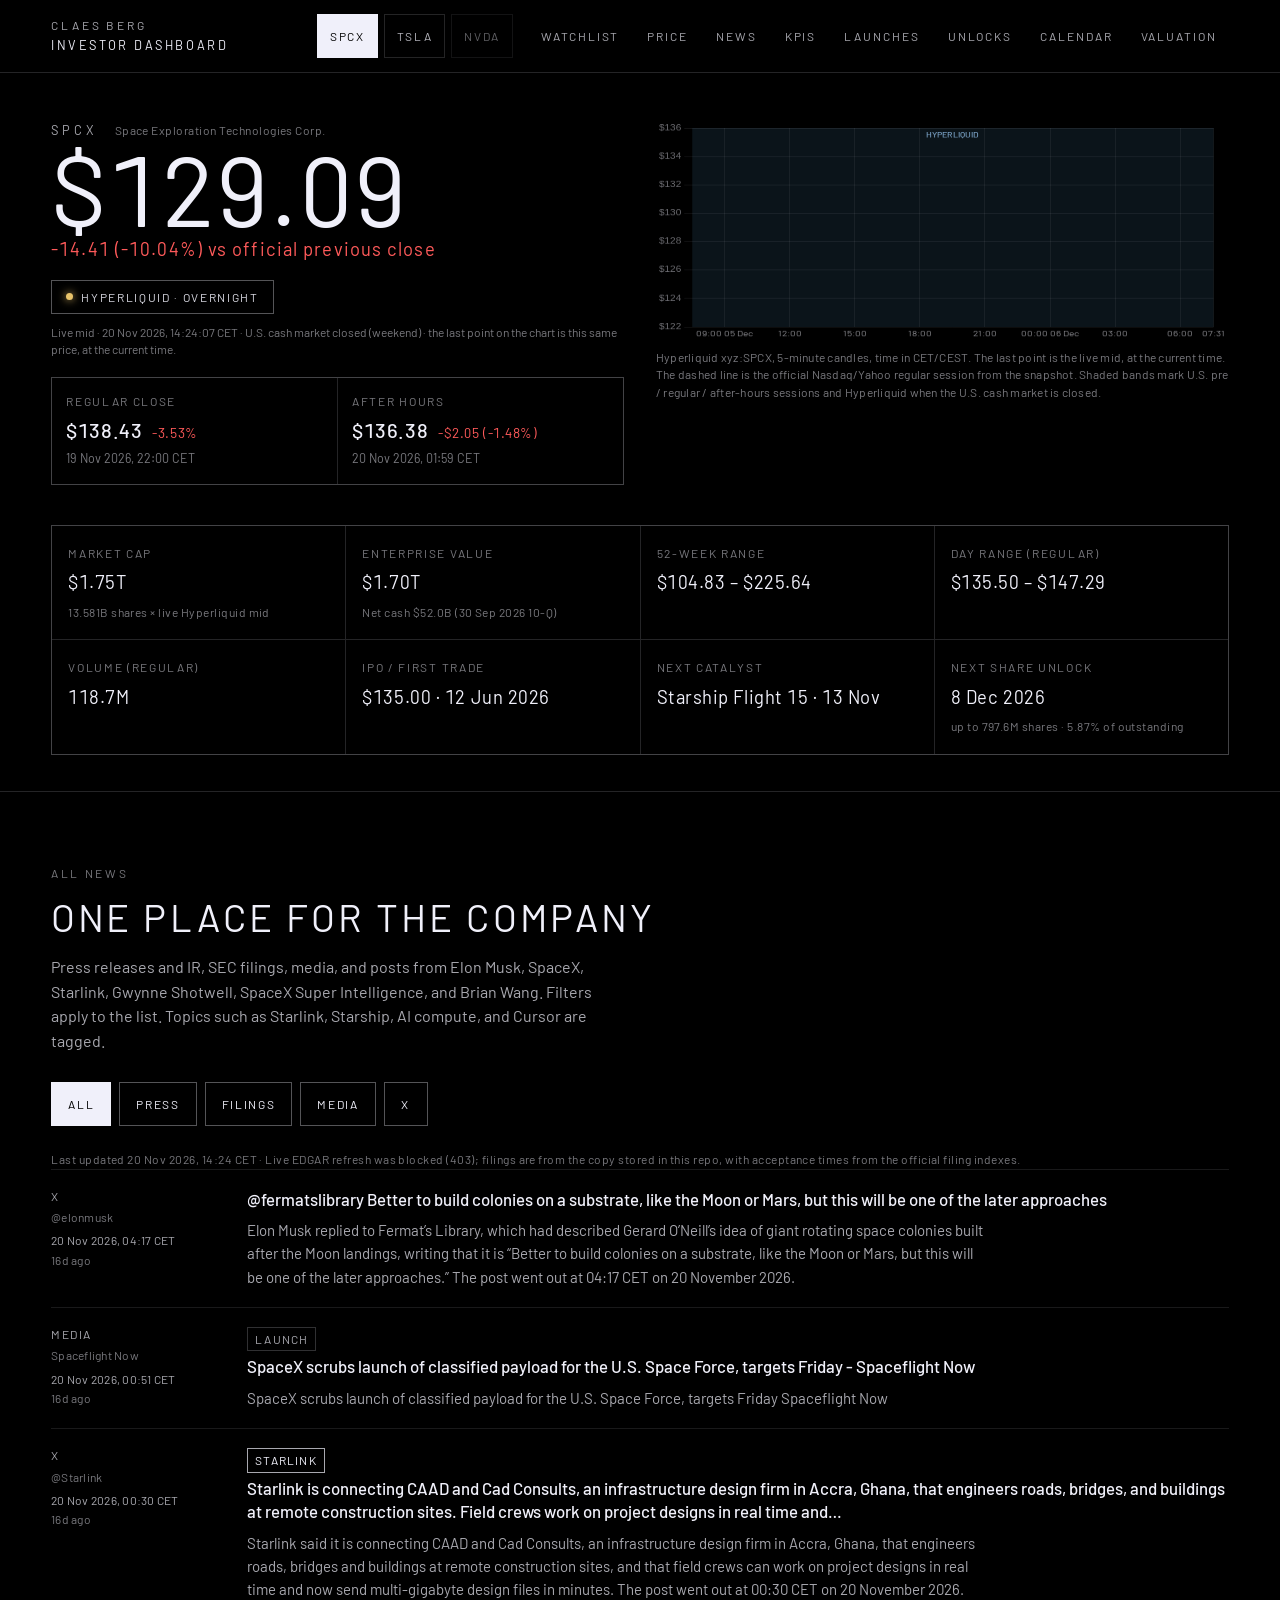
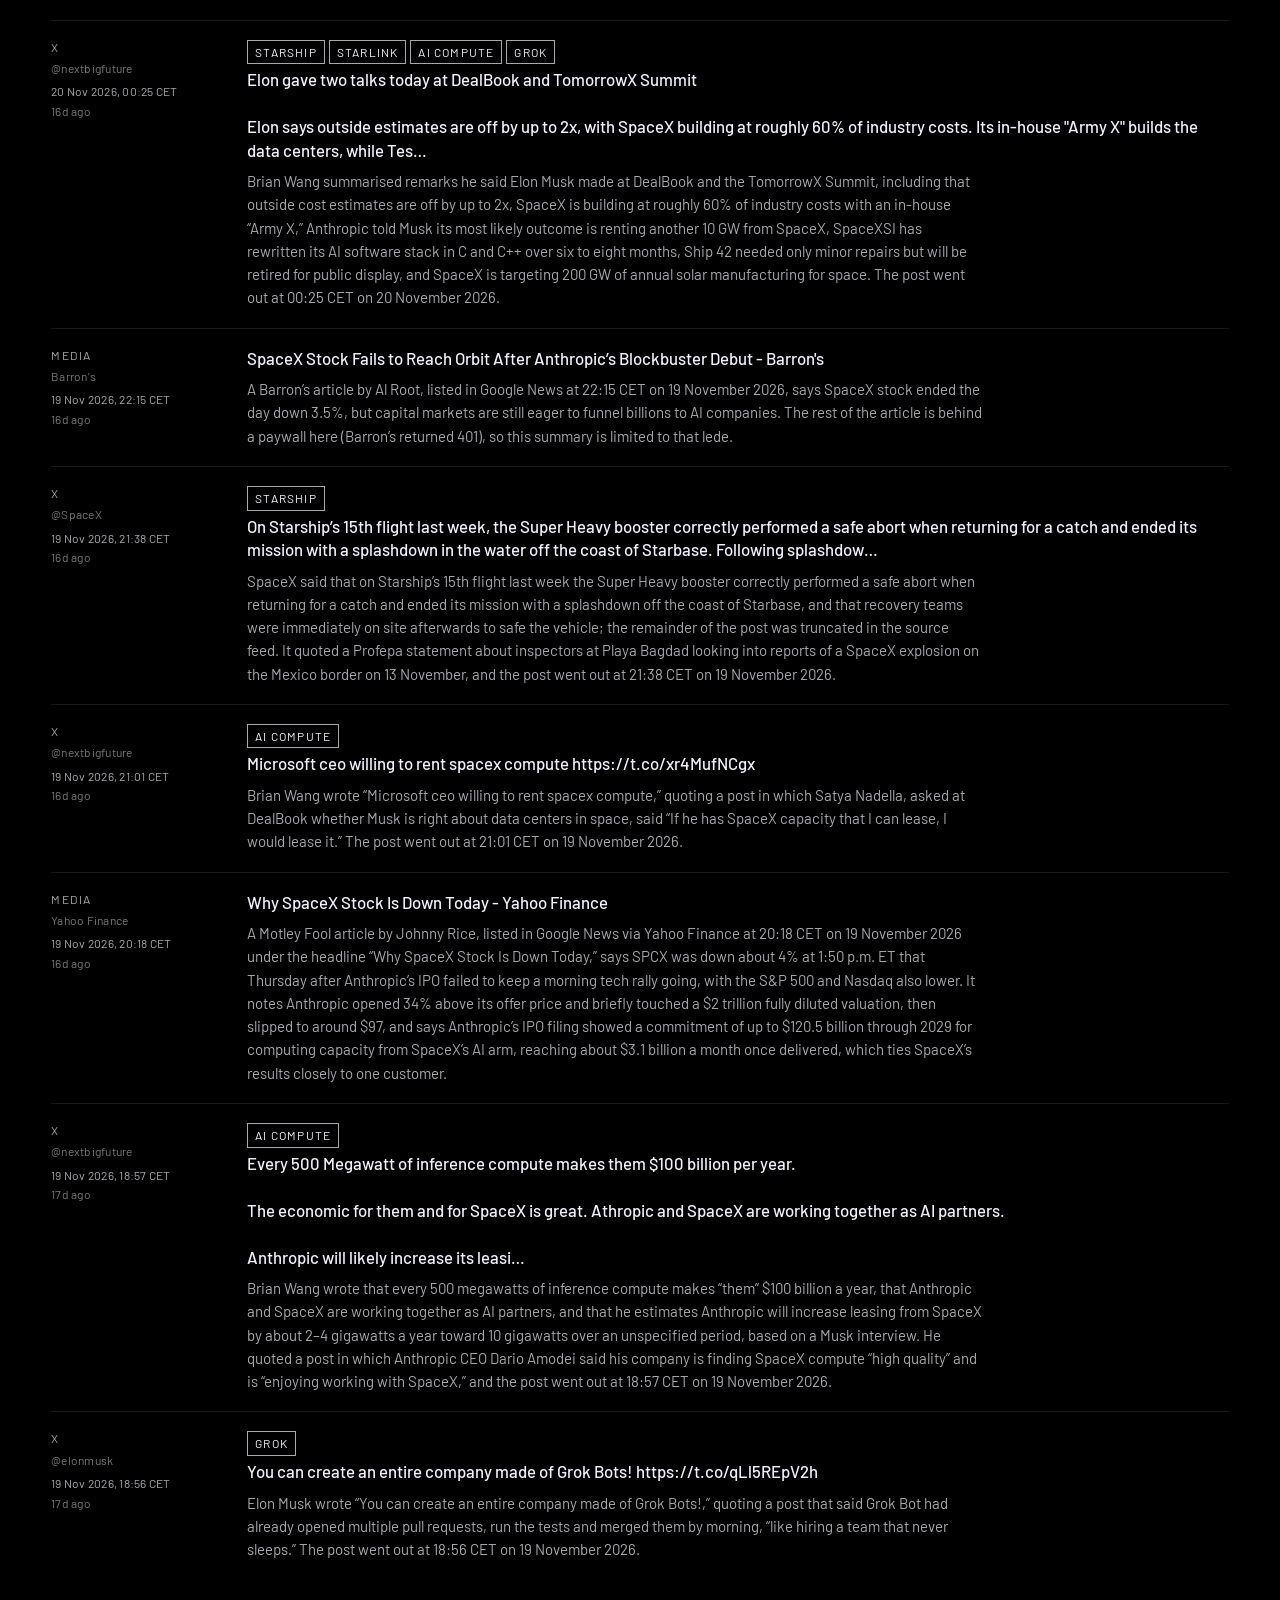
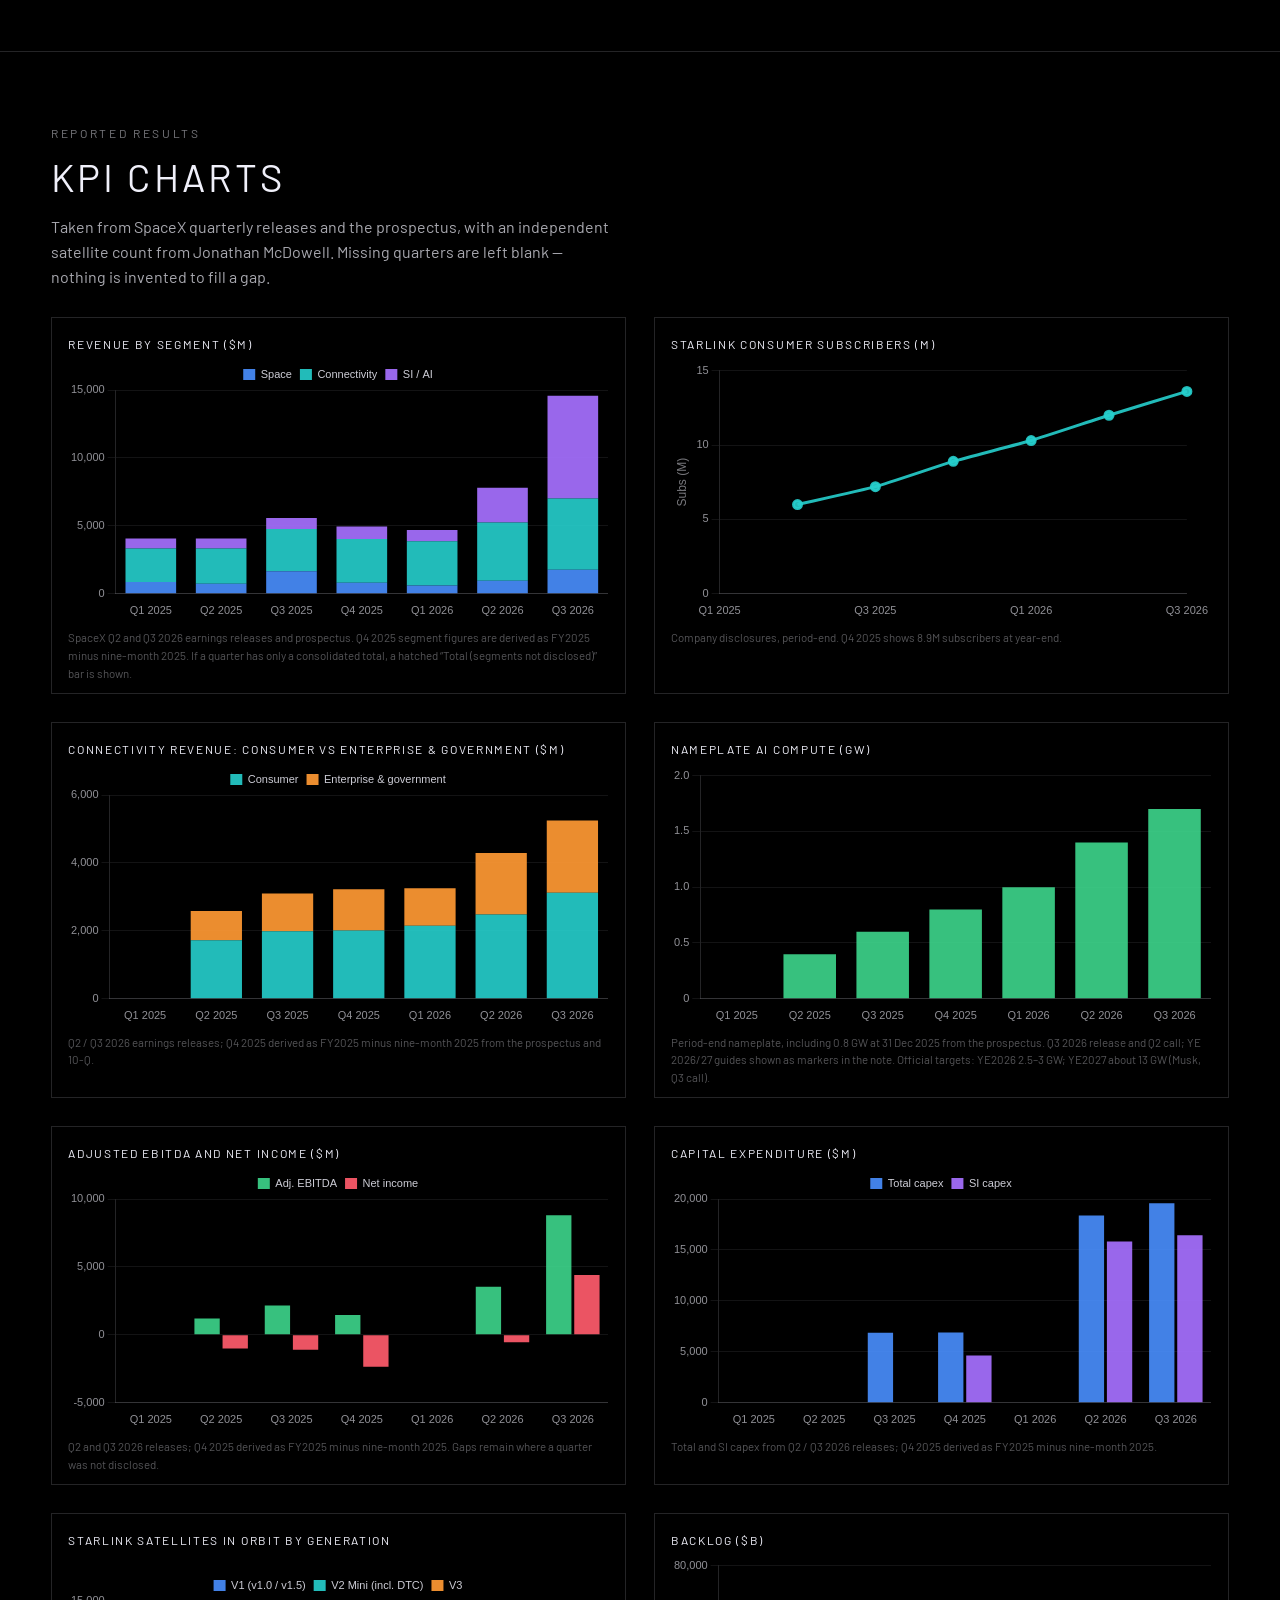
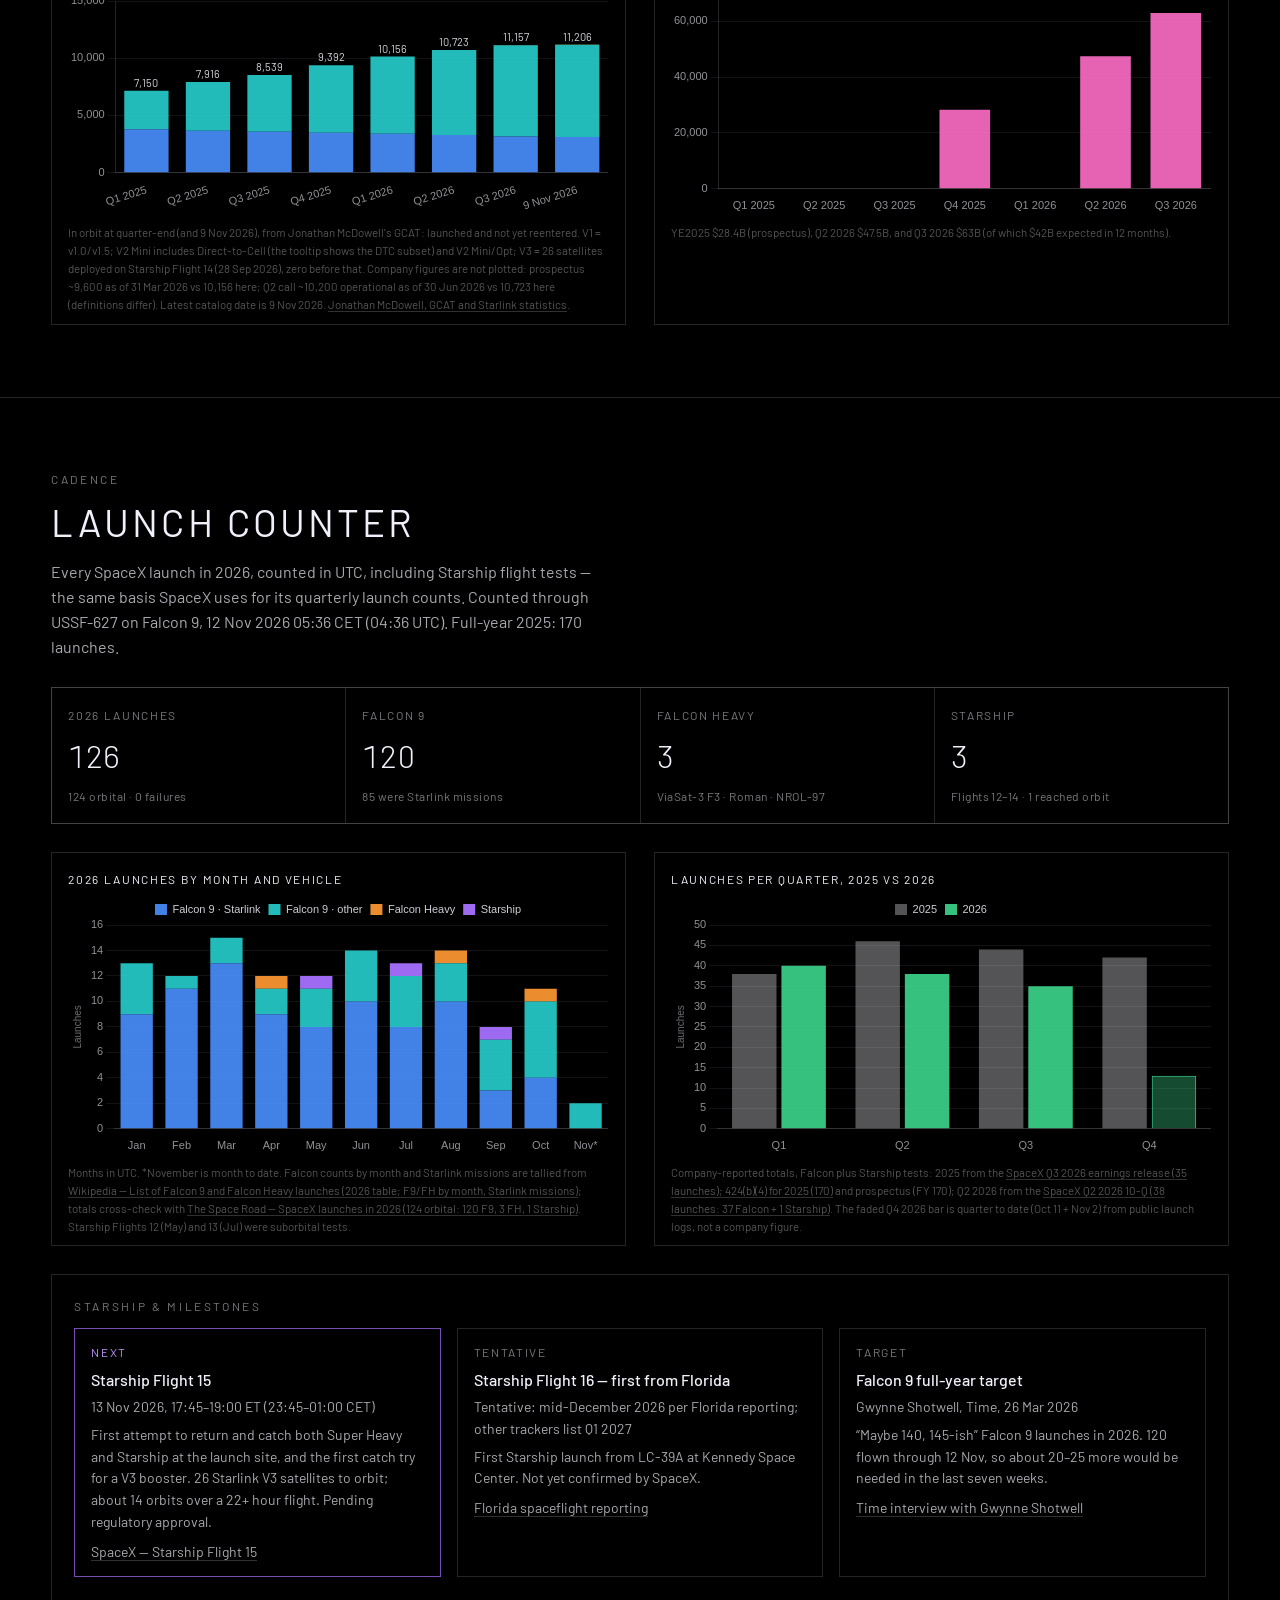
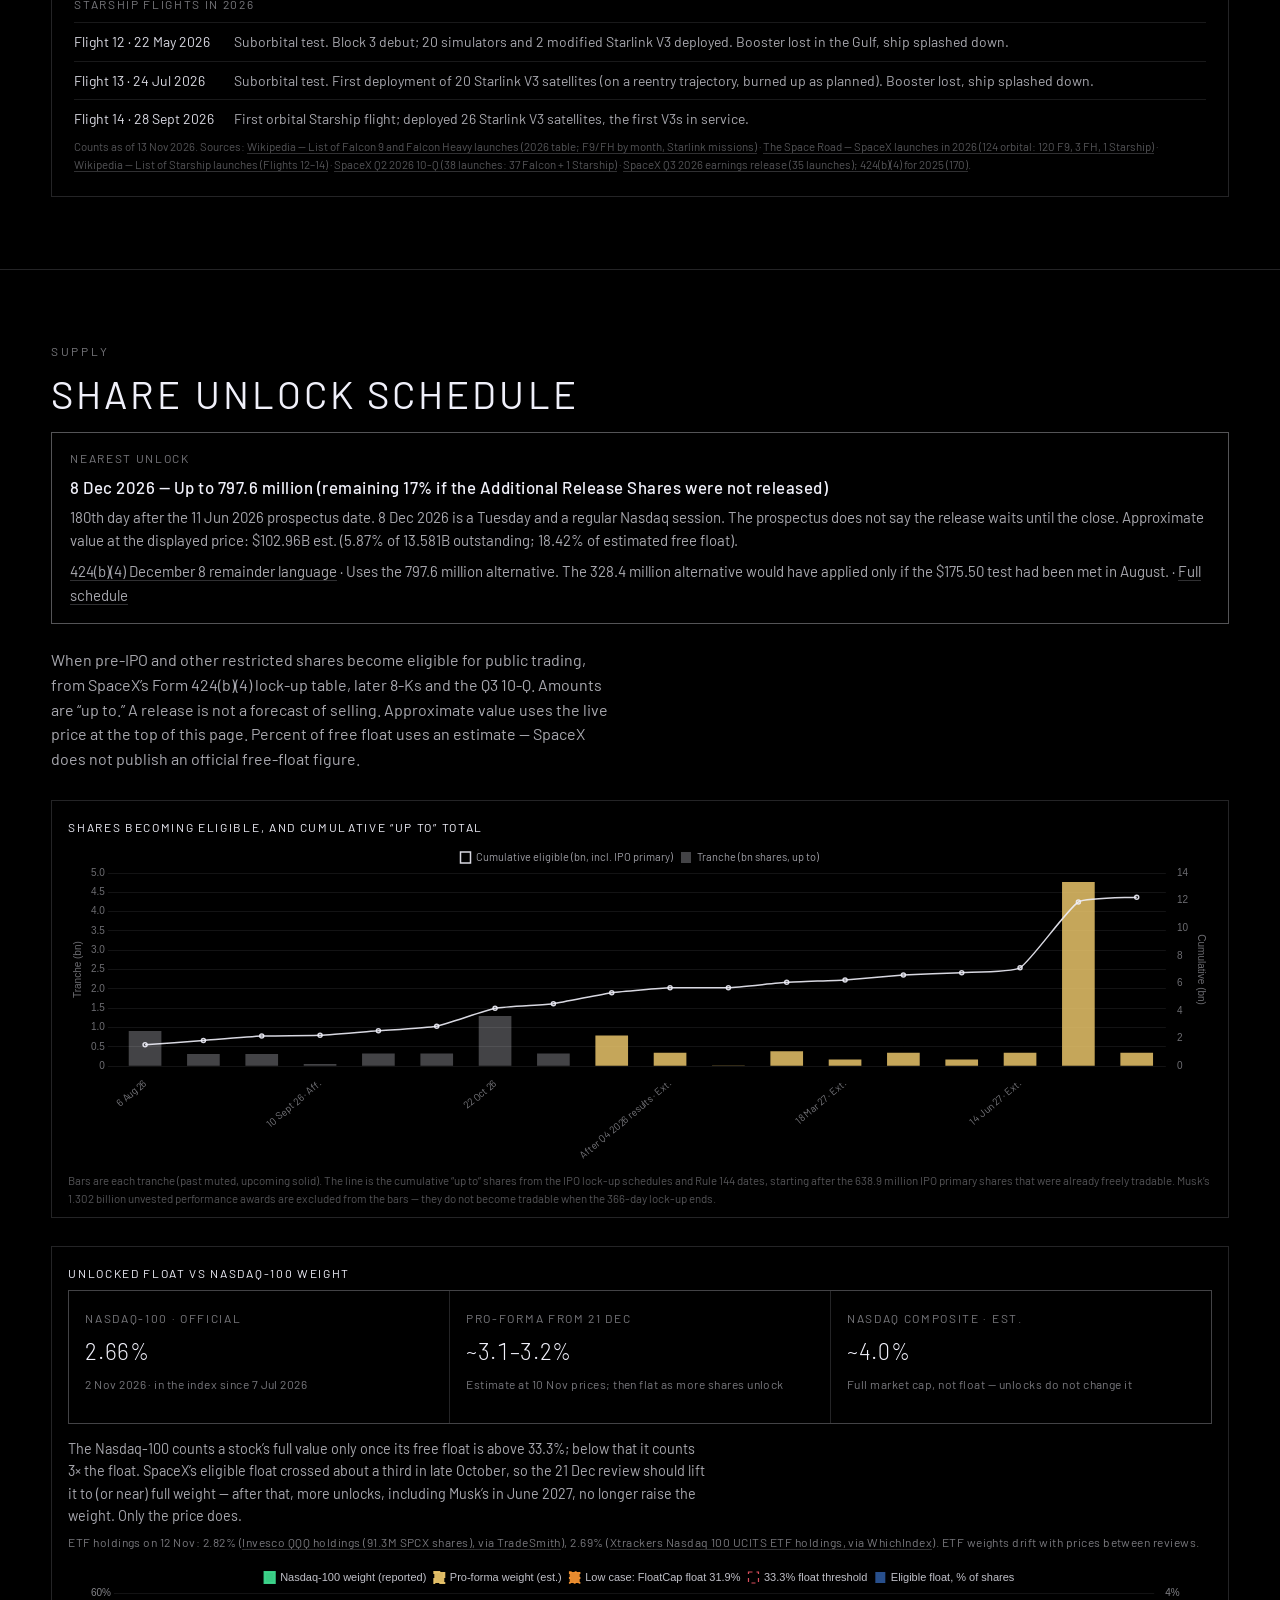
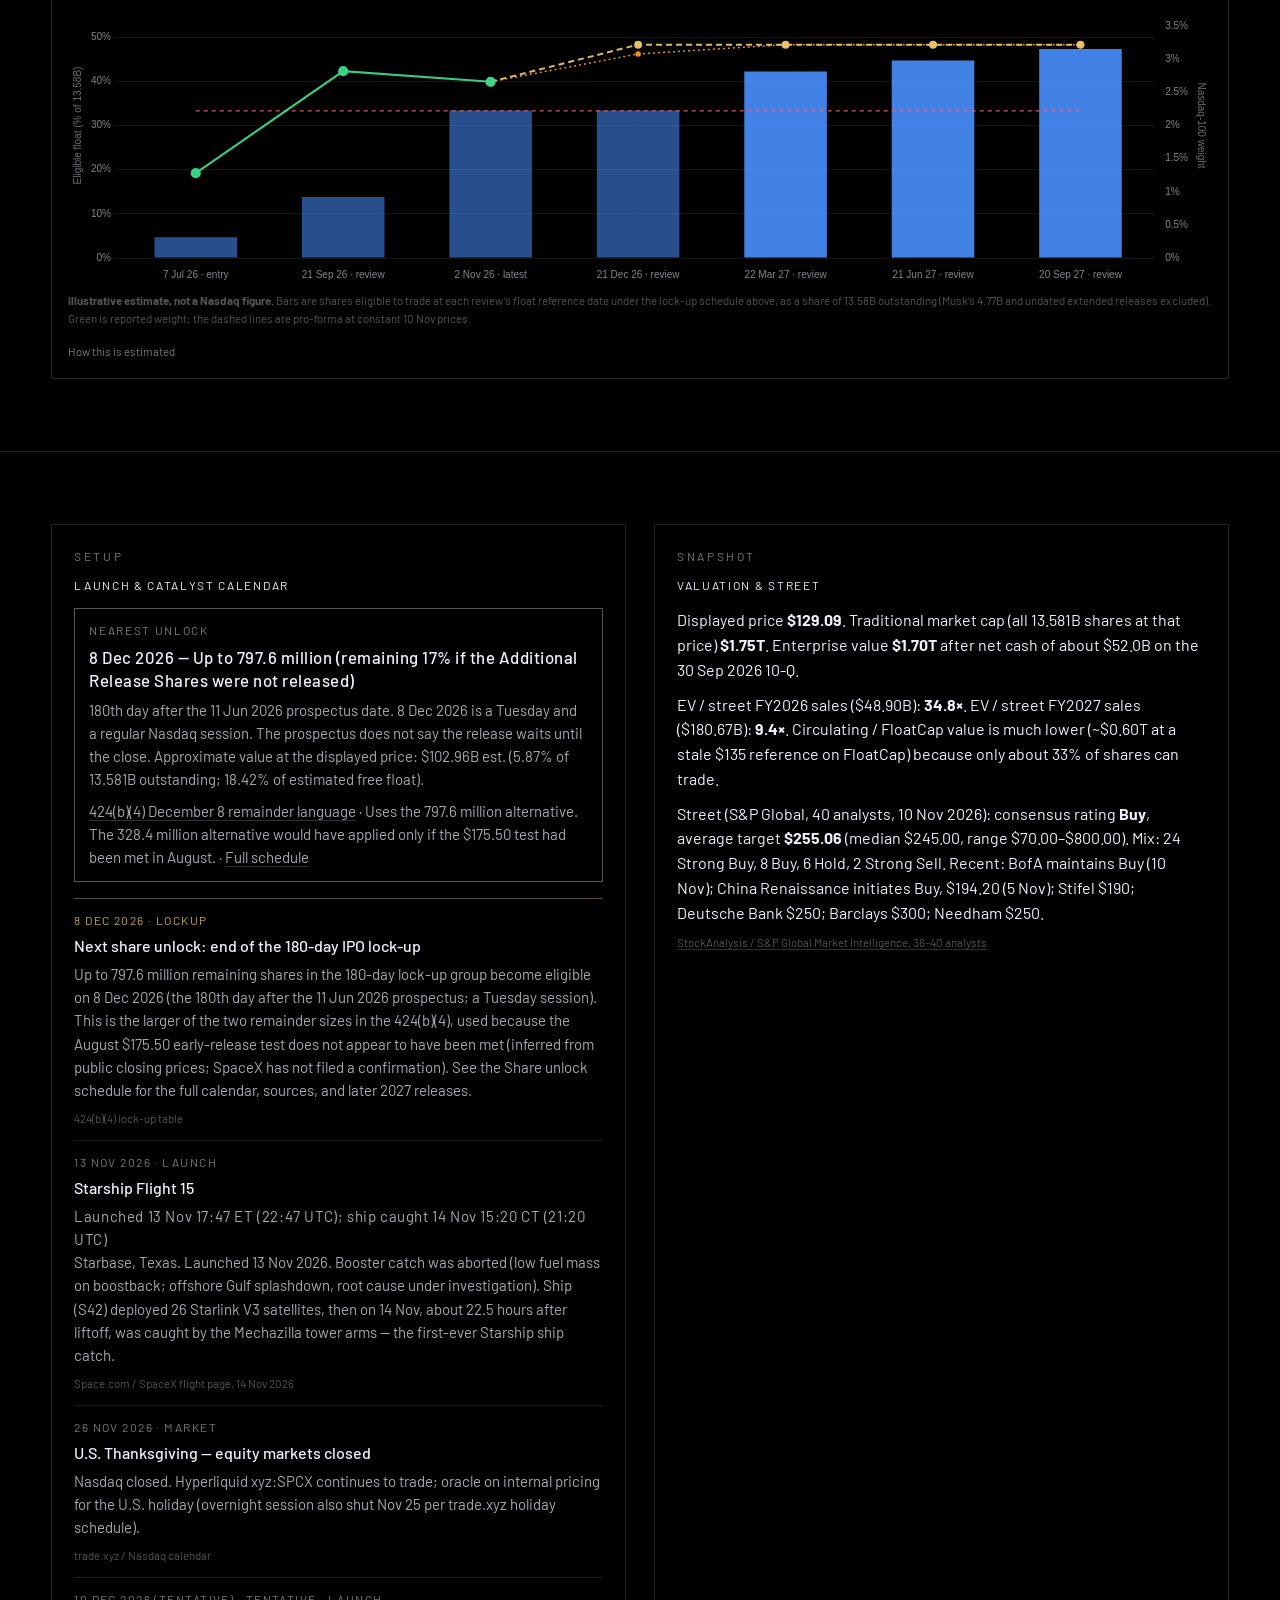
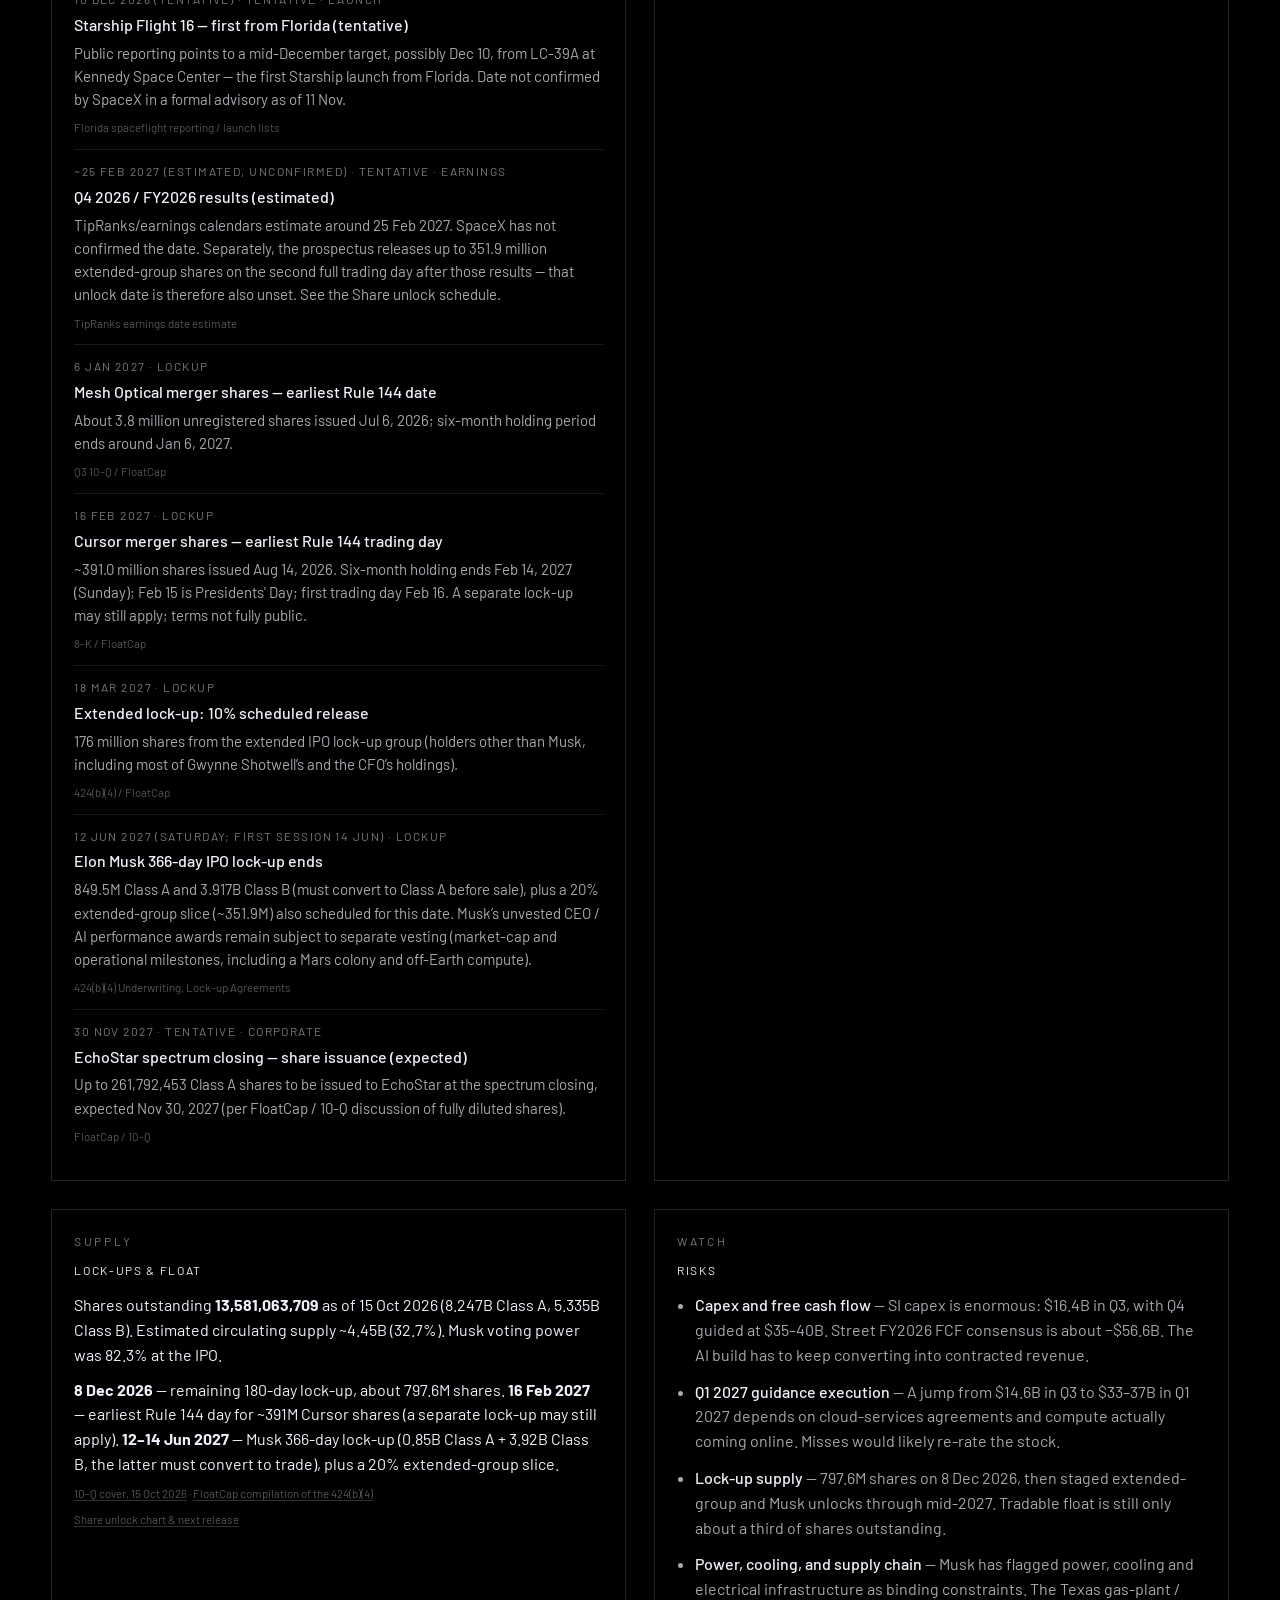
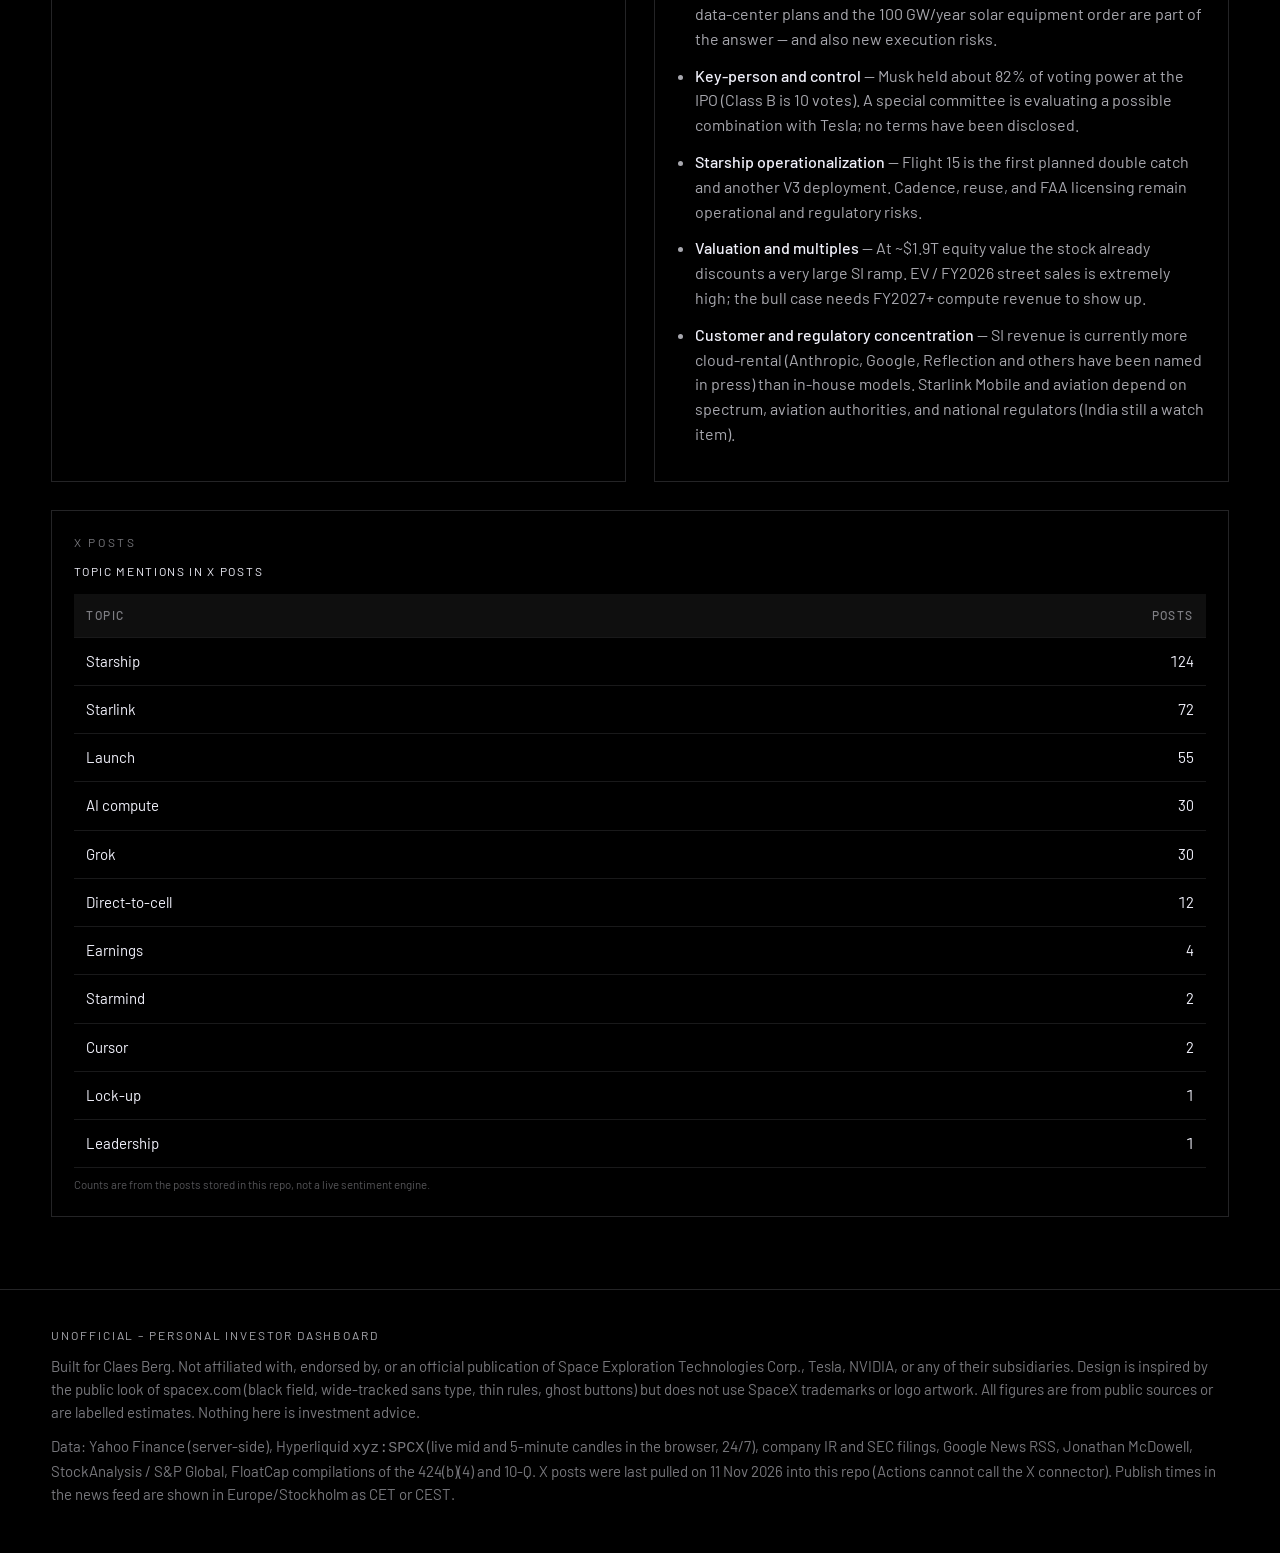
==== dashboard.html @ d3fc2d3a "Make the watchlist the start page; move the company dashboard to dashboard.html (old ?c= and #sectio" ====
<!DOCTYPE html>
<html lang="en">
<head>
  <meta charset="utf-8">
  <meta name="viewport" content="width=device-width, initial-scale=1, viewport-fit=cover">
  <meta name="description" content="Unofficial personal investor dashboard for SpaceX (Nasdaq: SPCX), built for Claes Berg. Not affiliated with Space Exploration Technologies Corp.">
  <title>SPCX · Investor Dashboard · Claes Berg</title>
  <link rel="stylesheet" href="css/style.css?v=df11e96-20261120132409">
  <meta name="theme-color" content="#000000">
  <meta name="robots" content="noindex,nofollow">
  <link rel="canonical" href="https://claesberg-sketch.github.io/investor-dashboard/dashboard.html">
  <meta property="og:title" content="Investor Dashboard · Claes Berg">
  <meta property="og:url" content="https://claesberg-sketch.github.io/investor-dashboard/dashboard.html">
  <meta property="og:type" content="website">
</head>
<body>
  <header class="site-header">
    <div class="header-inner">
      <a class="brand" href="#top">
        <span class="owner">Claes Berg</span>
        <span class="product">Investor Dashboard</span>
      </a>
      <div class="header-right">
        <nav class="switcher" id="company-switcher" aria-label="Company"></nav>
        <button class="menu-toggle" id="menu-toggle" type="button" aria-expanded="false" aria-controls="site-nav" aria-label="Open menu">Menu</button>
        <nav class="nav" id="site-nav">
          <a href="./" class="nav-watchlist">Watchlist</a>
          <a href="#price">Price</a>
          <a href="#news">News</a>
          <a href="#kpis">KPIs</a>
          <a href="#launches" data-only="spacex">Launches</a>
          <a href="#unlocks" data-only="spacex">Unlocks</a>
          <a href="#ops" data-only="tesla" hidden>Operations</a>
          <a href="#calendar">Calendar</a>
          <a href="#valuation">Valuation</a>
        </nav>
      </div>
    </div>
  </header>

  <main id="top">
    <section class="hero" id="price">
      <div class="wrap">
        <div class="hero-top">
          <div>
            <div class="ticker-row">
              <div class="ticker" id="hero-ticker">SPCX</div>
              <div class="tiny" id="hero-name">Space Exploration Technologies Corp.</div>
            </div>
            <div class="price" id="hero-price">—</div>
            <div class="chg" id="hero-chg"></div>
            <div class="session-badge closed" id="session-badge"><span class="dot"></span><span id="session-label">Loading session</span></div>
            <div class="asof" id="hero-asof"></div>
            <div class="session-prints" id="session-prints"></div>
          </div>
          <div class="hero-chart">
            <canvas id="intraday-chart"></canvas>
            <p class="chart-caption" id="intraday-caption">Live U.S. last sale during pre-market, regular session, and after-hours; Hyperliquid xyz:SPCX when the U.S. market is closed. Time in CET/CEST.</p>
          </div>
        </div>
        <div class="stats" id="key-stats"></div>
      </div>
    </section>

    <section class="section" id="news">
      <div class="wrap">
        <p class="section-kicker">All news</p>
        <h2>One place for the company</h2>
        <p class="lede" id="news-lede">Press releases and IR, SEC filings, media, and posts from Elon Musk, SpaceX, Starlink, Gwynne Shotwell, SpaceX Super Intelligence, and Brian Wang. Filters apply to the list. Topics such as Starlink, Starship, AI compute, and Cursor are tagged.</p>
        <div class="filters" id="news-filters"></div>
        <p class="tiny" id="news-updated"></p>
        <div class="news-list" id="news-list"></div>
      </div>
    </section>

    <section class="section" id="kpis">
      <div class="wrap">
        <p class="section-kicker">Reported results</p>
        <h2>KPI charts</h2>
        <p class="lede" id="kpi-lede">Taken from SpaceX quarterly releases and the prospectus, with an independent satellite count from Jonathan McDowell. Missing quarters are left blank — nothing is invented to fill a gap.</p>
        <div class="chart-grid" id="kpi-grid"></div>
      </div>
    </section>


    <section class="section" id="launches" data-only="spacex">
      <div class="wrap">
        <p class="section-kicker">Cadence</p>
        <h2>Launch counter</h2>
        <p class="lede" id="launch-lede">Every SpaceX launch in 2026, counted in UTC, including Starship flight tests — the same basis SpaceX uses for its quarterly launch counts.</p>
        <div class="stats launch-stats" id="launch-stats"></div>
        <div class="chart-grid launch-grid">
          <div class="chart-card">
            <h3>2026 launches by month and vehicle</h3>
            <div class="box"><canvas id="launch-monthly"></canvas></div>
            <p class="source" id="launch-monthly-src"></p>
          </div>
          <div class="chart-card">
            <h3>Launches per quarter, 2025 vs 2026</h3>
            <div class="box"><canvas id="launch-quarterly"></canvas></div>
            <p class="source" id="launch-quarterly-src"></p>
          </div>
        </div>
        <div class="card launch-milestones">
          <p class="section-kicker">Starship &amp; milestones</p>
          <div id="launch-milestones"></div>
          <p class="source" id="launch-sources"></p>
        </div>
      </div>
    </section>

    <section class="section" id="unlocks" data-only="spacex">
      <div class="wrap">
        <p class="section-kicker">Supply</p>
        <h2>Share unlock schedule</h2>
        <div class="unlock-next" id="unlock-next"></div>
        <p class="lede">When pre-IPO and other restricted shares become eligible for public trading, from SpaceX’s Form 424(b)(4) lock-up table, later 8-Ks and the Q3 10-Q. Amounts are “up to.” A release is not a forecast of selling. Approximate value uses the live price at the top of this page. Percent of free float uses an estimate — SpaceX does not publish an official free-float figure.</p>
        <div class="chart-card">
          <h3>Shares becoming eligible, and cumulative “up to” total</h3>
          <div class="box" style="height:320px"><canvas id="unlock-chart"></canvas></div>
          <p class="source">Bars are each tranche (past muted, upcoming solid). The line is the cumulative “up to” shares from the IPO lock-up schedules and Rule 144 dates, starting after the 638.9 million IPO primary shares that were already freely tradable. Musk’s 1.302 billion unvested performance awards are excluded from the bars — they do not become tradable when the 366-day lock-up ends.</p>
        </div>
        <div class="chart-card ndx-card" id="ndx-card">
          <h3>Unlocked float vs Nasdaq-100 weight</h3>
          <div class="ndx-facts" id="ndx-facts"></div>
          <div class="box" style="height:320px"><canvas id="ndx-chart"></canvas></div>
          <p class="source" id="ndx-source"></p>
        </div>
      </div>
    </section>

    <section class="section" id="ops" data-only="tesla" hidden>
      <div class="wrap">
        <p class="section-kicker">Operations</p>
        <h2>Deliveries, Energy &amp; Autonomy Tracker</h2>
        <p class="lede">Vehicle deliveries and energy storage deployments against last year, factory capacity, and where Robotaxi, Cybercab, FSD, Optimus and the energy business stand. Figures are from Tesla’s quarterly reports, SEC filings and Tesla/Musk posts. Dates Tesla has not confirmed are marked.</p>
        <div class="stats launch-stats" id="ops-stats"></div>
        <div class="chart-grid launch-grid">
          <div class="chart-card">
            <h3>Deliveries per quarter, 2025 vs 2026</h3>
            <div class="box"><canvas id="ops-deliv"></canvas></div>
            <p class="source" id="ops-deliv-src"></p>
          </div>
          <div class="chart-card">
            <h3>Energy storage deployed per quarter, 2025 vs 2026 (GWh)</h3>
            <div class="box"><canvas id="ops-storage"></canvas></div>
            <p class="source" id="ops-storage-src"></p>
          </div>
        </div>
        <div class="card launch-milestones">
          <p class="section-kicker">Autonomy, robots &amp; energy</p>
          <div id="ops-milestones"></div>
          <p class="ms-sub">Installed annual capacity (30 Sep 2026)</p>
          <div class="table-scroll" id="ops-capacity"></div>
          <p class="source" id="ops-sources"></p>
        </div>
      </div>
    </section>

    <section class="section" id="calendar">
      <div class="wrap">
        <div class="extra-grid">
          <div class="card">
            <p class="section-kicker">Setup</p>
            <h3 id="calendar-title">Launch &amp; catalyst calendar</h3>
            <div class="unlock-next compact" id="calendar-unlock-next" data-only="spacex"></div>
            <div id="calendar-list"></div>
          </div>
          <div class="card" id="valuation">
            <p class="section-kicker">Snapshot</p>
            <h3>Valuation &amp; street</h3>
            <div id="valuation-body"></div>
          </div>
          <div class="card">
            <p class="section-kicker" id="lockup-kicker">Supply</p>
            <h3 id="lockup-title">Lock-ups &amp; float</h3>
            <div id="lockup-body"></div>
            <p class="source" data-only="spacex"><a href="#unlocks">Share unlock chart &amp; next release</a></p>
          </div>
          <div class="card">
            <p class="section-kicker">Watch</p>
            <h3>Risks</h3>
            <ul class="risks" id="risk-list"></ul>
          </div>
        </div>
        <div class="card" style="margin-top:28px">
          <p class="section-kicker">X posts</p>
          <h3>Topic mentions in X posts</h3>
          <div id="topic-counter"></div>
          <p class="source">Counts are from the posts stored in this repo, not a live sentiment engine.</p>
        </div>
      </div>
    </section>
  </main>

  <footer class="site-footer">
    <div class="wrap">
      <p class="unofficial">Unofficial – personal investor dashboard</p>
      <p>Built for Claes Berg. Not affiliated with, endorsed by, or an official publication of Space Exploration Technologies Corp., Tesla, NVIDIA, or any of their subsidiaries. Design is inspired by the public look of spacex.com (black field, wide-tracked sans type, thin rules, ghost buttons) but does not use SpaceX trademarks or logo artwork. All figures are from public sources or are labelled estimates. Nothing here is investment advice.</p>
      <p style="margin-top:10px" id="footer-data">Data: Yahoo Finance (server-side), Hyperliquid <code>xyz:SPCX</code> (live mid and 5-minute candles in the browser, 24/7), company IR and SEC filings, Google News RSS, Jonathan McDowell, StockAnalysis / S&amp;P Global, FloatCap compilations of the 424(b)(4) and 10-Q. X posts were last pulled on 11 Nov 2026 into this repo (Actions cannot call the X connector). Publish times in the news feed are shown in Europe/Stockholm as CET or CEST.</p>
    </div>
  </footer>

  <script src="js/vendor/chart.umd.min.js?v=df11e96-20261120132409"></script>
  <script src="js/price.js?v=df11e96-20261120132409"></script>
  <script src="js/charts.js?v=df11e96-20261120132409"></script>
  <script src="js/unlocks.js?v=df11e96-20261120132409"></script>
  <script src="js/launches.js?v=df11e96-20261120132409"></script>
  <script src="js/indexweight.js?v=df11e96-20261120132409"></script>
  <script src="js/tesla.js?v=df11e96-20261120132409"></script>
  <script src="js/app.js?v=df11e96-20261120132409"></script>
</body>
</html>
---- css/style.css ----
@font-face{font-family:Barlow;src:url("../fonts/Barlow-Light.ttf") format("truetype");font-weight:300;font-style:normal;font-display:swap}
@font-face{font-family:Barlow;src:url("../fonts/Barlow-Regular.ttf") format("truetype");font-weight:400;font-style:normal;font-display:swap}
@font-face{font-family:Barlow;src:url("../fonts/Barlow-Medium.ttf") format("truetype");font-weight:500;font-style:normal;font-display:swap}
@font-face{font-family:Barlow;src:url("../fonts/Barlow-SemiBold.ttf") format("truetype");font-weight:600;font-style:normal;font-display:swap}
@font-face{font-family:Barlow;src:url("../fonts/Barlow-Bold.ttf") format("truetype");font-weight:700;font-style:normal;font-display:swap}

:root{
  --bg:#000;
  --fg:rgba(240,240,250,1);
  --fg-90:rgba(240,240,250,.9);
  --fg-70:rgba(240,240,250,.7);
  --fg-50:rgba(240,240,250,.5);
  --fg-35:rgba(240,240,250,.35);
  --fg-20:rgba(240,240,250,.2);
  --fg-15:rgba(240,240,250,.15);
  --fg-10:rgba(240,240,250,.1);
  --fg-06:rgba(240,240,250,.06);
  --line:rgba(240,240,250,.15);
  --up:#3dd68c;
  --down:#ff5a5a;
  --warn:#e8c36a;
  --font:"Barlow","Helvetica Neue",Helvetica,Arial,sans-serif;
  --pad:clamp(16px,4vw,64px);
  --max:1280px;
  --label:0.75rem;
  --safe-top:env(safe-area-inset-top, 0px);
  --safe-bottom:env(safe-area-inset-bottom, 0px);
  --safe-left:env(safe-area-inset-left, 0px);
  --safe-right:env(safe-area-inset-right, 0px);
}
*{box-sizing:border-box;margin:0;padding:0}
html{-webkit-text-size-adjust:100%;}
html,body{background:var(--bg);color:var(--fg);font-family:var(--font);font-weight:400;font-size:16px;line-height:1.55;min-height:100%;-webkit-font-smoothing:antialiased;max-width:100%}
body{overflow-x:clip}
img{max-width:100%;display:block}
a{color:inherit;text-decoration:none;overflow-wrap:anywhere}
a:hover{color:#fff}
button{font-family:inherit;cursor:pointer;border:0;background:none;color:inherit}
code,pre{font-family:ui-monospace,SFMono-Regular,Menlo,Consolas,monospace}

.wrap{width:100%;max-width:var(--max);margin:0 auto;padding:0 max(var(--pad), var(--safe-right)) 0 max(var(--pad), var(--safe-left))}
.section,.hero{padding:72px 0;border-top:1px solid var(--line);scroll-margin-top:calc(88px + var(--safe-top))}
.hero{padding:48px 0 36px;border-top:0}
.section-kicker{font-size:var(--label);letter-spacing:.22em;text-transform:uppercase;color:var(--fg-50);margin-bottom:12px}
.section h2{font-size:clamp(1.6rem,3vw,2.4rem);font-weight:400;letter-spacing:.08em;text-transform:uppercase;line-height:1.15;margin-bottom:16px}
.lede{color:var(--fg-70);max-width:62ch;margin-bottom:28px}
.muted{color:var(--fg-50)}
.tiny{font-size:.75rem;color:var(--fg-50);letter-spacing:.04em}
.source{font-size:.72rem;color:var(--fg-35);margin-top:8px}
.source a{border-bottom:1px solid var(--fg-20)}

/* Header */
.site-header{position:sticky;top:0;z-index:40;background:rgba(0,0,0,.86);backdrop-filter:blur(12px);border-bottom:1px solid var(--line);padding-top:var(--safe-top)}
.header-inner{display:flex;align-items:center;justify-content:space-between;gap:16px;min-height:72px;width:min(100%,var(--max));margin:0 auto;padding:0 max(var(--pad), var(--safe-right)) 0 max(var(--pad), var(--safe-left));flex-wrap:nowrap}
.brand{display:flex;flex-direction:column;gap:2px;min-width:0;min-height:44px;justify-content:center}
.brand .owner{font-size:var(--label);letter-spacing:.24em;text-transform:uppercase;color:var(--fg-70)}
.brand .product{font-size:.8rem;letter-spacing:.2em;text-transform:uppercase}
.header-right{display:flex;align-items:center;gap:16px;flex-wrap:nowrap;justify-content:flex-end;min-width:0}
.switcher{display:flex;align-items:center;gap:6px}
.switcher button,.switcher a{
  border:1px solid var(--fg-20);padding:10px 12px;font-size:var(--label);letter-spacing:.14em;text-transform:uppercase;
  min-height:44px;min-width:44px;display:inline-flex;align-items:center;justify-content:center;touch-action:manipulation;
}
.switcher .active{background:var(--fg);color:#000;border-color:var(--fg)}
.switcher .soon{opacity:.4;cursor:not-allowed}
.nav{display:flex;gap:4px;flex-wrap:wrap;align-items:center}
.nav a{font-size:var(--label);letter-spacing:.16em;text-transform:uppercase;color:var(--fg-70);min-height:44px;min-width:44px;padding:10px 12px;display:inline-flex;align-items:center;justify-content:center;touch-action:manipulation}
.nav a:hover{color:var(--fg)}
.menu-toggle{display:none;border:1px solid var(--fg-35);padding:10px 14px;letter-spacing:.16em;text-transform:uppercase;font-size:var(--label);min-height:44px;min-width:44px;align-items:center;justify-content:center;touch-action:manipulation}

/* Price hero */
.hero-top{display:grid;grid-template-columns:minmax(0,1fr) minmax(260px,1fr);align-items:start;gap:32px}
.ticker-row{display:flex;align-items:baseline;gap:16px;flex-wrap:wrap}
.ticker{font-size:.8rem;letter-spacing:.32em;text-transform:uppercase;color:var(--fg-70)}
.price{font-size:clamp(3rem,9vw,6.2rem);font-weight:400;letter-spacing:.02em;line-height:.95;font-variant-numeric:tabular-nums}
.chg{font-size:1.15rem;letter-spacing:.06em;font-variant-numeric:tabular-nums}
.chg.up,.up{color:var(--up)}
.chg.down,.down{color:var(--down)}
.session-badge{
  display:inline-flex;align-items:center;gap:8px;flex-wrap:wrap;max-width:100%;
  border:1px solid var(--fg-35);padding:8px 14px;
  font-size:var(--label);letter-spacing:.14em;text-transform:uppercase;color:var(--fg-90);
  margin-top:16px;line-height:1.35;
}
/* Default green = live feed (official last sale or live Hyperliquid). */
.session-badge .dot{width:7px;height:7px;border-radius:50%;background:var(--up);box-shadow:0 0 8px var(--up)}
/* Yellow only when the displayed feed is loading, stale, or disconnected. */
.session-badge.closed .dot{background:var(--warn);box-shadow:0 0 8px var(--warn)}
.session-badge.fallback .dot{background:var(--warn);box-shadow:0 0 8px var(--warn)}
.asof{margin-top:10px;font-size:0.75rem;color:var(--fg-50);line-height:1.45}
.hl-ref{margin-top:6px;color:var(--fg-50)}
.session-prints{margin-top:18px;display:grid;grid-template-columns:1fr 1fr;gap:1px;background:var(--line);border:1px solid var(--line)}
.session-prints .print{background:var(--bg);padding:14px 14px 16px;min-width:0}
.session-prints .k{font-size:var(--label);letter-spacing:.14em;text-transform:uppercase;color:var(--fg-50);margin-bottom:8px}
.session-prints .v{font-size:1.25rem;letter-spacing:.03em;font-variant-numeric:tabular-nums;font-weight:500;line-height:1.2;display:flex;flex-wrap:wrap;align-items:baseline;gap:6px 10px}
.session-prints .chg-line{font-size:.85rem;font-weight:400;letter-spacing:.04em;font-variant-numeric:tabular-nums}
.session-prints .when{margin-top:8px;font-size:.78rem;color:var(--fg-50);line-height:1.4}
.asof,.session-prints .when{overflow-wrap:anywhere}
.hero-chart{width:100%;max-width:none;height:280px;display:flex;flex-direction:column;min-width:0}
.hero-chart canvas{flex:1 1 auto;min-height:0}
.chart-caption{font-size:0.75rem;letter-spacing:.02em;color:var(--fg-50);margin-top:8px;line-height:1.45}
.stats{display:grid;grid-template-columns:repeat(4,1fr);gap:1px;background:var(--line);border:1px solid var(--line);margin-top:40px}
.stat{background:var(--bg);padding:18px 16px}
.stat .k{font-size:var(--label);letter-spacing:.14em;text-transform:uppercase;color:var(--fg-50);margin-bottom:6px}
.stat .v{font-size:1.15rem;letter-spacing:.03em;font-variant-numeric:tabular-nums}
.stat .tiny{margin-top:6px;overflow-wrap:anywhere}

/* Changed strip */
.changed{display:grid;grid-template-columns:repeat(4,1fr);gap:1px;background:var(--line);border:1px solid var(--line)}
.changed article{background:#000;padding:20px 18px;min-height:120px}
.changed h3{display:-webkit-box;-webkit-line-clamp:5;-webkit-box-orient:vertical;overflow:hidden}
.changed .when{font-size:var(--label);letter-spacing:.14em;text-transform:uppercase;color:var(--fg-50);margin-bottom:8px}
.changed h3{font-size:.95rem;font-weight:500;line-height:1.35;letter-spacing:.02em}

/* News */
.filters{display:flex;flex-wrap:wrap;gap:8px;margin-bottom:24px}
.filters button,.ghost,.tabs button{
  border:1px solid var(--fg-35);padding:10px 16px;
  font-size:var(--label);letter-spacing:.14em;text-transform:uppercase;background:transparent;color:var(--fg);
  transition:background .15s,color .15s;
  min-height:44px;min-width:44px;display:inline-flex;align-items:center;justify-content:center;touch-action:manipulation;
}
.filters button.active,.ghost:hover,button.ghost:hover{background:var(--fg);color:#000}
.news-list{display:flex;flex-direction:column}
.news-item{display:grid;grid-template-columns:180px 1fr;gap:16px;padding:18px 0;border-top:1px solid var(--fg-10)}
.news-item .meta{font-size:0.75rem;letter-spacing:.02em;color:var(--fg-50);line-height:1.45}
.news-item .meta .feed-type{letter-spacing:.12em;text-transform:uppercase;font-size:var(--label);color:var(--fg-70)}
.news-item .meta .when{margin-top:6px;color:var(--fg-70)}
.news-item .meta .ago{margin-top:2px;color:var(--fg-50)}
.news-item .meta .src{margin-top:4px}
.news-item h3{font-size:1.05rem;font-weight:500;line-height:1.4;white-space:pre-wrap;overflow-wrap:anywhere;word-break:break-word}
.news-item p{font-size:0.9375rem;color:var(--fg-70);margin-top:4px}
.news-item .summary{font-size:0.9375rem;line-height:1.55;color:var(--fg-70);margin-top:8px;max-width:46rem;text-wrap:pretty;overflow-wrap:anywhere}
.badge{display:inline-block;border:1px solid var(--fg-20);padding:2px 7px;margin:0 4px 4px 0;font-size:0.75rem;letter-spacing:.1em;text-transform:uppercase;color:var(--fg-70)}
.badge.hl{border-color:var(--fg-70);color:var(--fg)}
/* Forecast */
.tabs{display:flex;gap:8px;margin:0 0 24px;flex-wrap:wrap}
table{width:max-content;min-width:100%;border-collapse:collapse;font-variant-numeric:tabular-nums;font-size:0.9375rem}
th,td{padding:12px 12px;text-align:right;border-bottom:1px solid var(--fg-10);white-space:nowrap}
th:first-child,td:first-child{text-align:left;position:sticky;left:0;z-index:1;background:var(--bg);box-shadow:1px 0 0 var(--line)}
thead th{font-size:var(--label);letter-spacing:.12em;text-transform:uppercase;font-weight:500;color:var(--fg-50);background:var(--fg-06)}
thead th:first-child{background:var(--fg-06);z-index:2}
.formula{background:var(--fg-06);border:1px solid var(--line);padding:16px 18px;margin:20px 0;font-size:0.9375rem;color:var(--fg-70);overflow-wrap:anywhere}
.formula code{color:var(--fg)}
.drivers{display:grid;grid-template-columns:repeat(auto-fit,minmax(min(100%,240px),1fr));gap:16px;margin:24px 0}
.driver{border:1px solid var(--line);padding:16px}
.driver label{display:block;font-size:var(--label);letter-spacing:.12em;text-transform:uppercase;color:var(--fg-50);margin-bottom:8px}
.driver input[type=range]{width:100%;height:44px;margin:0;accent-color:#fff;touch-action:manipulation;cursor:pointer}
.driver input[type=range]::-webkit-slider-runnable-track{height:4px;background:var(--fg-20);border-radius:2px}
.driver input[type=range]::-webkit-slider-thumb{-webkit-appearance:none;appearance:none;width:28px;height:28px;border-radius:50%;background:#fff;margin-top:-12px;border:0}
.driver input[type=range]::-moz-range-track{height:4px;background:var(--fg-20);border-radius:2px}
.driver input[type=range]::-moz-range-thumb{width:28px;height:28px;border-radius:50%;background:#fff;border:0}
.driver .val{font-size:1.1rem;margin-top:4px}
.kind{font-size:0.75rem;letter-spacing:.1em;text-transform:uppercase;border:1px solid var(--fg-20);padding:2px 6px;margin-right:6px;color:var(--fg-50)}
.kind.disclosed{color:var(--up);border-color:rgba(61,214,140,.4)}
.kind.estimate{color:var(--warn);border-color:rgba(232,195,106,.4)}
.disclaimer{
  border:1px solid var(--fg-35);padding:14px 16px;margin-bottom:24px;
  font-size:.8rem;letter-spacing:.08em;text-transform:uppercase;color:var(--fg-90);
}

/* Charts */
.chart-grid{display:grid;grid-template-columns:repeat(2,1fr);gap:28px}
.chart-card{border:1px solid var(--line);padding:18px 16px 10px}
.chart-card h3{font-size:var(--label);letter-spacing:.14em;text-transform:uppercase;font-weight:400;margin-bottom:8px;line-height:1.4}
.chart-card .box{position:relative;height:260px}

/* Extras grid */
.extra-grid{display:grid;grid-template-columns:repeat(2,1fr);gap:28px}
.card{border:1px solid var(--line);padding:22px}
.card h3{font-size:var(--label);letter-spacing:.14em;text-transform:uppercase;font-weight:400;margin-bottom:14px;line-height:1.4}
.event{padding:12px 0;border-top:1px solid var(--fg-10)}
.event .d{font-size:var(--label);letter-spacing:.12em;text-transform:uppercase;color:var(--fg-50)}
.event h4{font-weight:500;margin:4px 0}
.event p{font-size:0.9375rem;color:var(--fg-70);overflow-wrap:anywhere}
.event.highlight{border-color:rgba(232,195,106,.4)}
.event.highlight .d{color:rgba(232,195,106,.85)}
.risks li{margin:0 0 12px 18px;color:var(--fg-70)}
.risks li strong{color:var(--fg);font-weight:500}

/* Footer */
.site-footer{border-top:1px solid var(--line);padding:36px 0 calc(48px + var(--safe-bottom));font-size:0.9375rem;color:var(--fg-50);line-height:1.55}
.site-footer .unofficial{letter-spacing:.16em;text-transform:uppercase;color:var(--fg-70);margin-bottom:10px;font-size:var(--label)}

@media (max-width:900px){
  .hero-top{grid-template-columns:1fr}
  .stats{grid-template-columns:repeat(2,1fr)}
  .chart-grid,.extra-grid,.changed{grid-template-columns:1fr}
  .hero-chart{max-width:none;width:100%;height:320px}
  .hero-chart canvas{flex:1 1 auto;min-height:0;width:100%}
  .news-item{grid-template-columns:1fr}
  .menu-toggle{display:inline-flex}
  .nav{display:none;position:absolute;left:0;right:0;top:100%;background:#000;border-bottom:1px solid var(--line);flex-direction:column;align-items:stretch;padding:8px max(var(--pad), var(--safe-right)) calc(12px + var(--safe-bottom)) max(var(--pad), var(--safe-left));gap:0;max-height:min(80dvh, calc(100dvh - 64px - var(--safe-top)));overflow-y:auto;-webkit-overflow-scrolling:touch;z-index:50}
  .nav.open{display:flex}
  .nav a{width:100%;justify-content:flex-start;border-bottom:1px solid var(--fg-10);padding:12px 4px}
  .header-inner{min-height:64px}
  .section{padding:48px 0}
  .drivers{grid-template-columns:1fr}
}
@media (max-width:720px){
  .session-prints .v{font-size:1.1rem}
  .session-prints .print{padding:12px 12px 14px}
  .price{font-size:clamp(2.6rem,16vw,3.2rem)}
  .filters{gap:8px}
  .chart-card .box{height:240px}
  #unlocks .chart-card{margin-bottom:0}
  #unlocks .chart-card .box{height:260px}
}
@media (max-width:430px){
  .brand .owner{letter-spacing:.16em}
  .brand .product{letter-spacing:.08em;font-size:0.72rem;white-space:nowrap}
  .header-right{gap:8px}
  .switcher{gap:4px}
  .switcher .soon{display:none}
  .switcher button,.switcher a{padding:10px 8px;letter-spacing:.1em}
}
@media (max-width:400px){
  .session-prints{grid-template-columns:1fr}
  .stat{padding:14px 12px}
}
@media (max-height:500px) and (orientation:landscape){
  .section,.hero{padding:32px 0}
  .hero-chart{height:260px}
  .header-inner{min-height:56px}
}

#unlocks .chart-card{margin-bottom:0}
.unlock-next{border:1px solid var(--fg-35);padding:16px 18px;margin-bottom:24px}
.unlock-next.compact{margin:0 0 16px;padding:12px 14px}
.unlock-next .k{font-size:var(--label);letter-spacing:.14em;text-transform:uppercase;color:var(--fg-50);margin-bottom:6px}
.unlock-next h3,.card .unlock-next h3{font-size:1.05rem;font-weight:500;letter-spacing:.03em;text-transform:none;margin-bottom:6px;color:var(--fg)}
.unlock-next p{font-size:0.9375rem;color:var(--fg-70);overflow-wrap:anywhere}


/* Launch counter */
#launches .launch-stats{margin:0 0 28px}
#launches .launch-stats .v{font-size:2rem;font-weight:300;letter-spacing:.02em}
#launches .launch-grid{margin-bottom:28px}
.launch-milestones .ms-grid{display:grid;grid-template-columns:repeat(3,minmax(0,1fr));gap:16px;margin-bottom:18px}
.launch-milestones .ms{border:1px solid var(--fg-15);padding:14px 16px;min-width:0}
.launch-milestones .ms-next{border-color:rgba(167,112,255,.7)}
.launch-milestones .ms .k{font-size:var(--label);letter-spacing:.14em;text-transform:uppercase;color:var(--fg-50);margin-bottom:6px}
.launch-milestones .ms-next .k{color:rgba(190,150,255,1)}
.launch-milestones h4{font-size:1rem;font-weight:500;margin-bottom:4px}
.launch-milestones .ms-when{font-size:.85rem;color:var(--fg-90);margin-bottom:6px}
.launch-milestones .ms p{font-size:.875rem;color:var(--fg-70);overflow-wrap:anywhere}
.launch-milestones .ms-sub{font-size:var(--label);letter-spacing:.14em;text-transform:uppercase;font-weight:400;color:var(--fg-50);margin:8px 0 8px}
.launch-milestones .ms-list{list-style:none;display:grid;gap:8px}
.launch-milestones .ms-list li{font-size:.875rem;color:var(--fg-70);padding-top:8px;border-top:1px solid var(--fg-10)}
.launch-milestones .ms-date{display:inline-block;min-width:150px;color:var(--fg-90);margin-right:10px}

/* Nasdaq-100 weight vs float */
#unlocks .ndx-card{margin-top:28px}
.ndx-tiles{display:grid;grid-template-columns:repeat(3,minmax(0,1fr));gap:1px;background:var(--line);border:1px solid var(--line);margin:4px 0 14px}
.ndx-tiles .v{font-size:1.4rem;font-weight:300}
.ndx-rule{font-size:.9rem;color:var(--fg-70);margin-bottom:6px;max-width:80ch}
.ndx-card .tiny{margin-bottom:12px}
.ndx-card .tiny a{border-bottom:1px solid var(--fg-20)}
.ndx-how{margin-top:8px}
.ndx-how summary{cursor:pointer;color:var(--fg-50);min-height:32px;display:flex;align-items:center}
.ndx-how p,.ndx-how li{margin-top:6px;line-height:1.5}
.ndx-how ul{padding-left:18px}

@media (max-width:900px){
  .launch-milestones .ms-grid{grid-template-columns:1fr}
  .ndx-tiles{grid-template-columns:1fr}
  #unlocks .ndx-card .box{height:340px !important}
  .launch-milestones .ms-date{display:block;min-width:0;margin-bottom:2px}
  #launches .launch-stats .v{font-size:1.6rem}
}

/* Multi-company */
[hidden]{display:none!important}
.switcher .avail{opacity:.75}
.switcher .avail:hover{opacity:1}
.table-scroll{overflow-x:auto;-webkit-overflow-scrolling:touch;max-width:100%;margin-bottom:12px}
.table-scroll table{font-size:.875rem}
.table-scroll th,.table-scroll td{padding:8px 12px 8px 0;text-align:left;border-bottom:1px solid var(--fg-10)}
#ops .launch-stats .v{font-size:1.6rem;font-weight:300;letter-spacing:.02em}
#ops .launch-stats{margin:0 0 28px}
#ops .launch-grid{margin-bottom:28px}
#ops .ms .source{margin-top:8px;font-size:.75rem}
#ops .stat .up{color:var(--up)}
#ops .stat .down{color:var(--down,#ff5c6c)}
@media (max-width:900px){
  #ops .launch-milestones .ms-grid{grid-template-columns:1fr}
  #ops .launch-stats .v{font-size:1.35rem}
}
@media (min-width:901px) and (max-width:1200px){
  #ops .launch-milestones .ms-grid{grid-template-columns:repeat(2,minmax(0,1fr))}
}
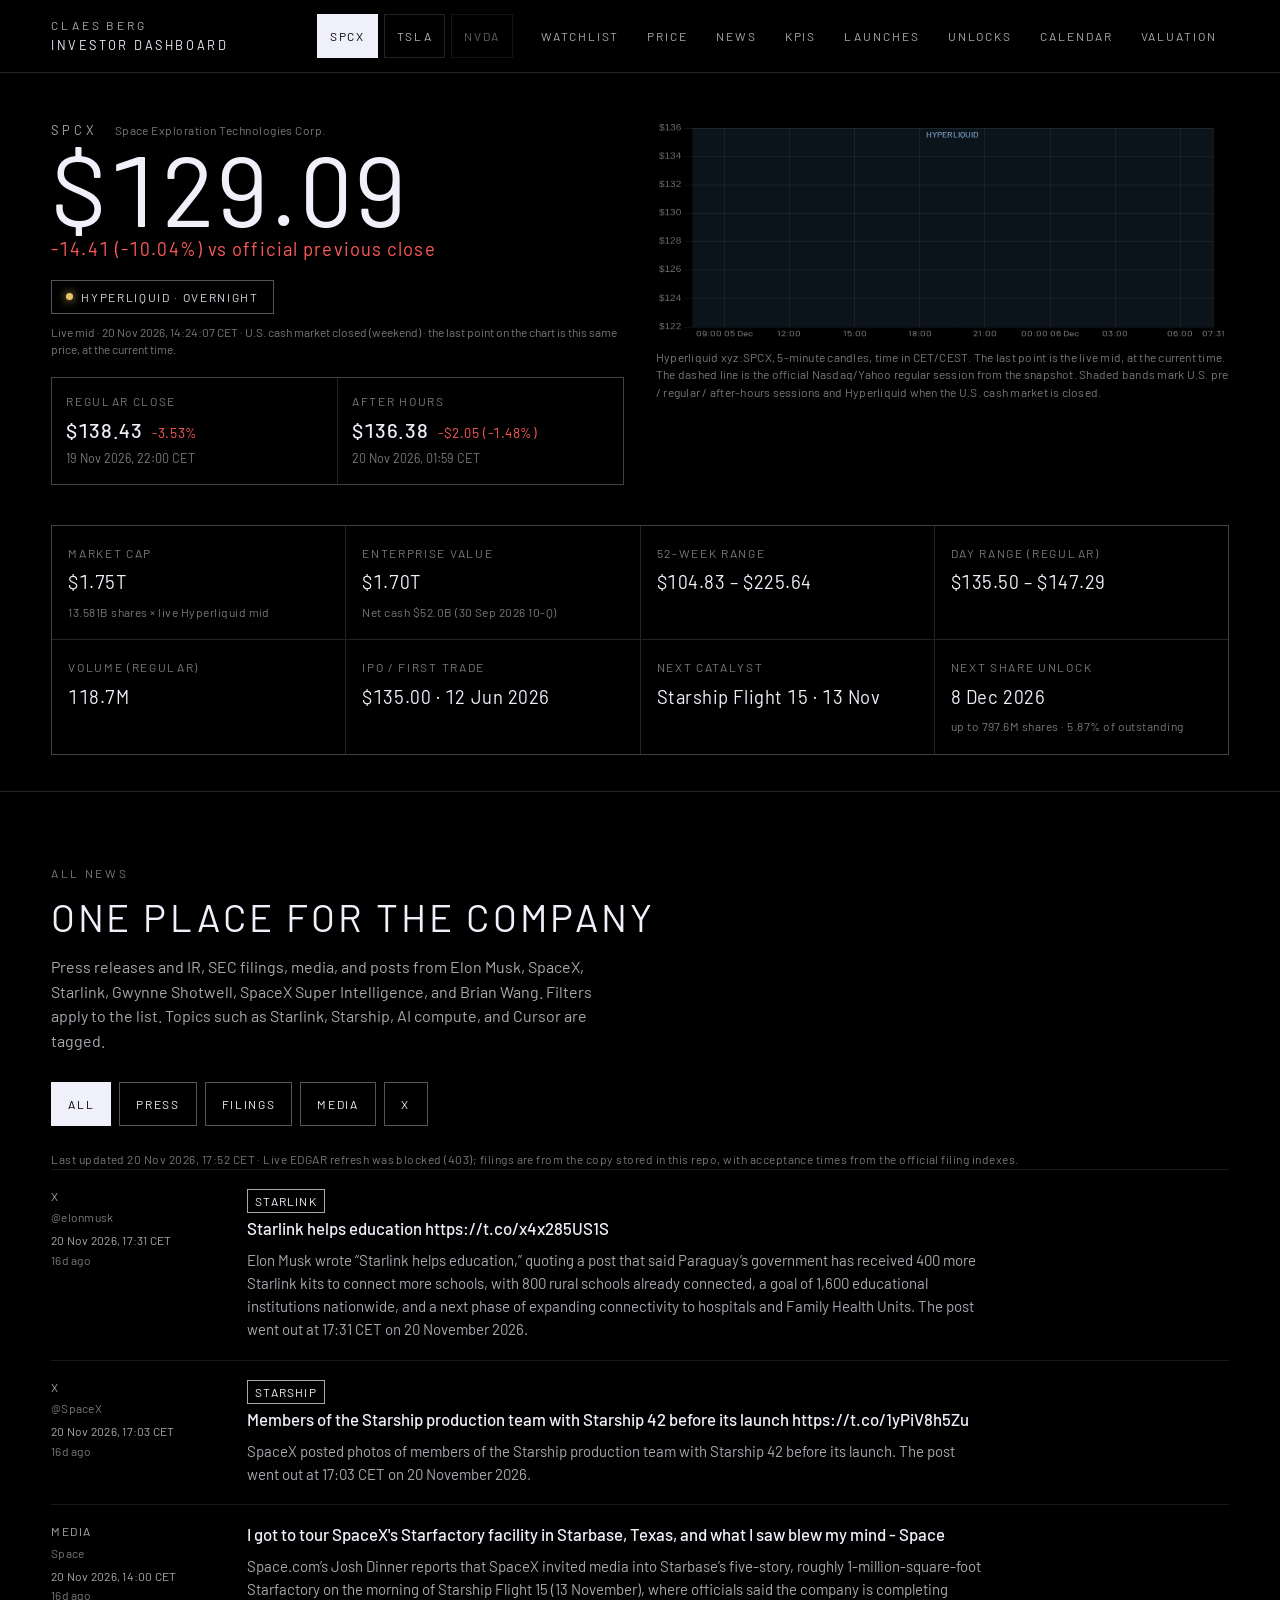
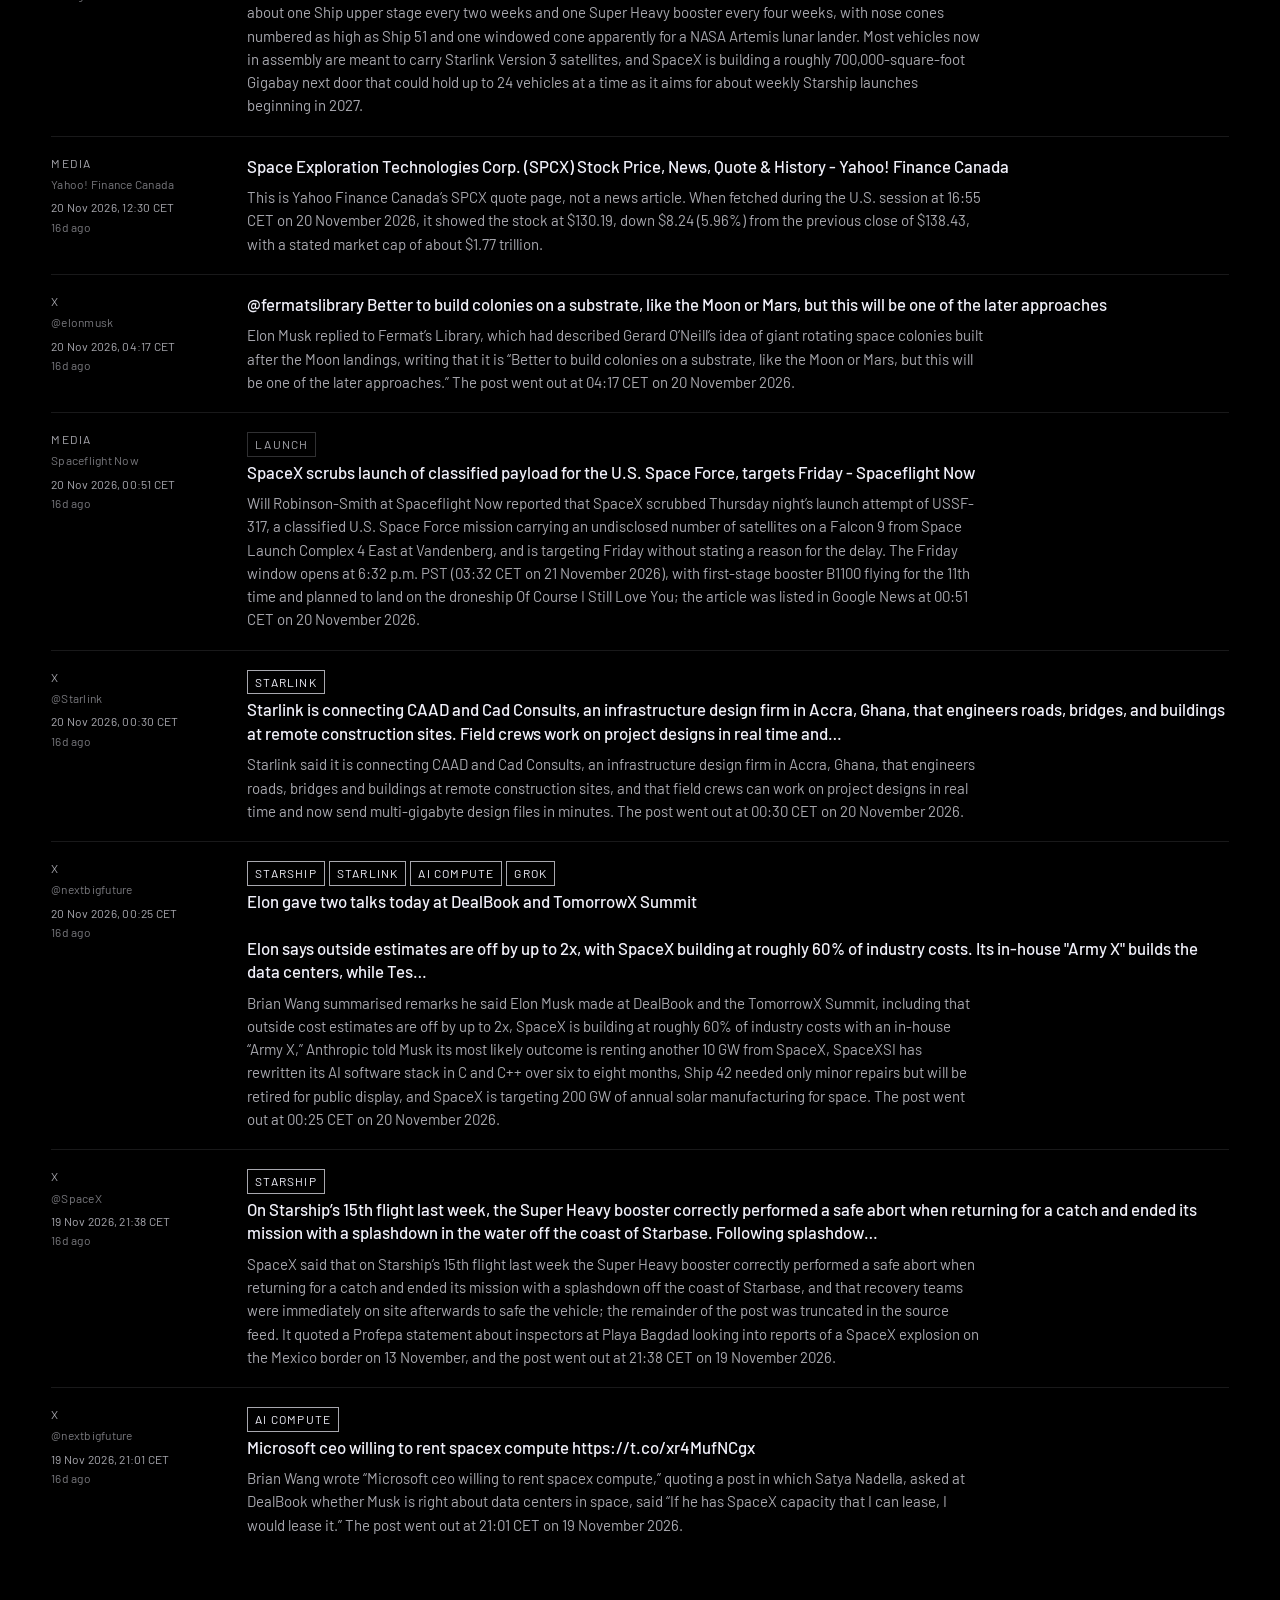
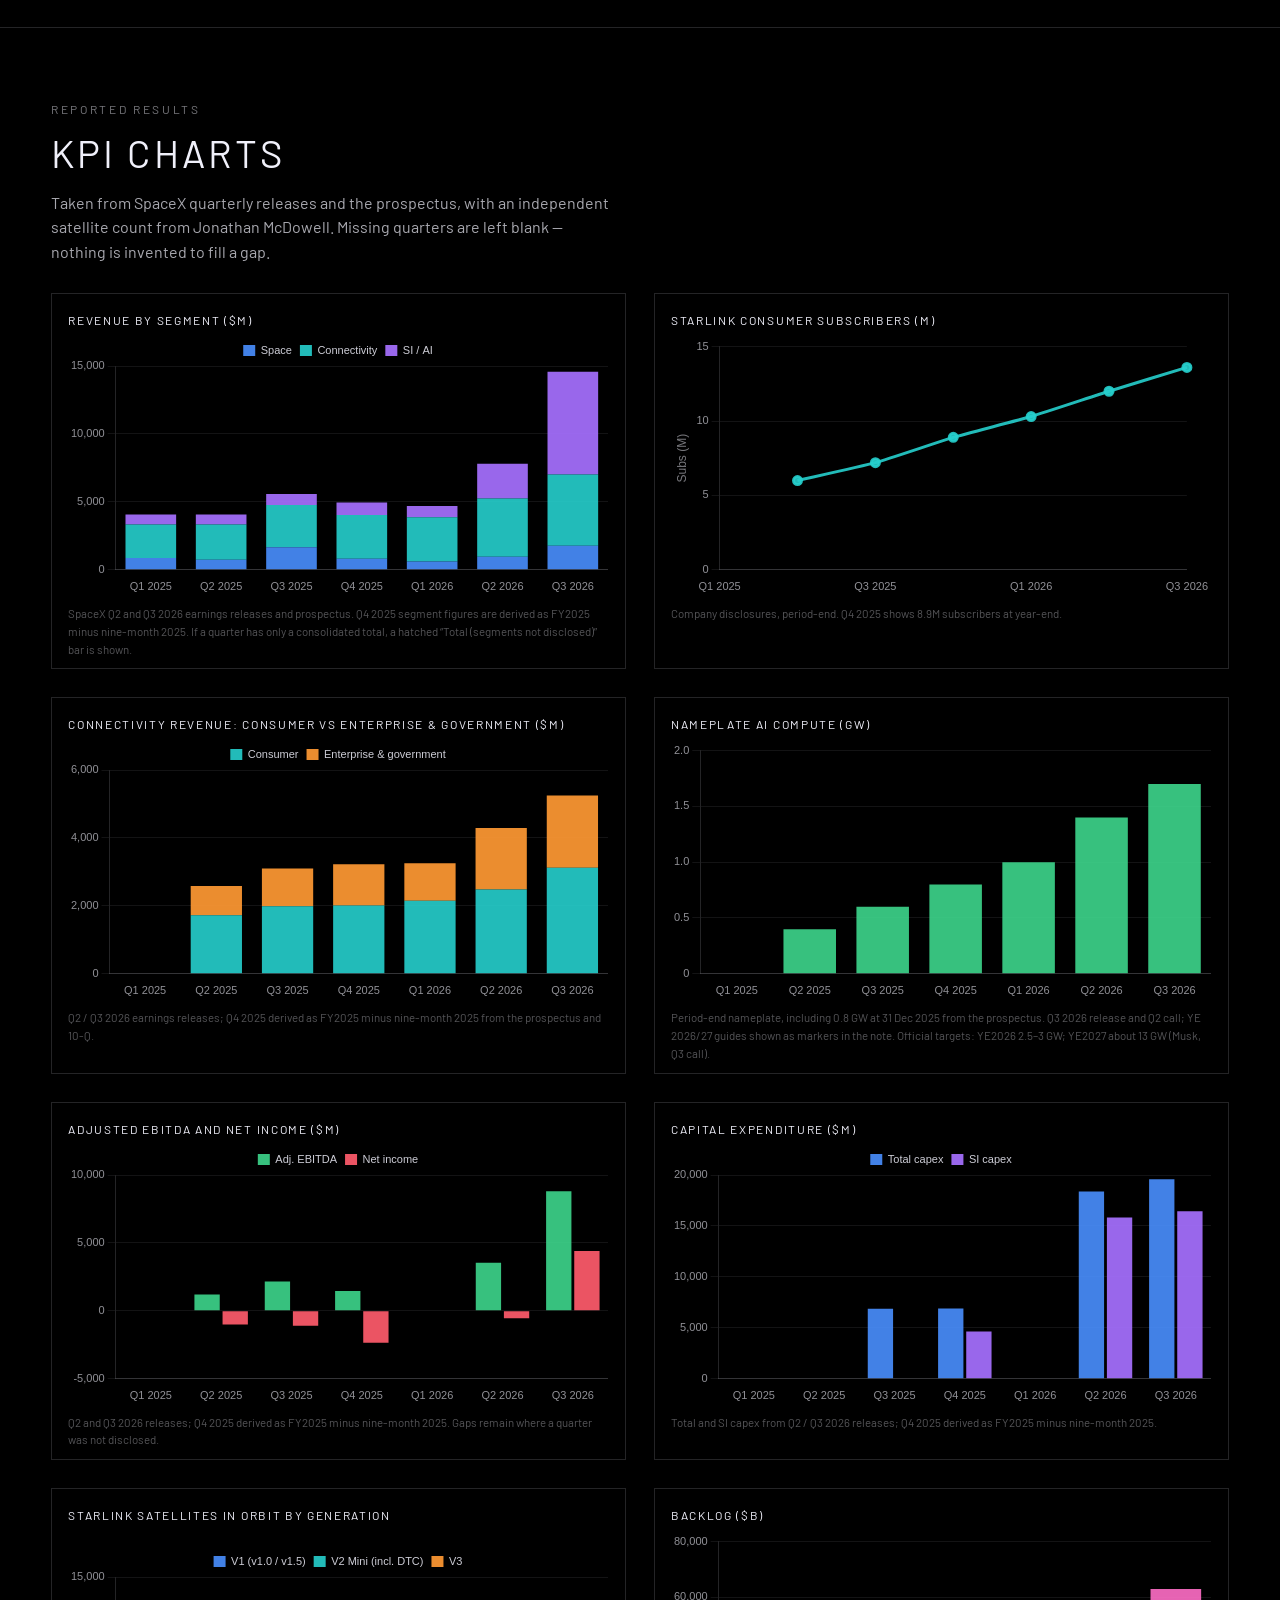
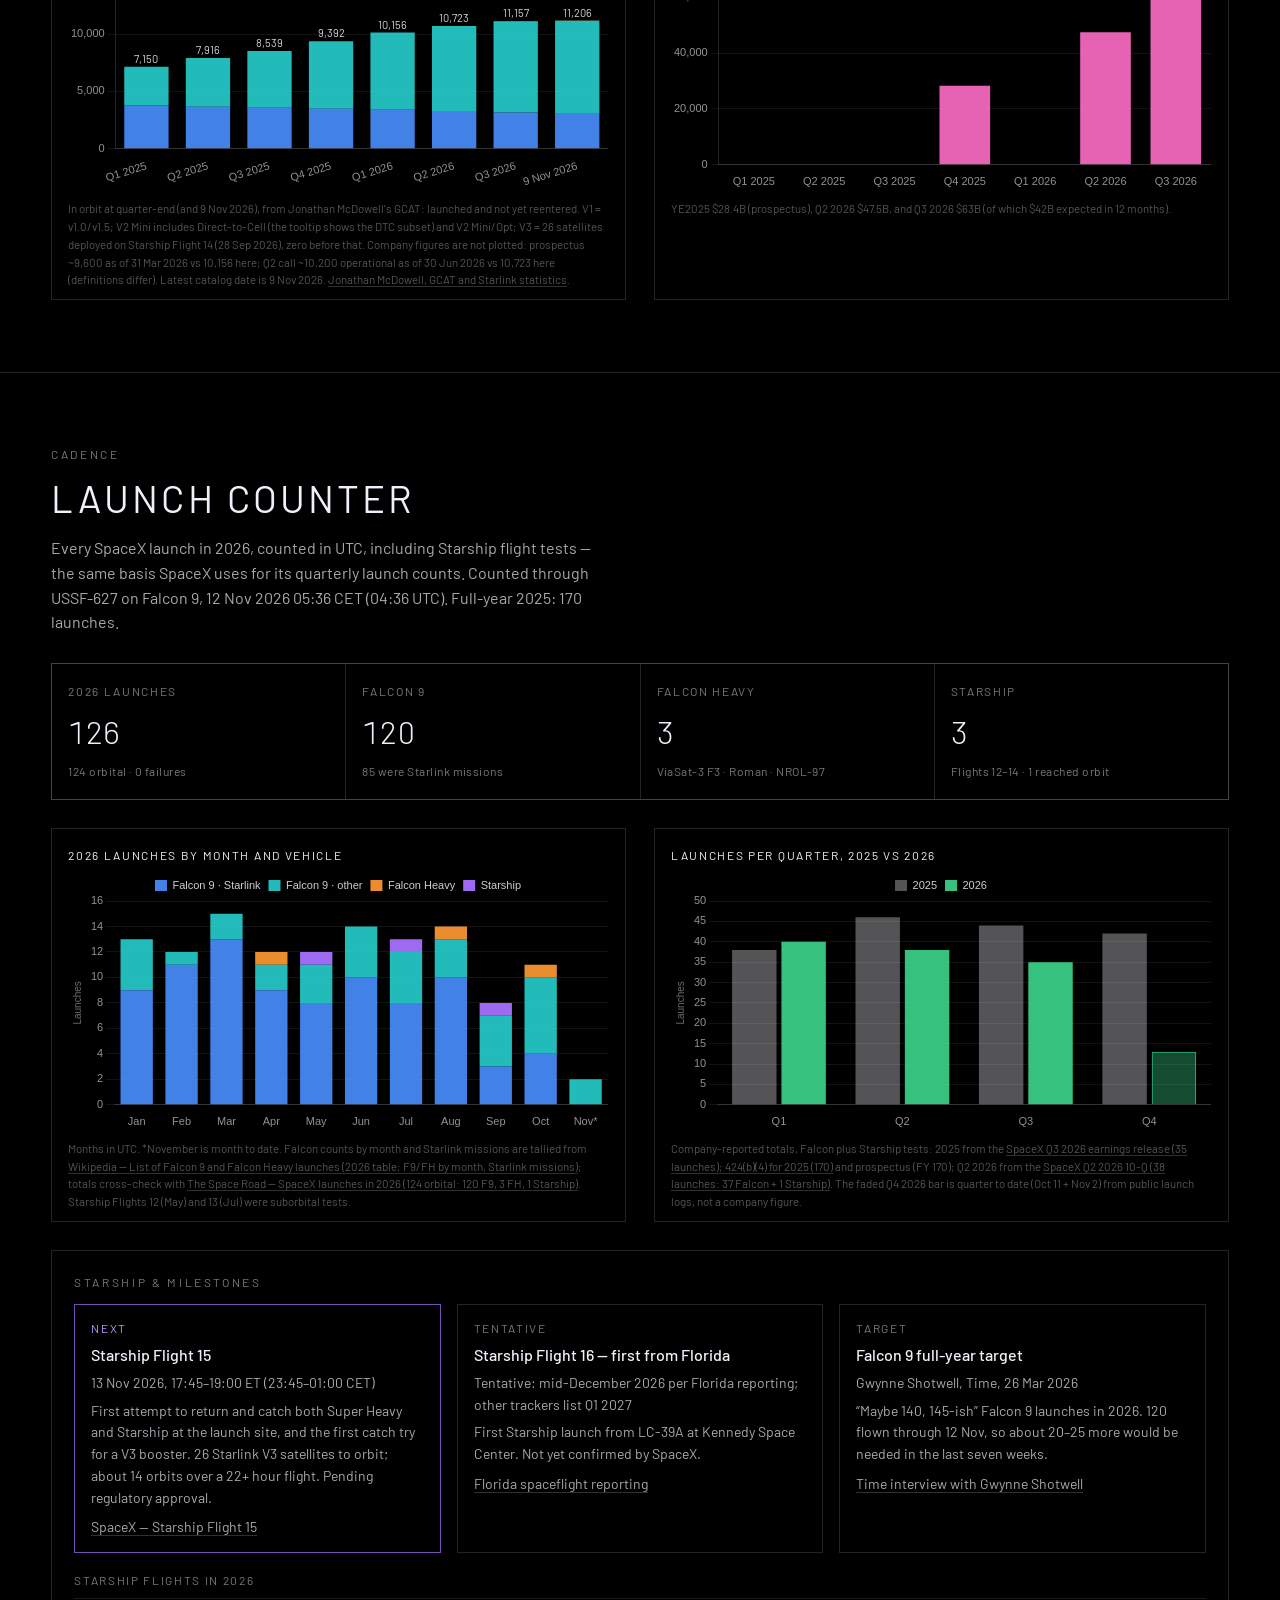
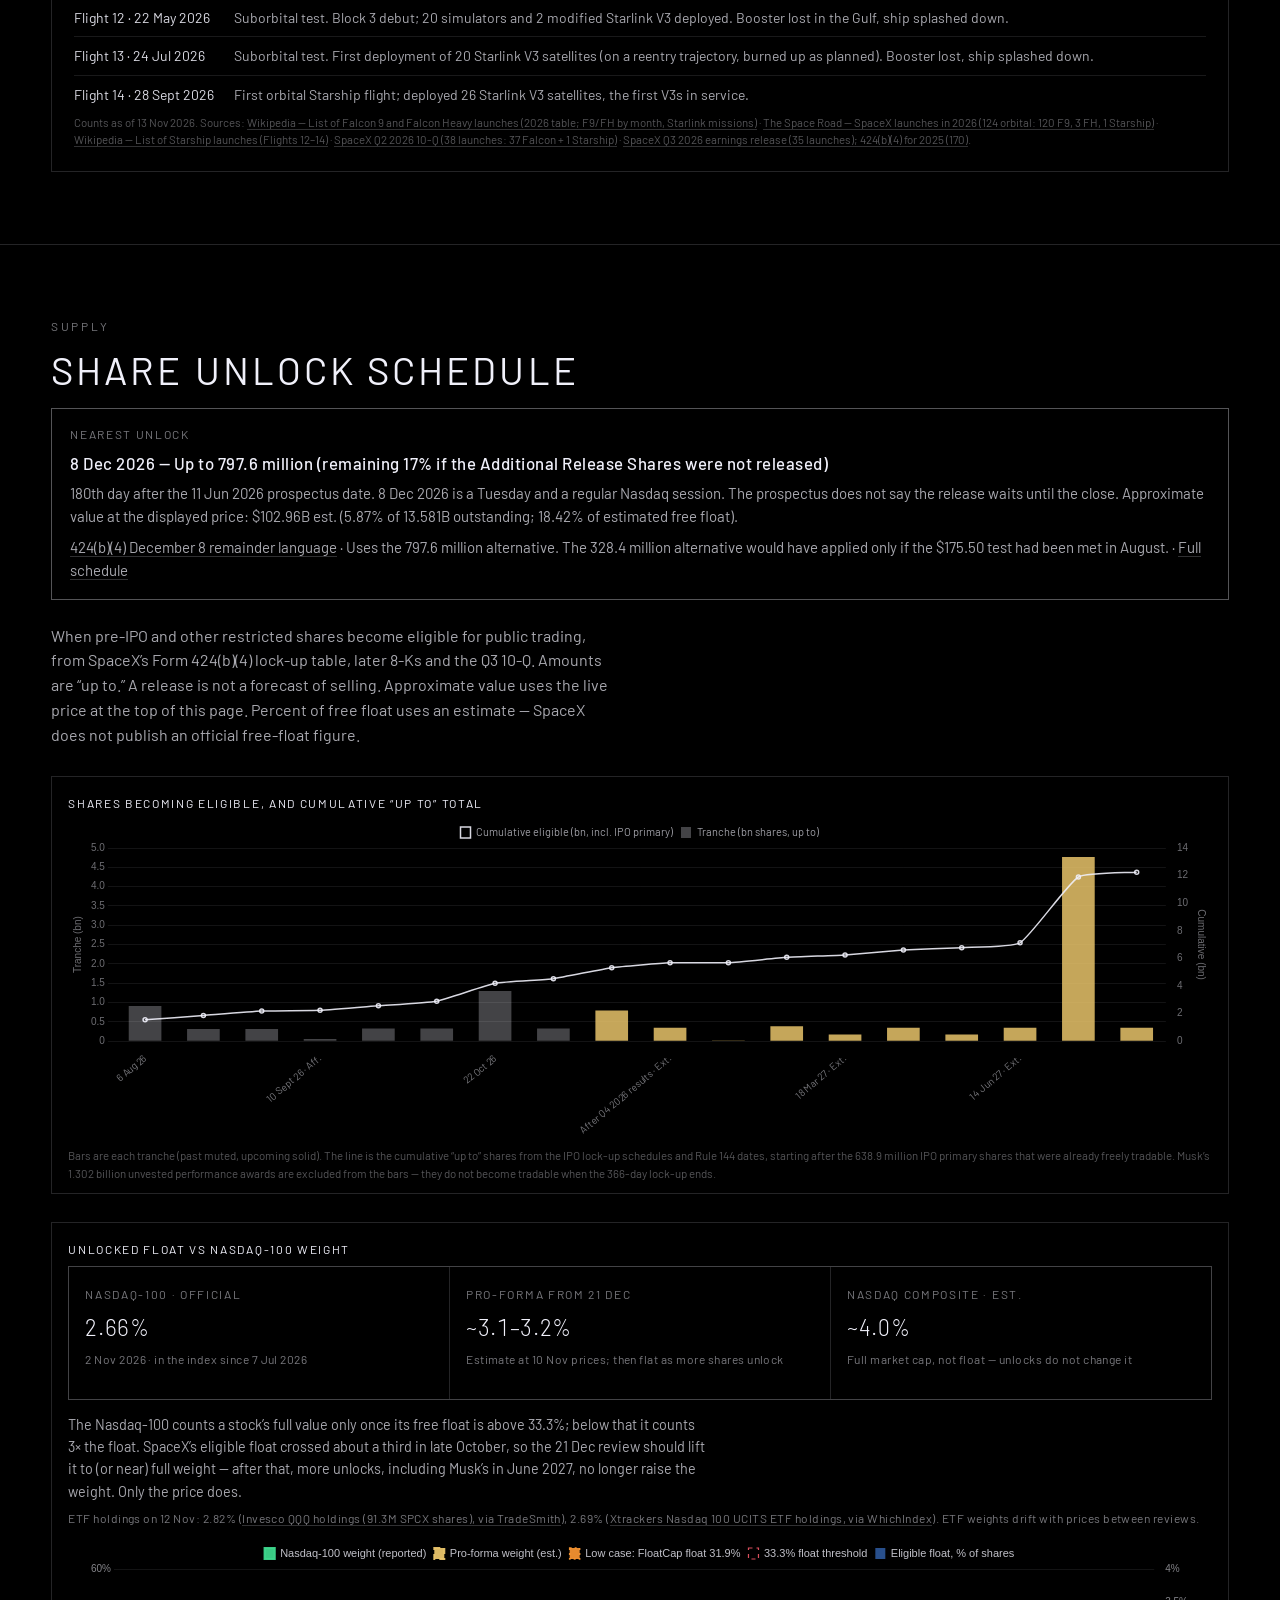
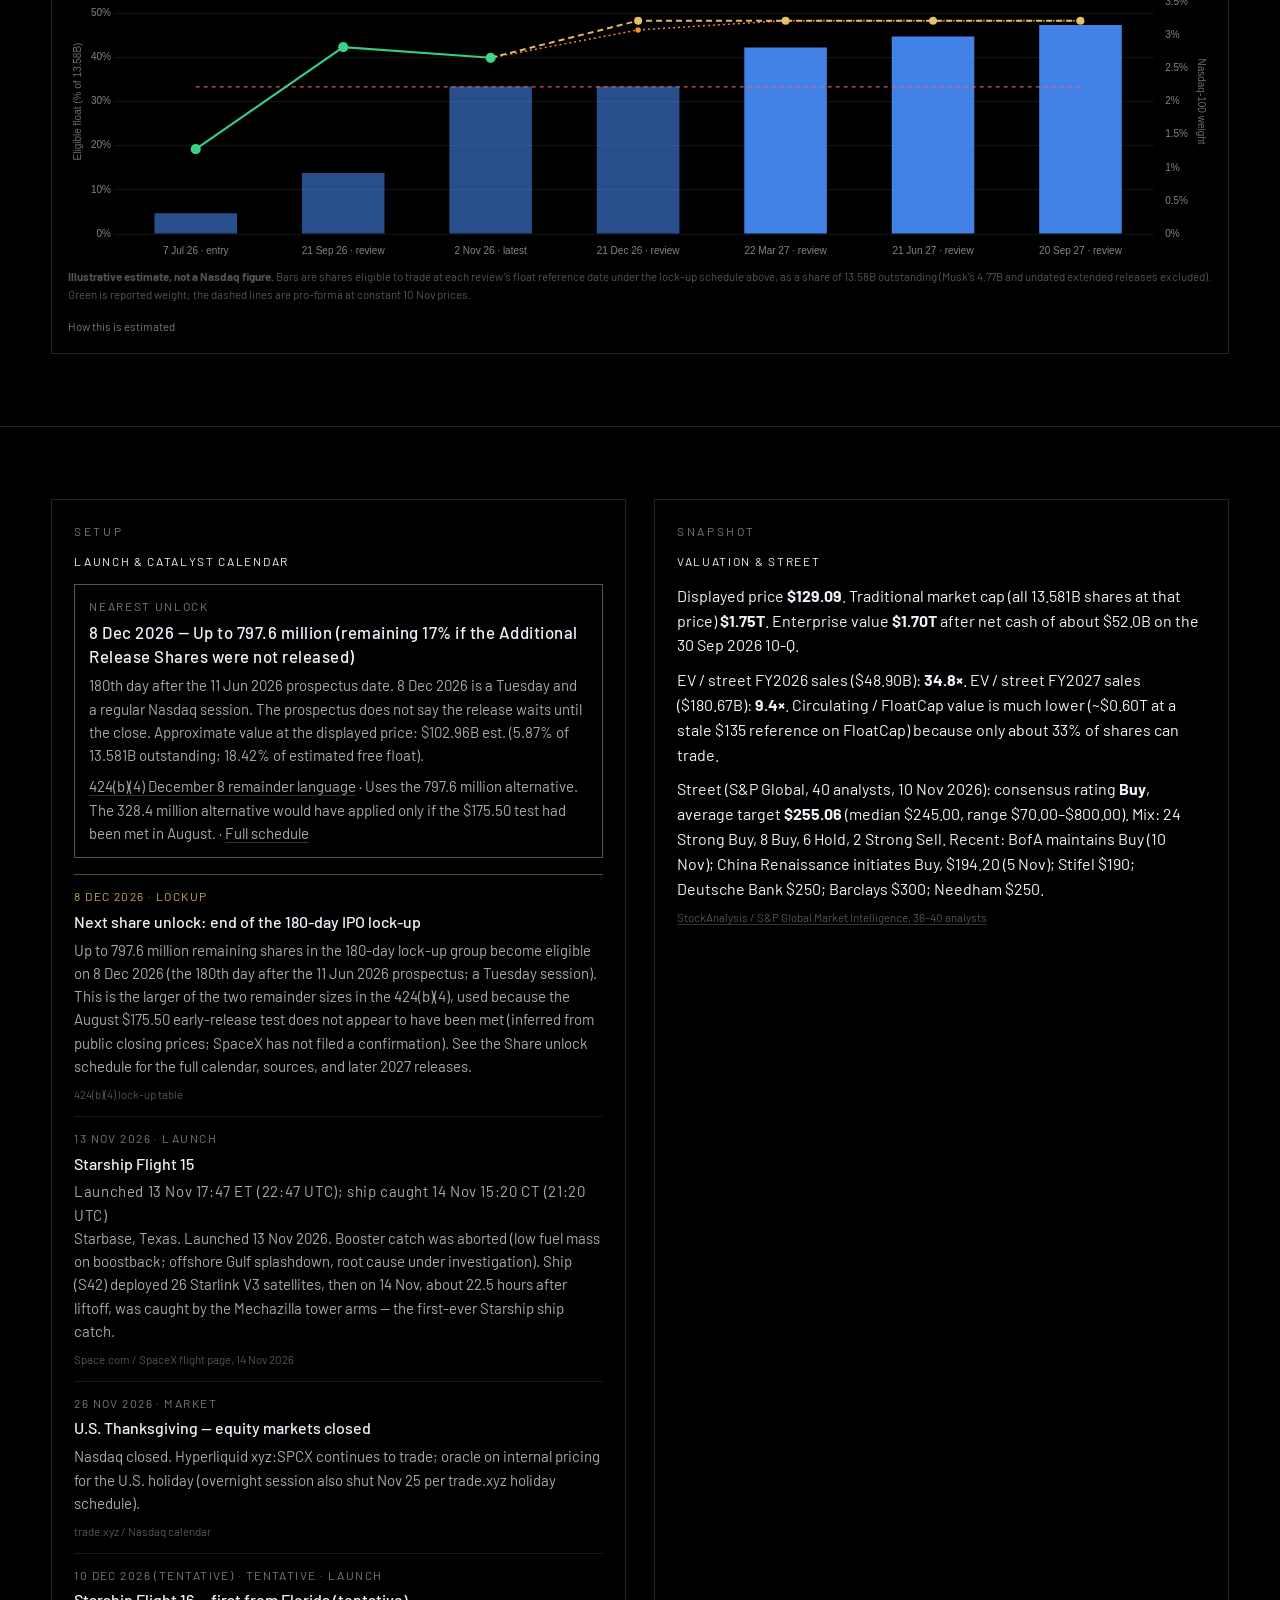
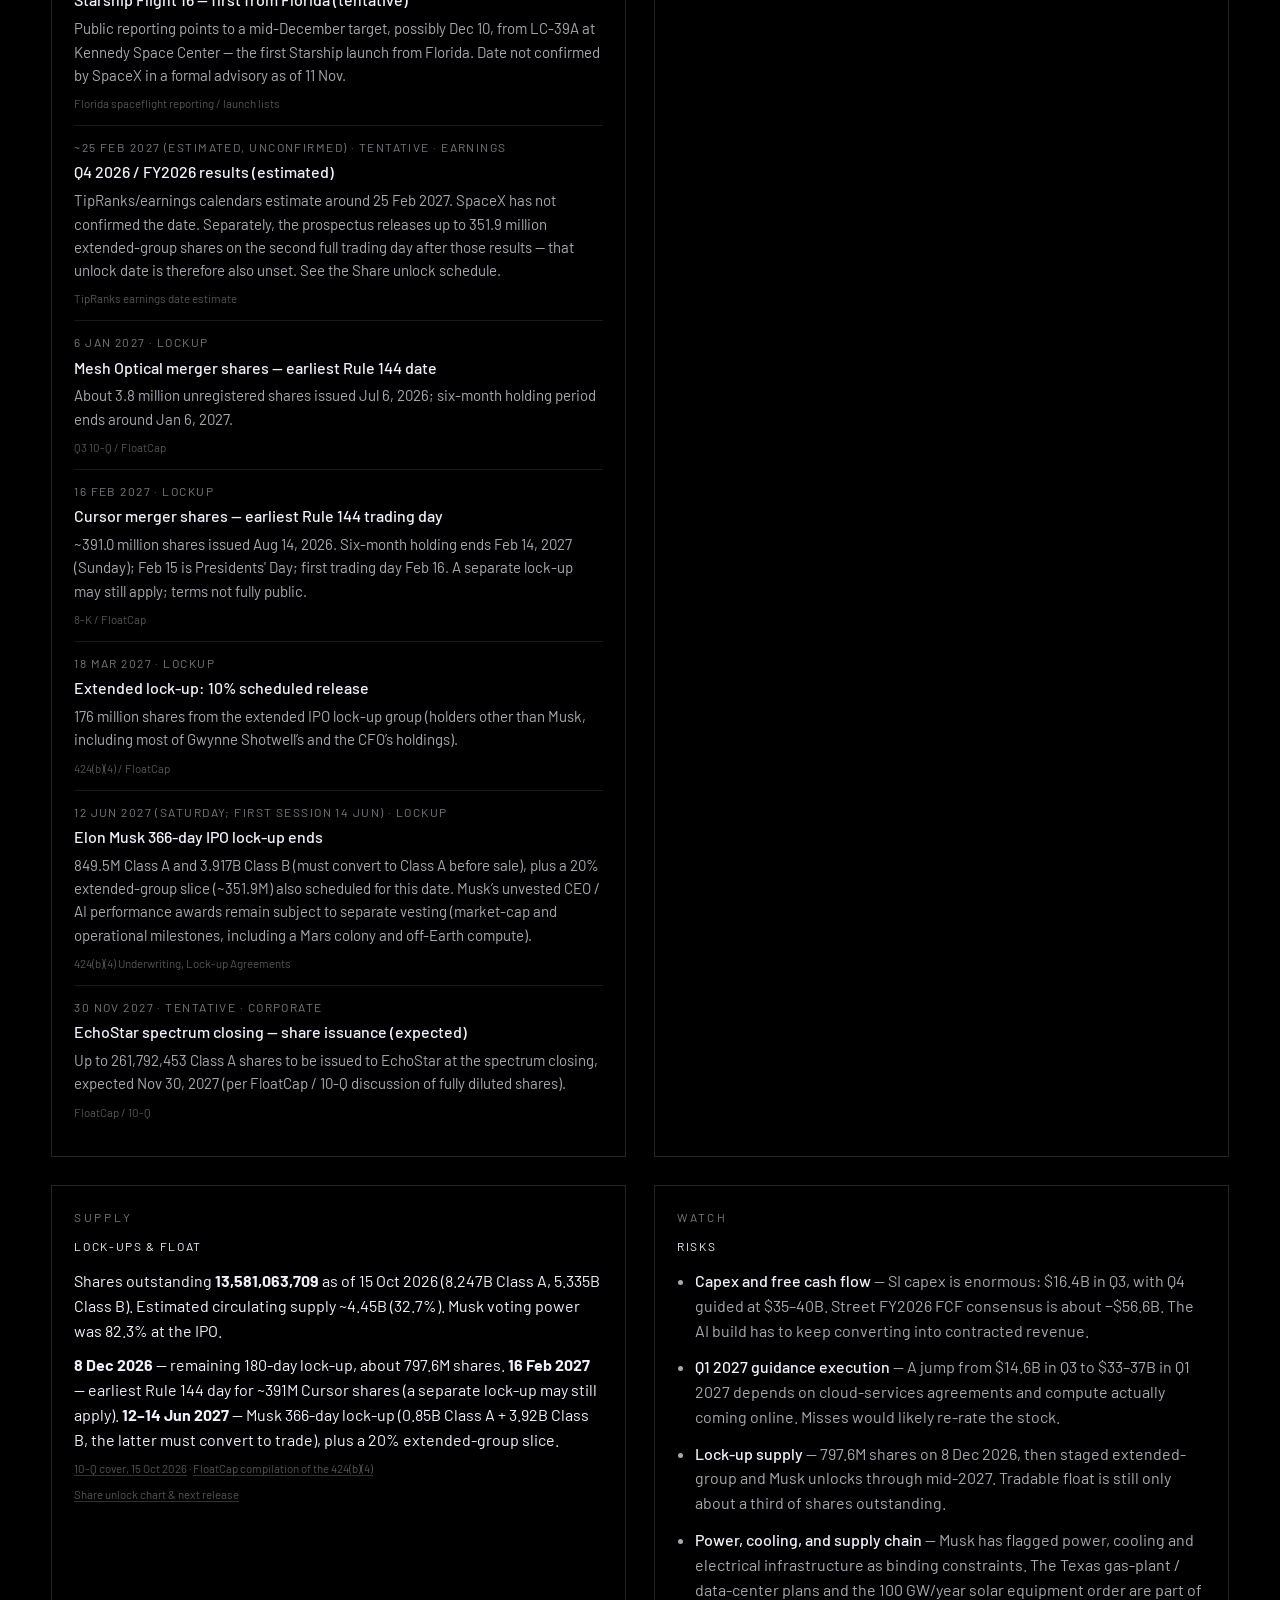
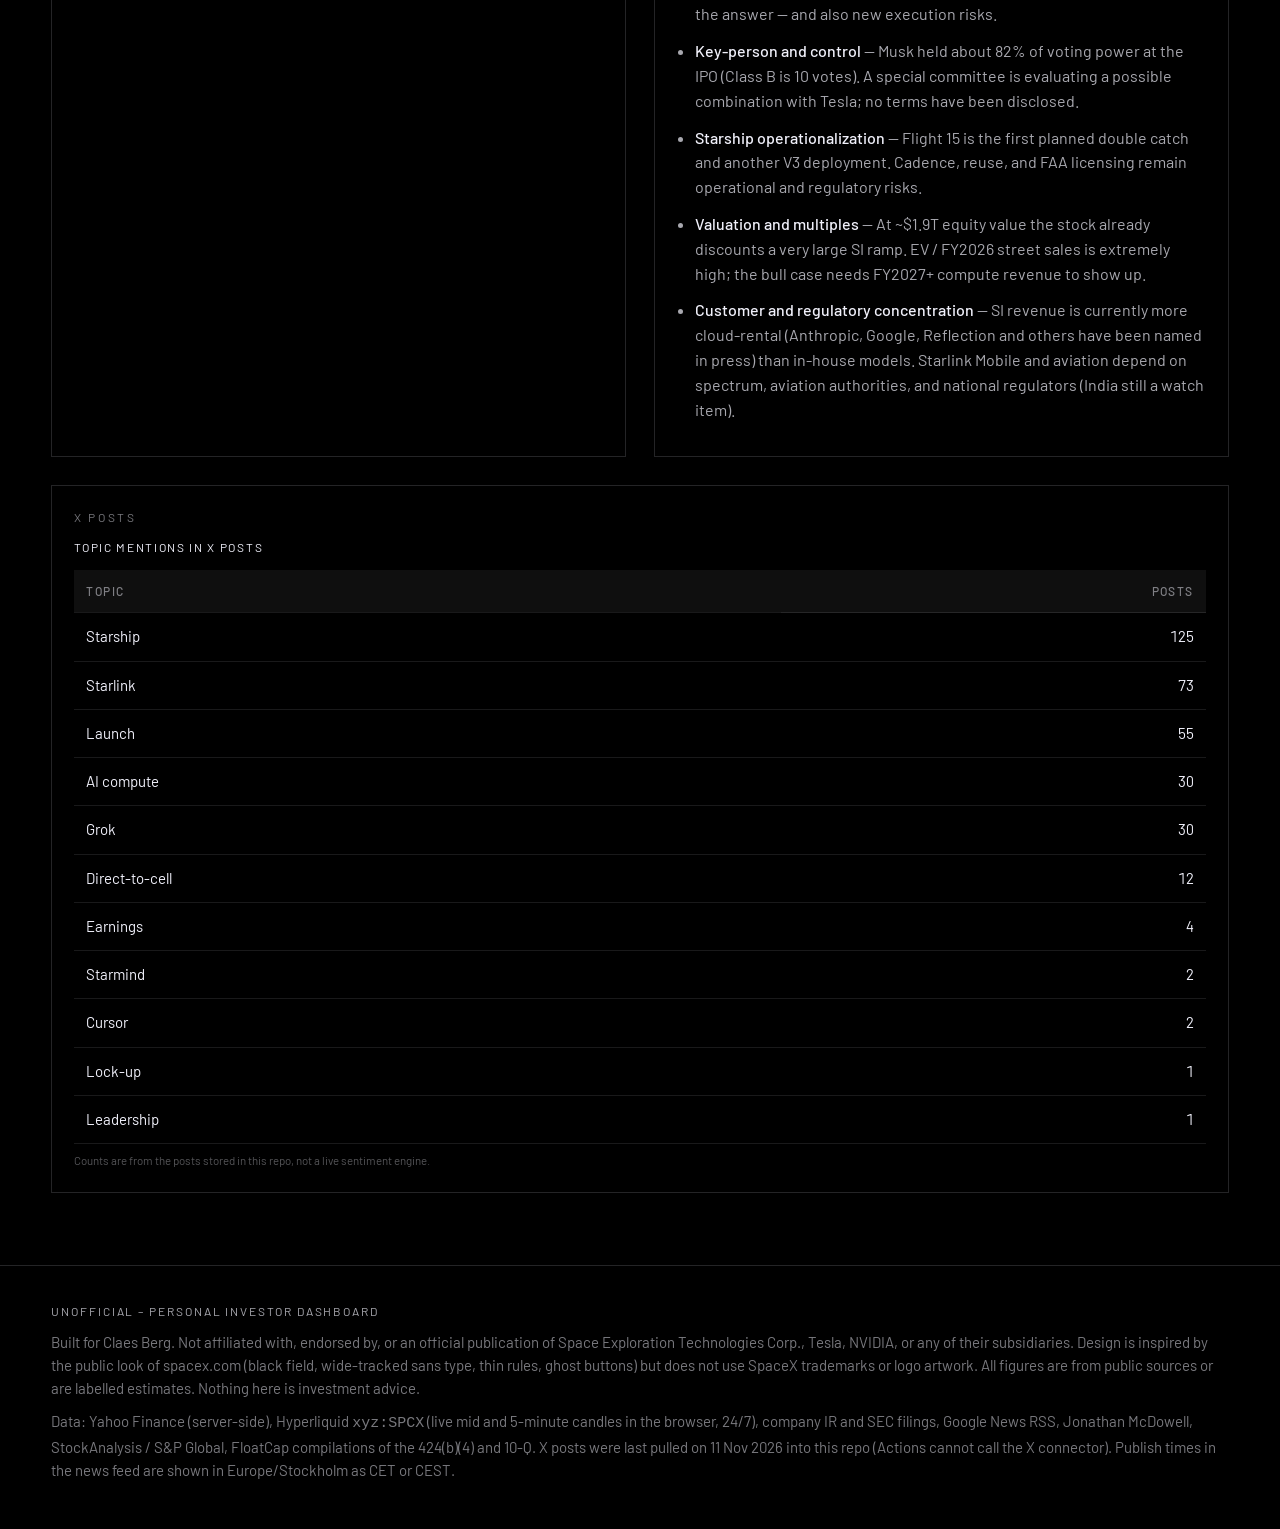
==== commit daf1c7ba: "Show live market cap next to each watchlist name Market cap is the currently displayed price (CNBC l" ====
--- a/dashboard.html
+++ b/dashboard.html
@@ -5,7 +5,7 @@
   <meta name="viewport" content="width=device-width, initial-scale=1, viewport-fit=cover">
   <meta name="description" content="Unofficial personal investor dashboard for SpaceX (Nasdaq: SPCX), built for Claes Berg. Not affiliated with Space Exploration Technologies Corp.">
   <title>SPCX · Investor Dashboard · Claes Berg</title>
-  <link rel="stylesheet" href="css/style.css?v=df11e96-20261120132409">
+  <link rel="stylesheet" href="css/style.css?v=dfe19cb-20261120172634">
   <meta name="theme-color" content="#000000">
   <meta name="robots" content="noindex,nofollow">
   <link rel="canonical" href="https://claesberg-sketch.github.io/investor-dashboard/dashboard.html">
@@ -201,13 +201,13 @@
     </div>
   </footer>
 
-  <script src="js/vendor/chart.umd.min.js?v=df11e96-20261120132409"></script>
-  <script src="js/price.js?v=df11e96-20261120132409"></script>
-  <script src="js/charts.js?v=df11e96-20261120132409"></script>
-  <script src="js/unlocks.js?v=df11e96-20261120132409"></script>
-  <script src="js/launches.js?v=df11e96-20261120132409"></script>
-  <script src="js/indexweight.js?v=df11e96-20261120132409"></script>
-  <script src="js/tesla.js?v=df11e96-20261120132409"></script>
-  <script src="js/app.js?v=df11e96-20261120132409"></script>
+  <script src="js/vendor/chart.umd.min.js?v=dfe19cb-20261120172634"></script>
+  <script src="js/price.js?v=dfe19cb-20261120172634"></script>
+  <script src="js/charts.js?v=dfe19cb-20261120172634"></script>
+  <script src="js/unlocks.js?v=dfe19cb-20261120172634"></script>
+  <script src="js/launches.js?v=dfe19cb-20261120172634"></script>
+  <script src="js/indexweight.js?v=dfe19cb-20261120172634"></script>
+  <script src="js/tesla.js?v=dfe19cb-20261120172634"></script>
+  <script src="js/app.js?v=dfe19cb-20261120172634"></script>
 </body>
 </html>
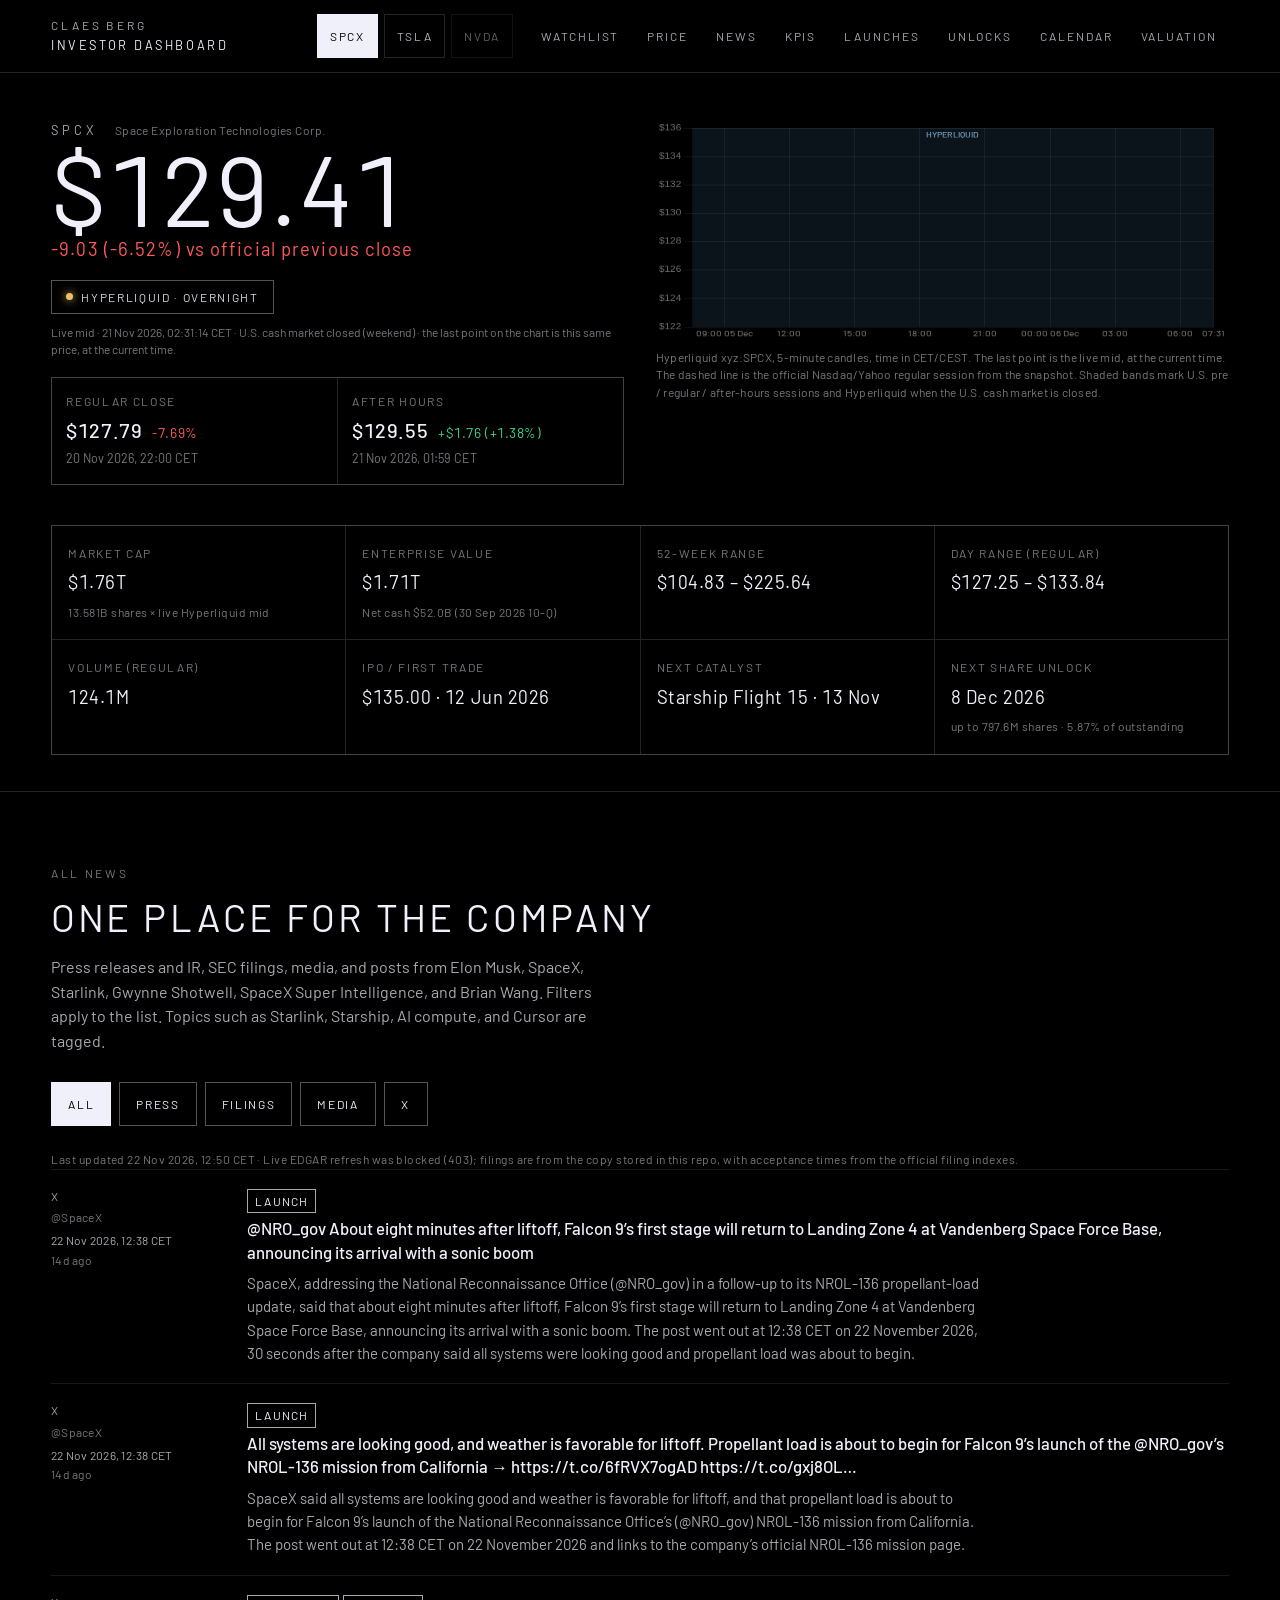
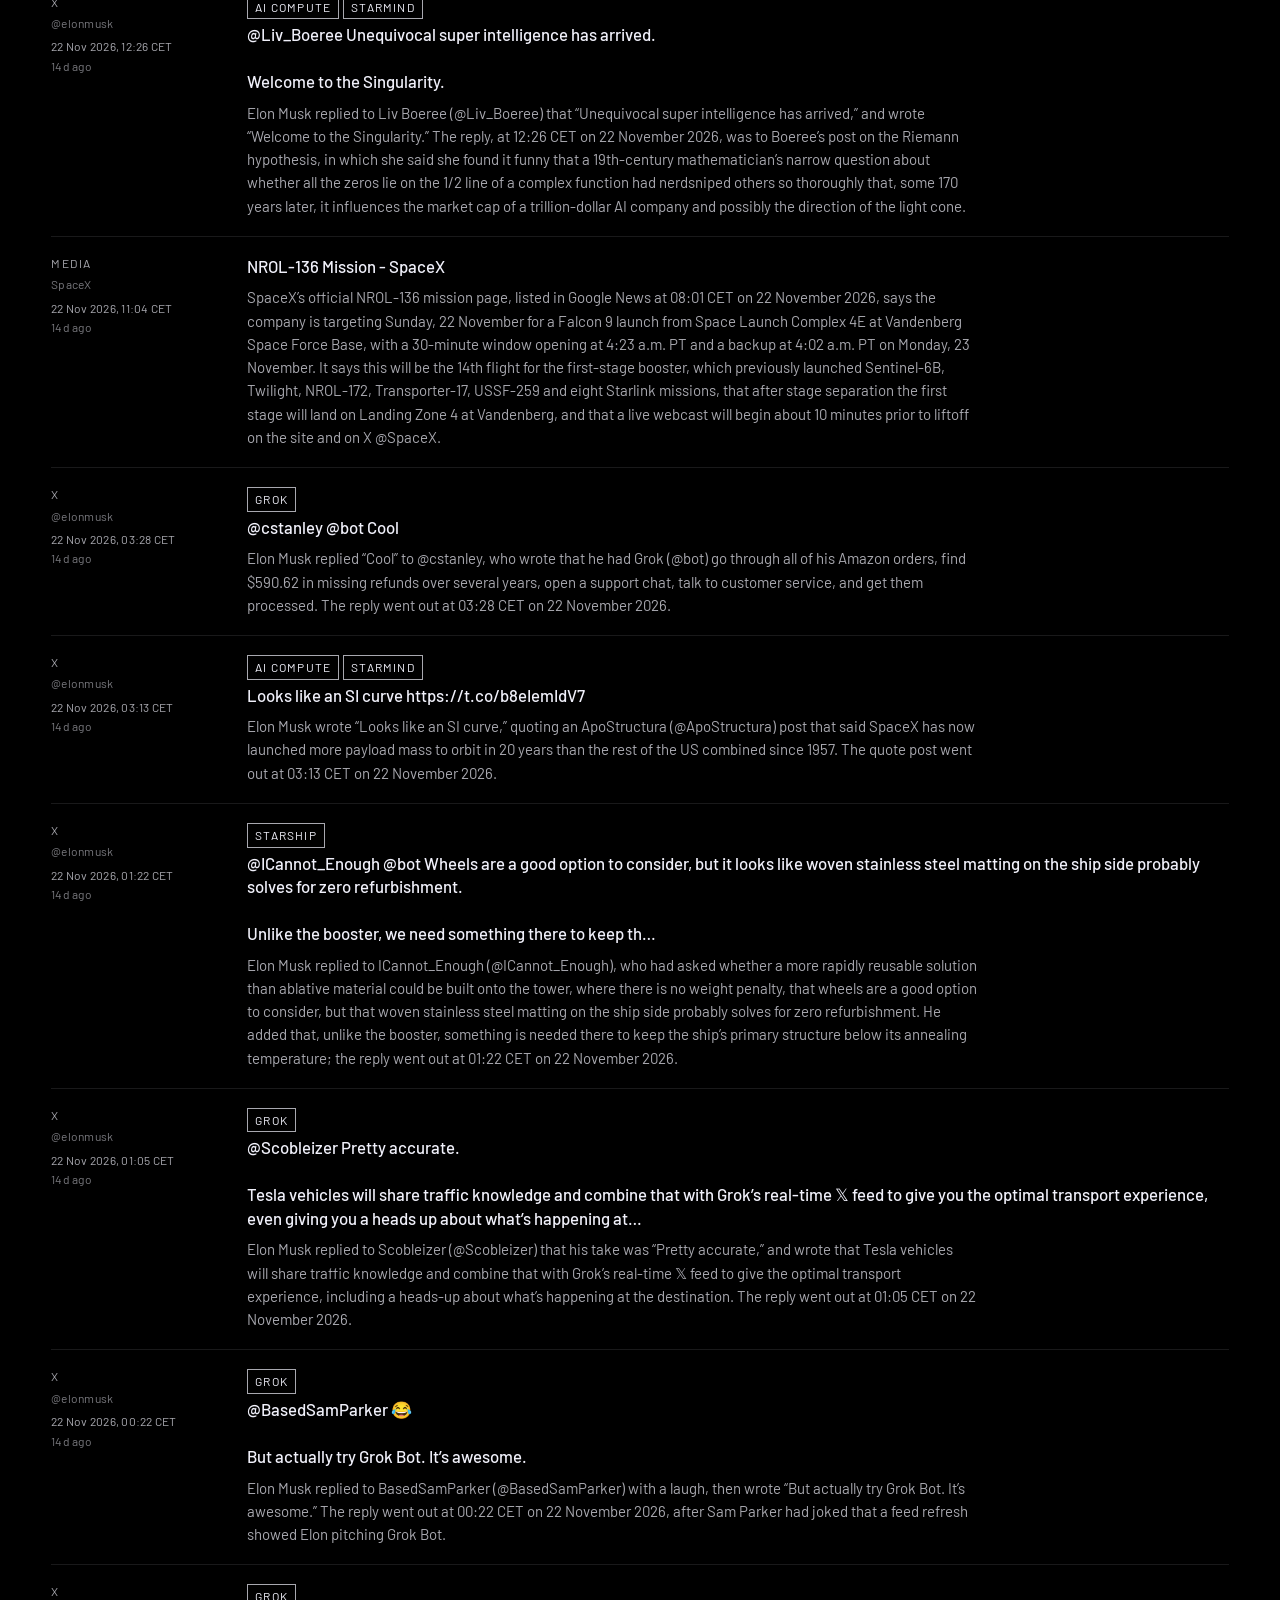
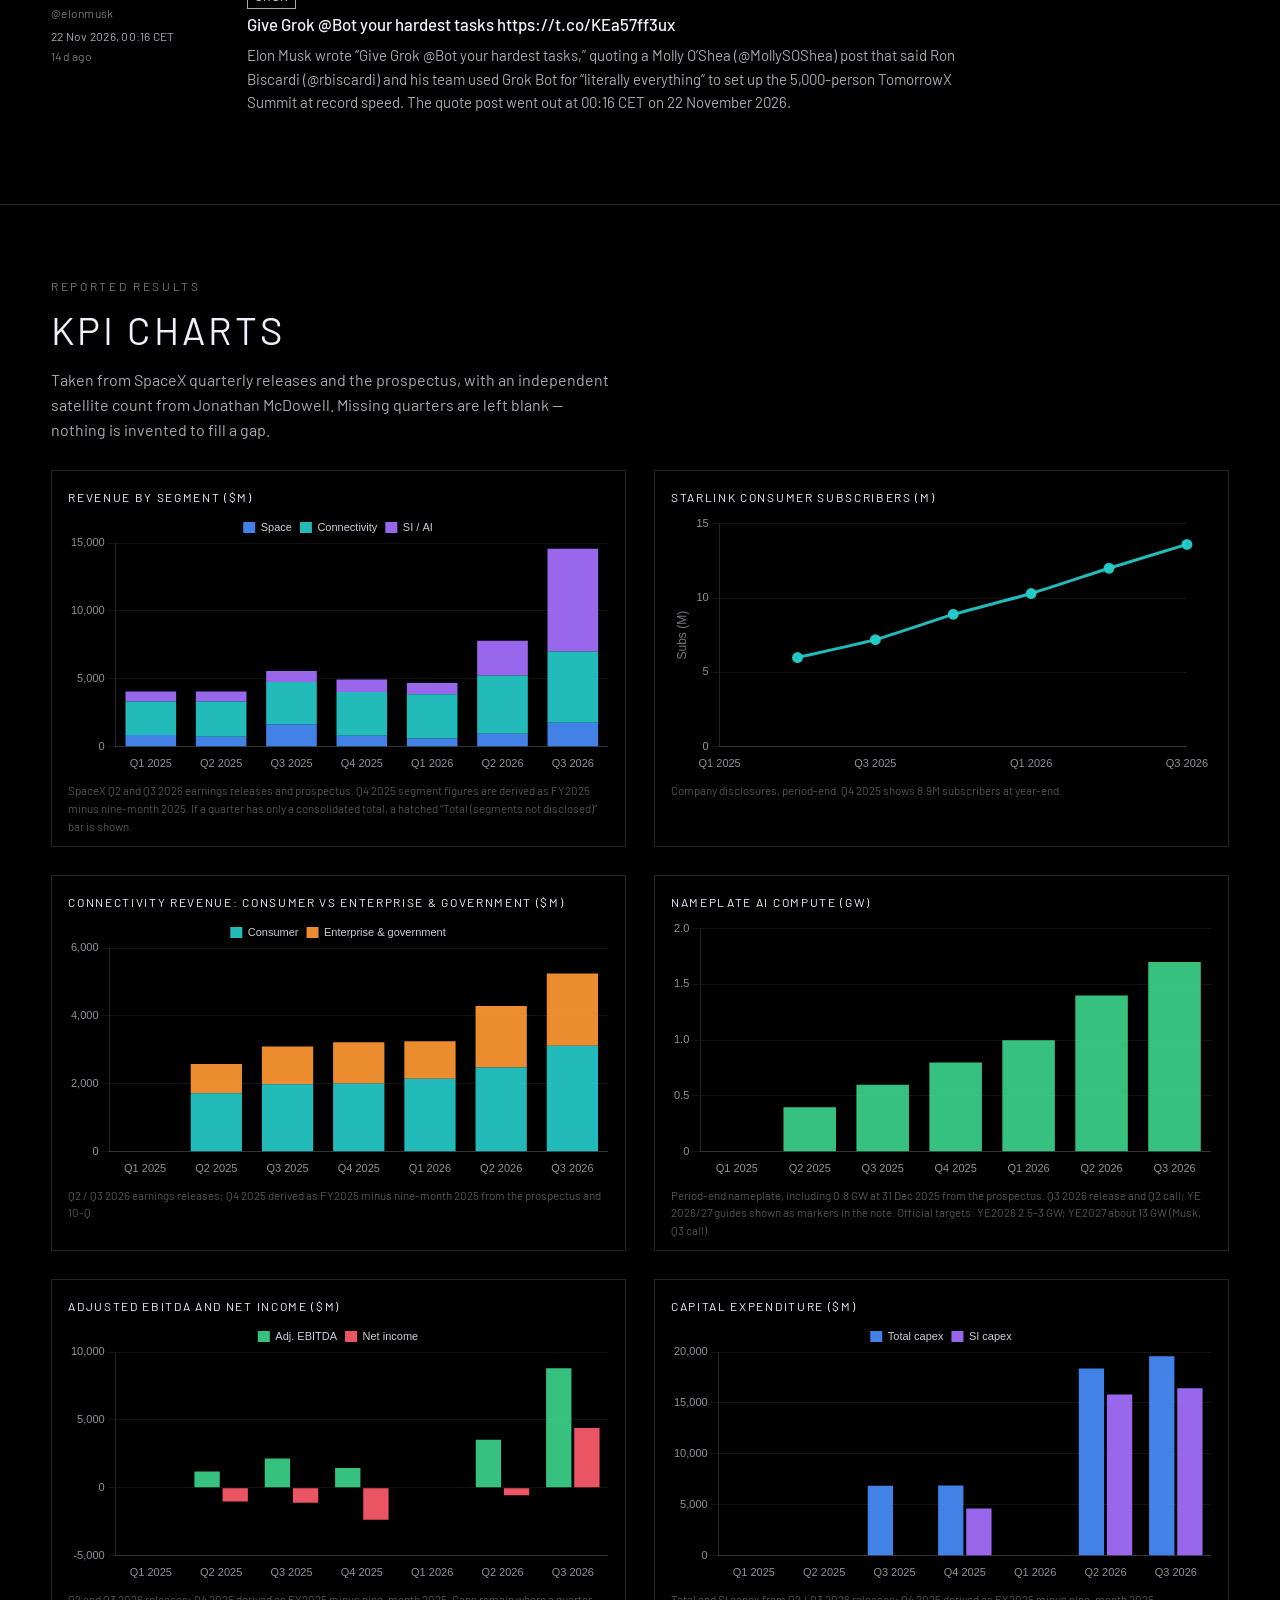
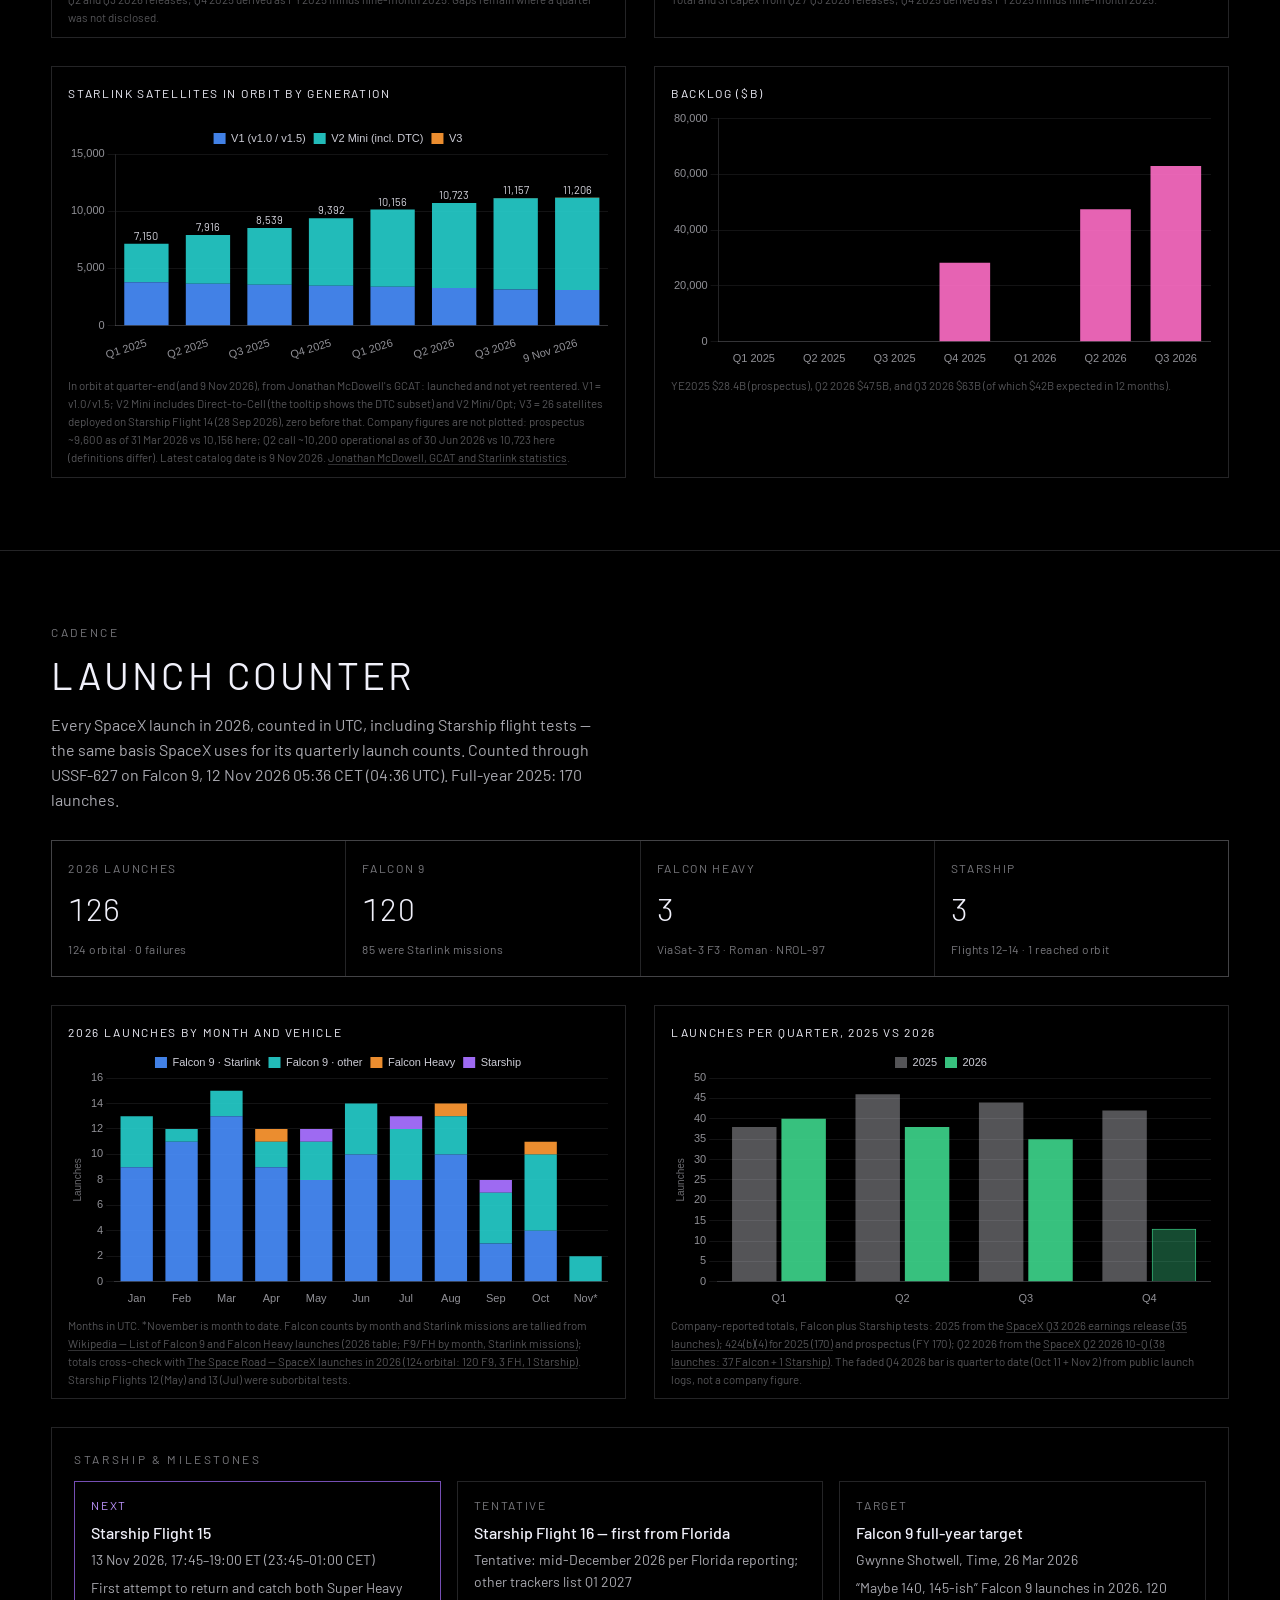
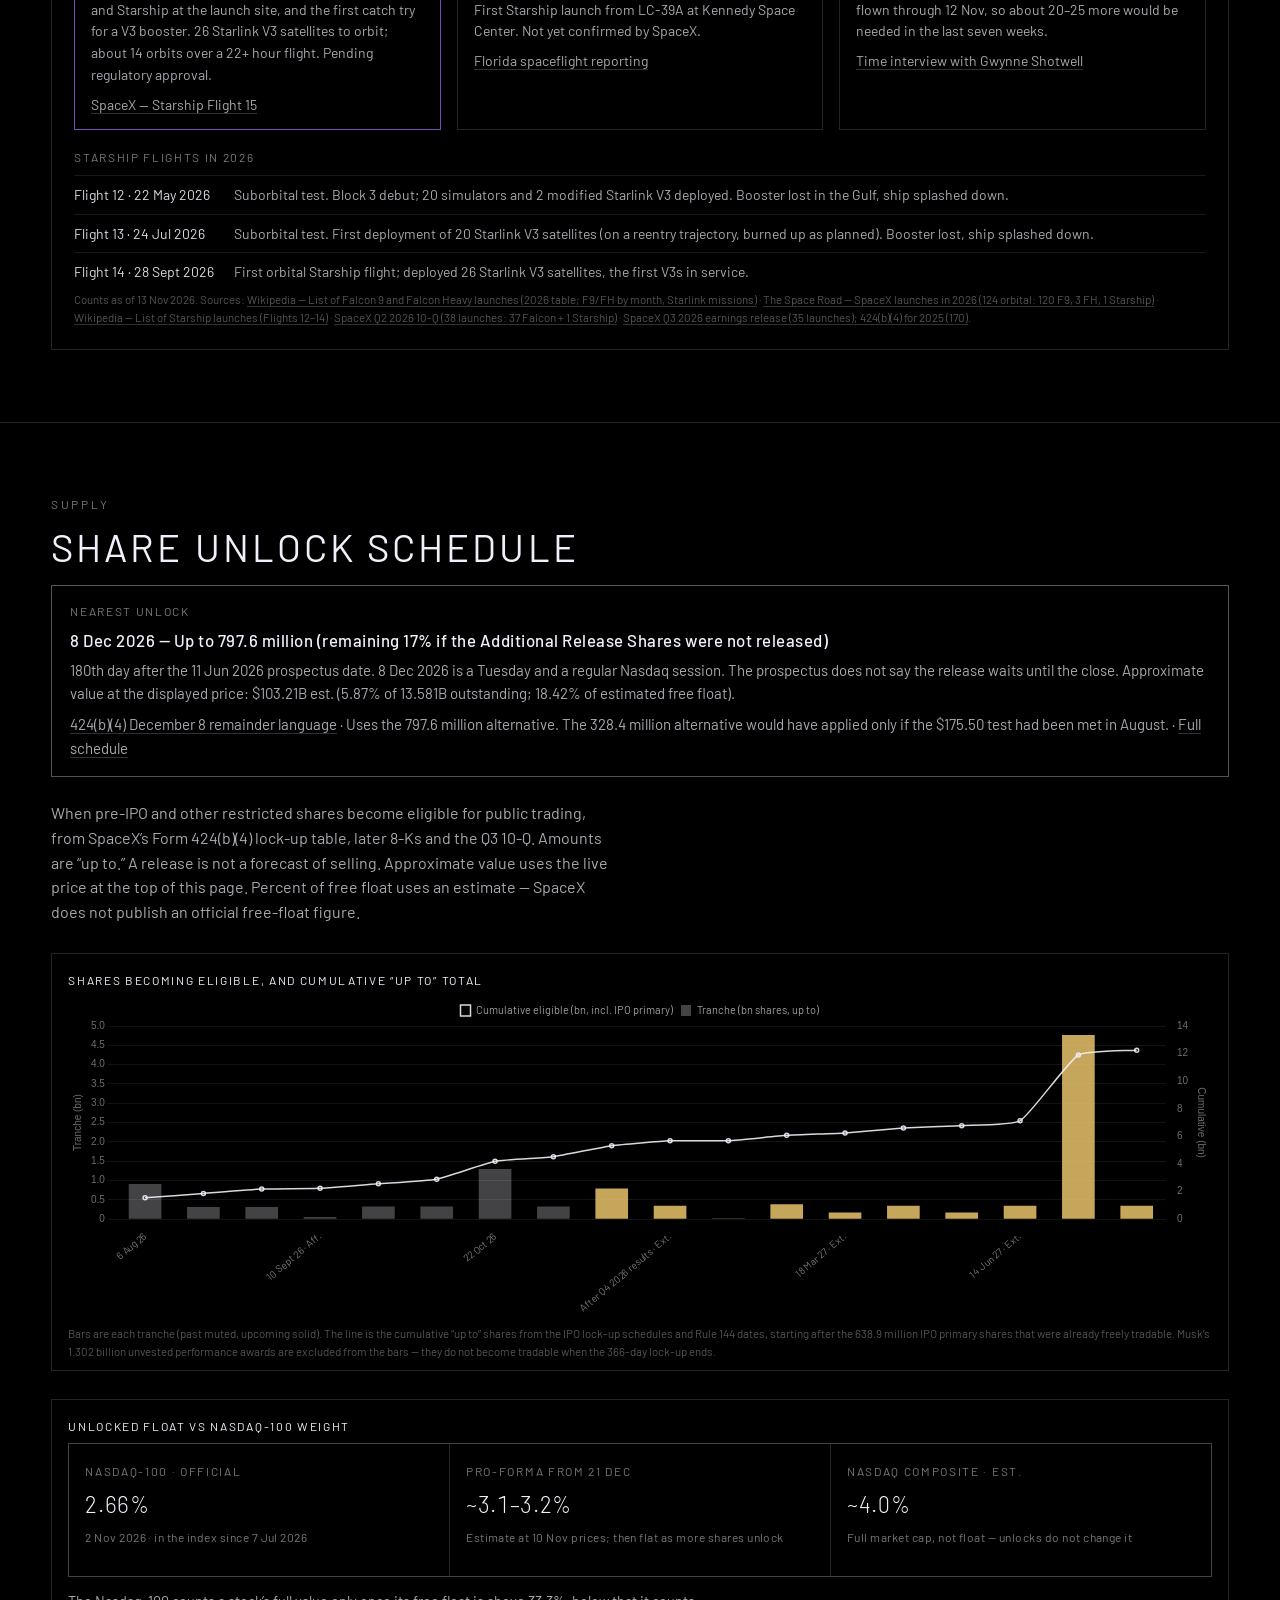
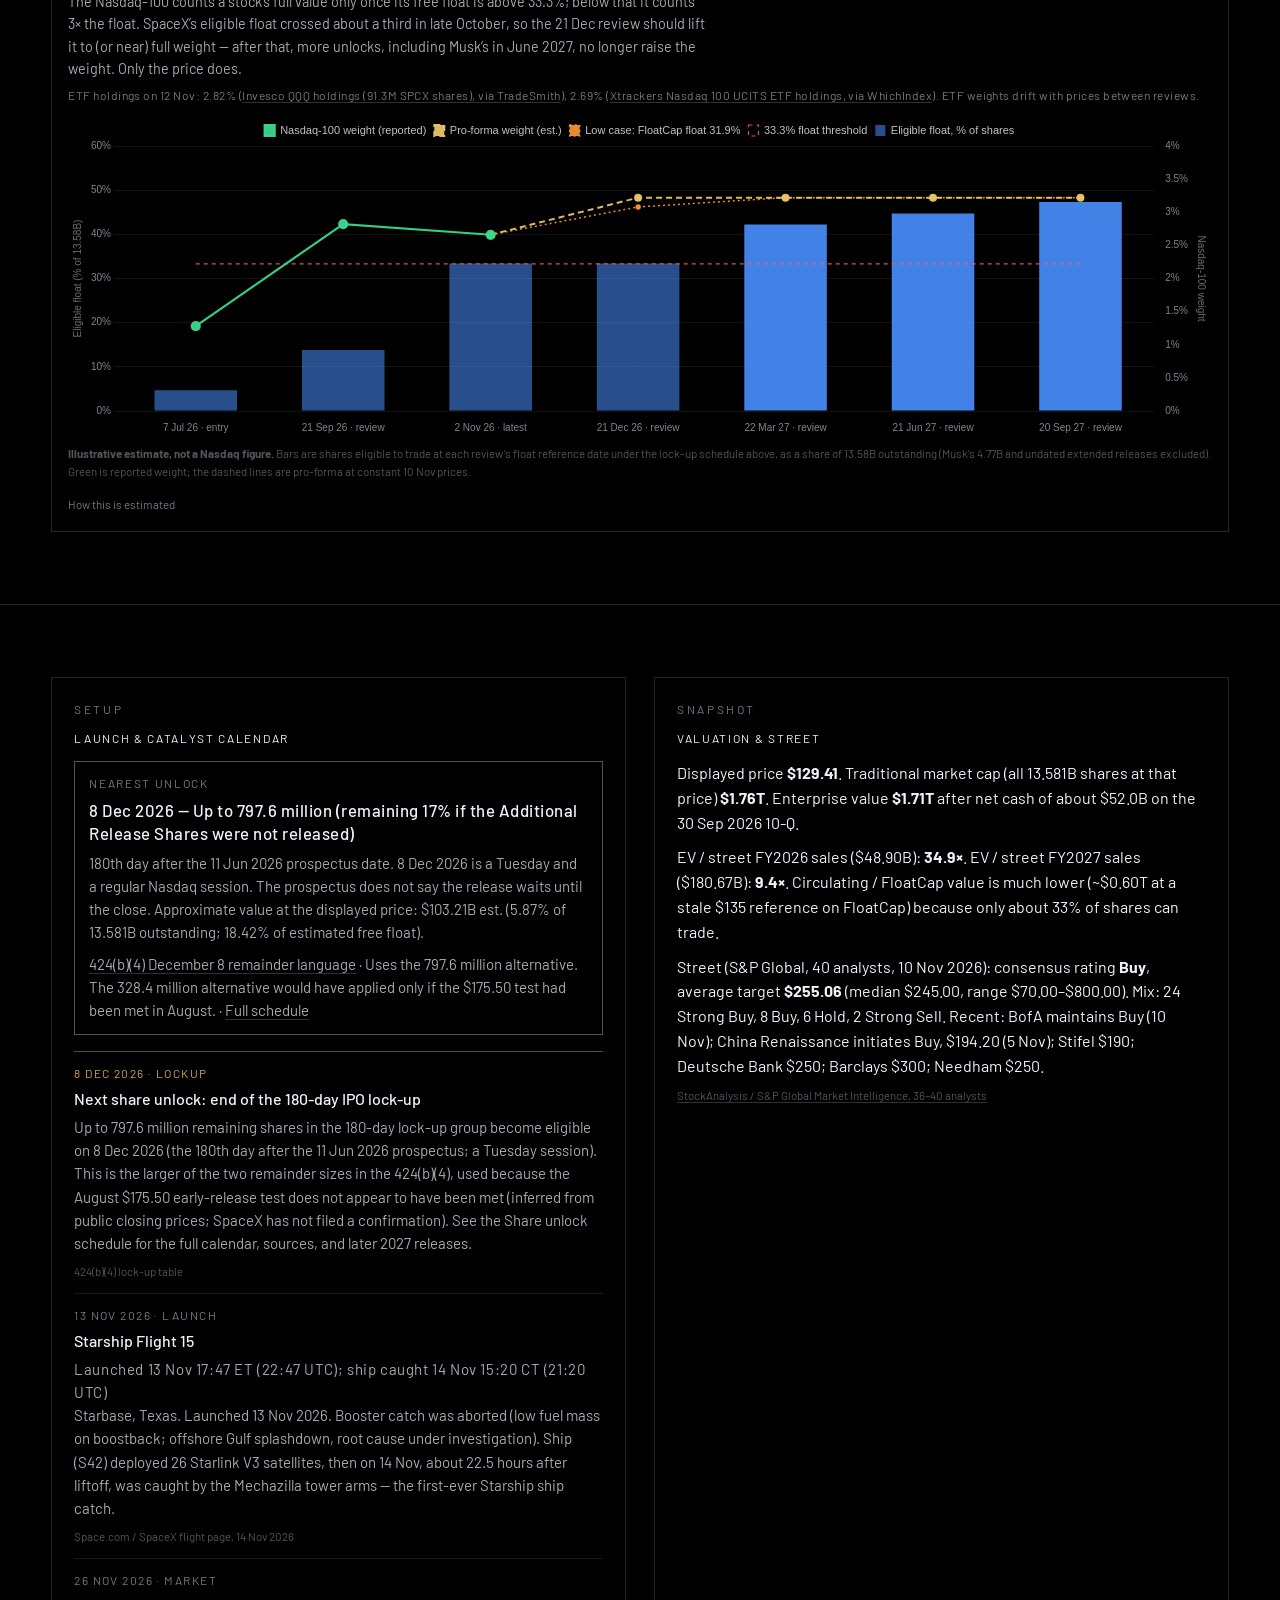
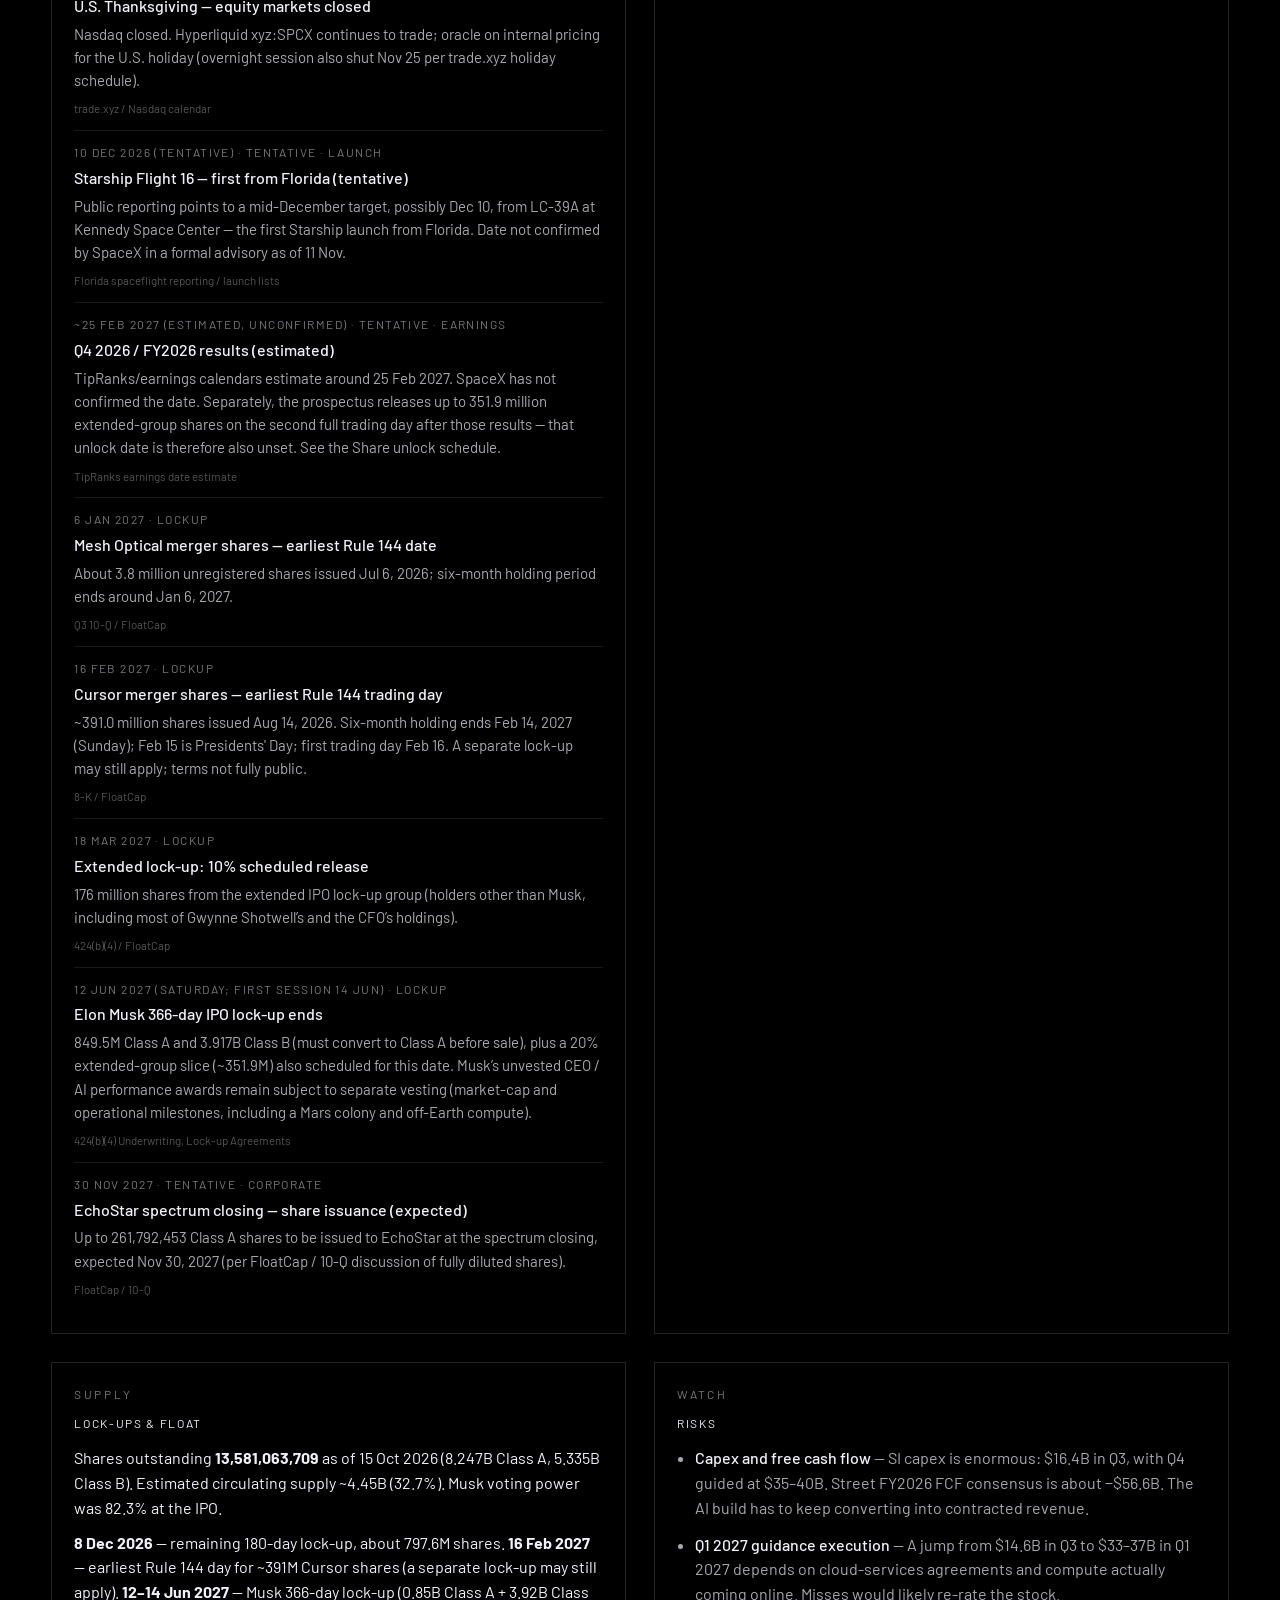
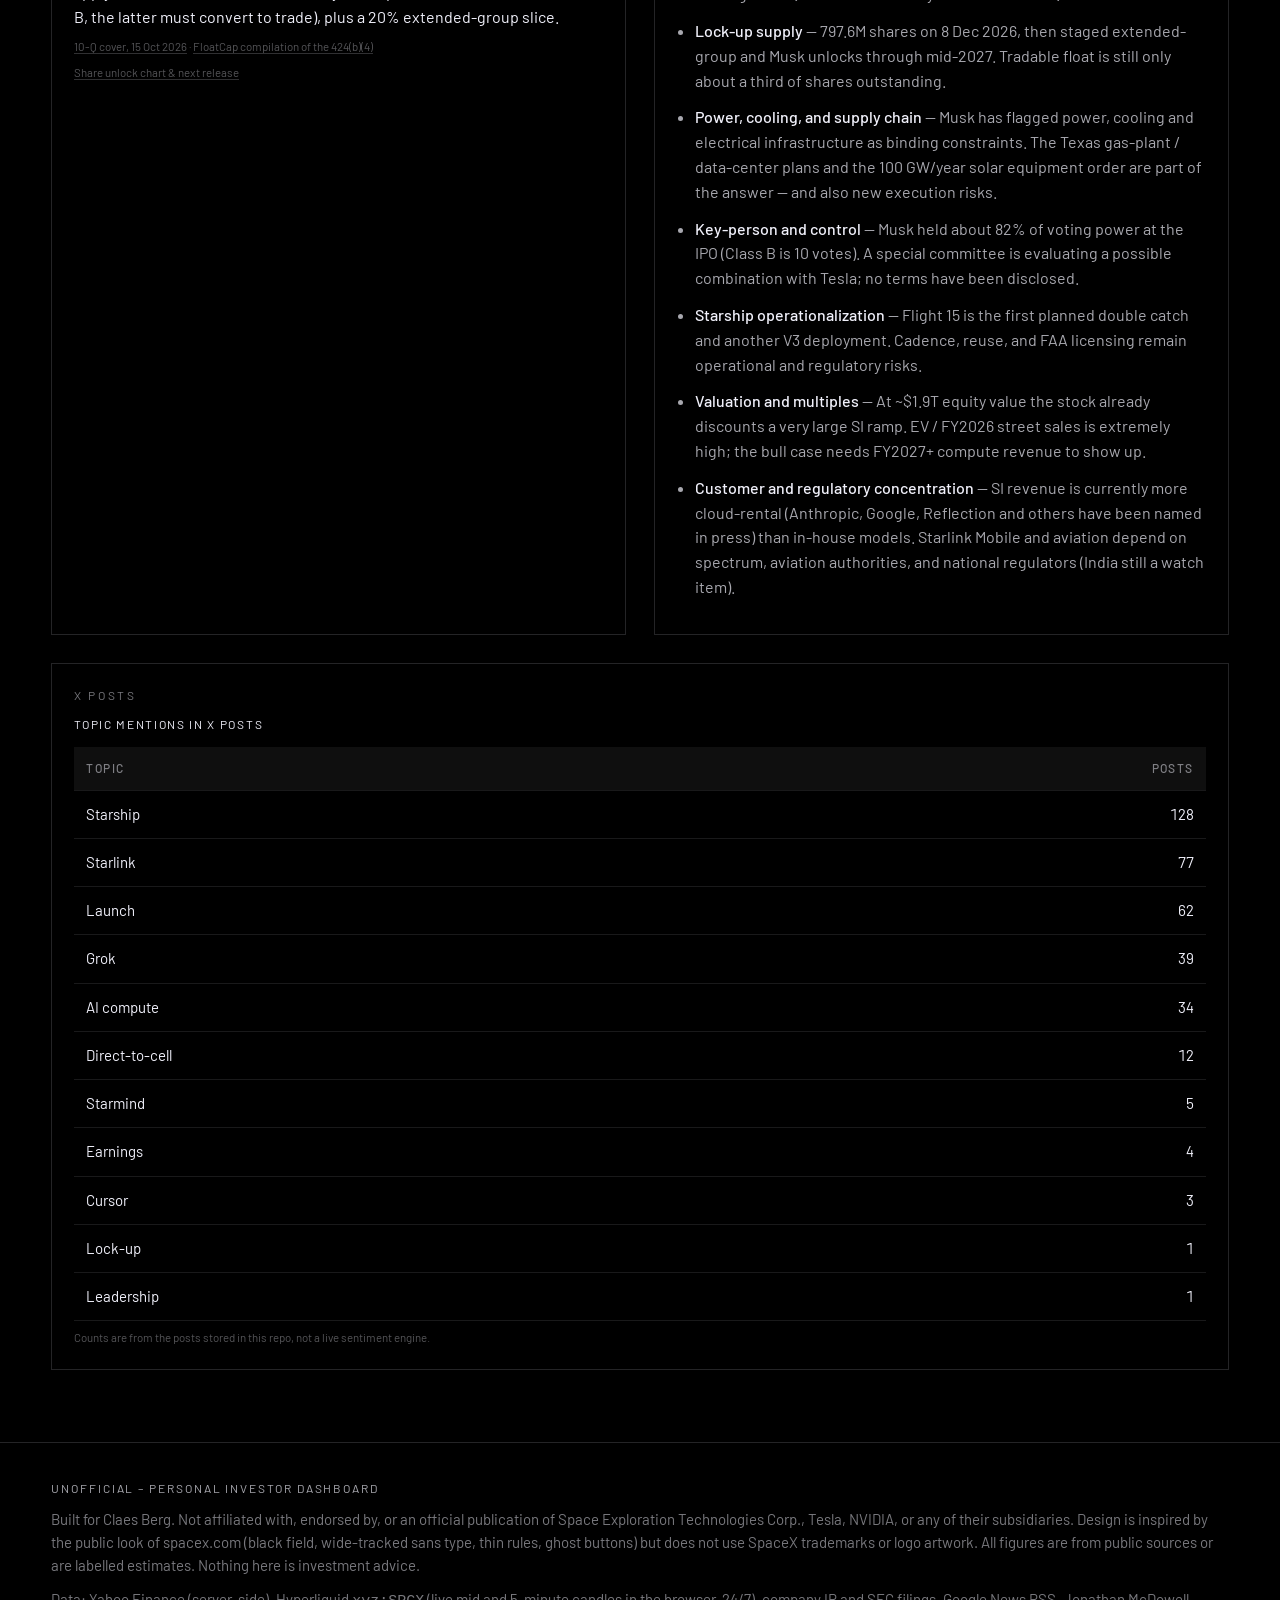
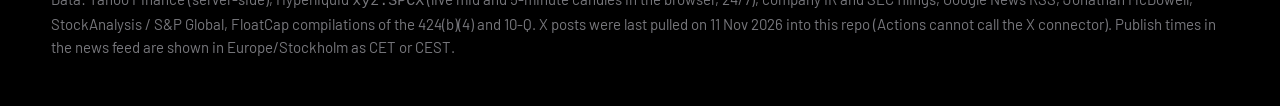
==== commit bf69552b: "Add GOOGL, AMZN, TSM and META to the watchlist and tighten the layout Symbols and Hyperliquid coins " ====
--- a/dashboard.html
+++ b/dashboard.html
@@ -5,7 +5,7 @@
   <meta name="viewport" content="width=device-width, initial-scale=1, viewport-fit=cover">
   <meta name="description" content="Unofficial personal investor dashboard for SpaceX (Nasdaq: SPCX), built for Claes Berg. Not affiliated with Space Exploration Technologies Corp.">
   <title>SPCX · Investor Dashboard · Claes Berg</title>
-  <link rel="stylesheet" href="css/style.css?v=dfe19cb-20261120172634">
+  <link rel="stylesheet" href="css/style.css?v=4d89ea0-20261122122034">
   <meta name="theme-color" content="#000000">
   <meta name="robots" content="noindex,nofollow">
   <link rel="canonical" href="https://claesberg-sketch.github.io/investor-dashboard/dashboard.html">
@@ -201,13 +201,13 @@
     </div>
   </footer>
 
-  <script src="js/vendor/chart.umd.min.js?v=dfe19cb-20261120172634"></script>
-  <script src="js/price.js?v=dfe19cb-20261120172634"></script>
-  <script src="js/charts.js?v=dfe19cb-20261120172634"></script>
-  <script src="js/unlocks.js?v=dfe19cb-20261120172634"></script>
-  <script src="js/launches.js?v=dfe19cb-20261120172634"></script>
-  <script src="js/indexweight.js?v=dfe19cb-20261120172634"></script>
-  <script src="js/tesla.js?v=dfe19cb-20261120172634"></script>
-  <script src="js/app.js?v=dfe19cb-20261120172634"></script>
+  <script src="js/vendor/chart.umd.min.js?v=4d89ea0-20261122122034"></script>
+  <script src="js/price.js?v=4d89ea0-20261122122034"></script>
+  <script src="js/charts.js?v=4d89ea0-20261122122034"></script>
+  <script src="js/unlocks.js?v=4d89ea0-20261122122034"></script>
+  <script src="js/launches.js?v=4d89ea0-20261122122034"></script>
+  <script src="js/indexweight.js?v=4d89ea0-20261122122034"></script>
+  <script src="js/tesla.js?v=4d89ea0-20261122122034"></script>
+  <script src="js/app.js?v=4d89ea0-20261122122034"></script>
 </body>
 </html>
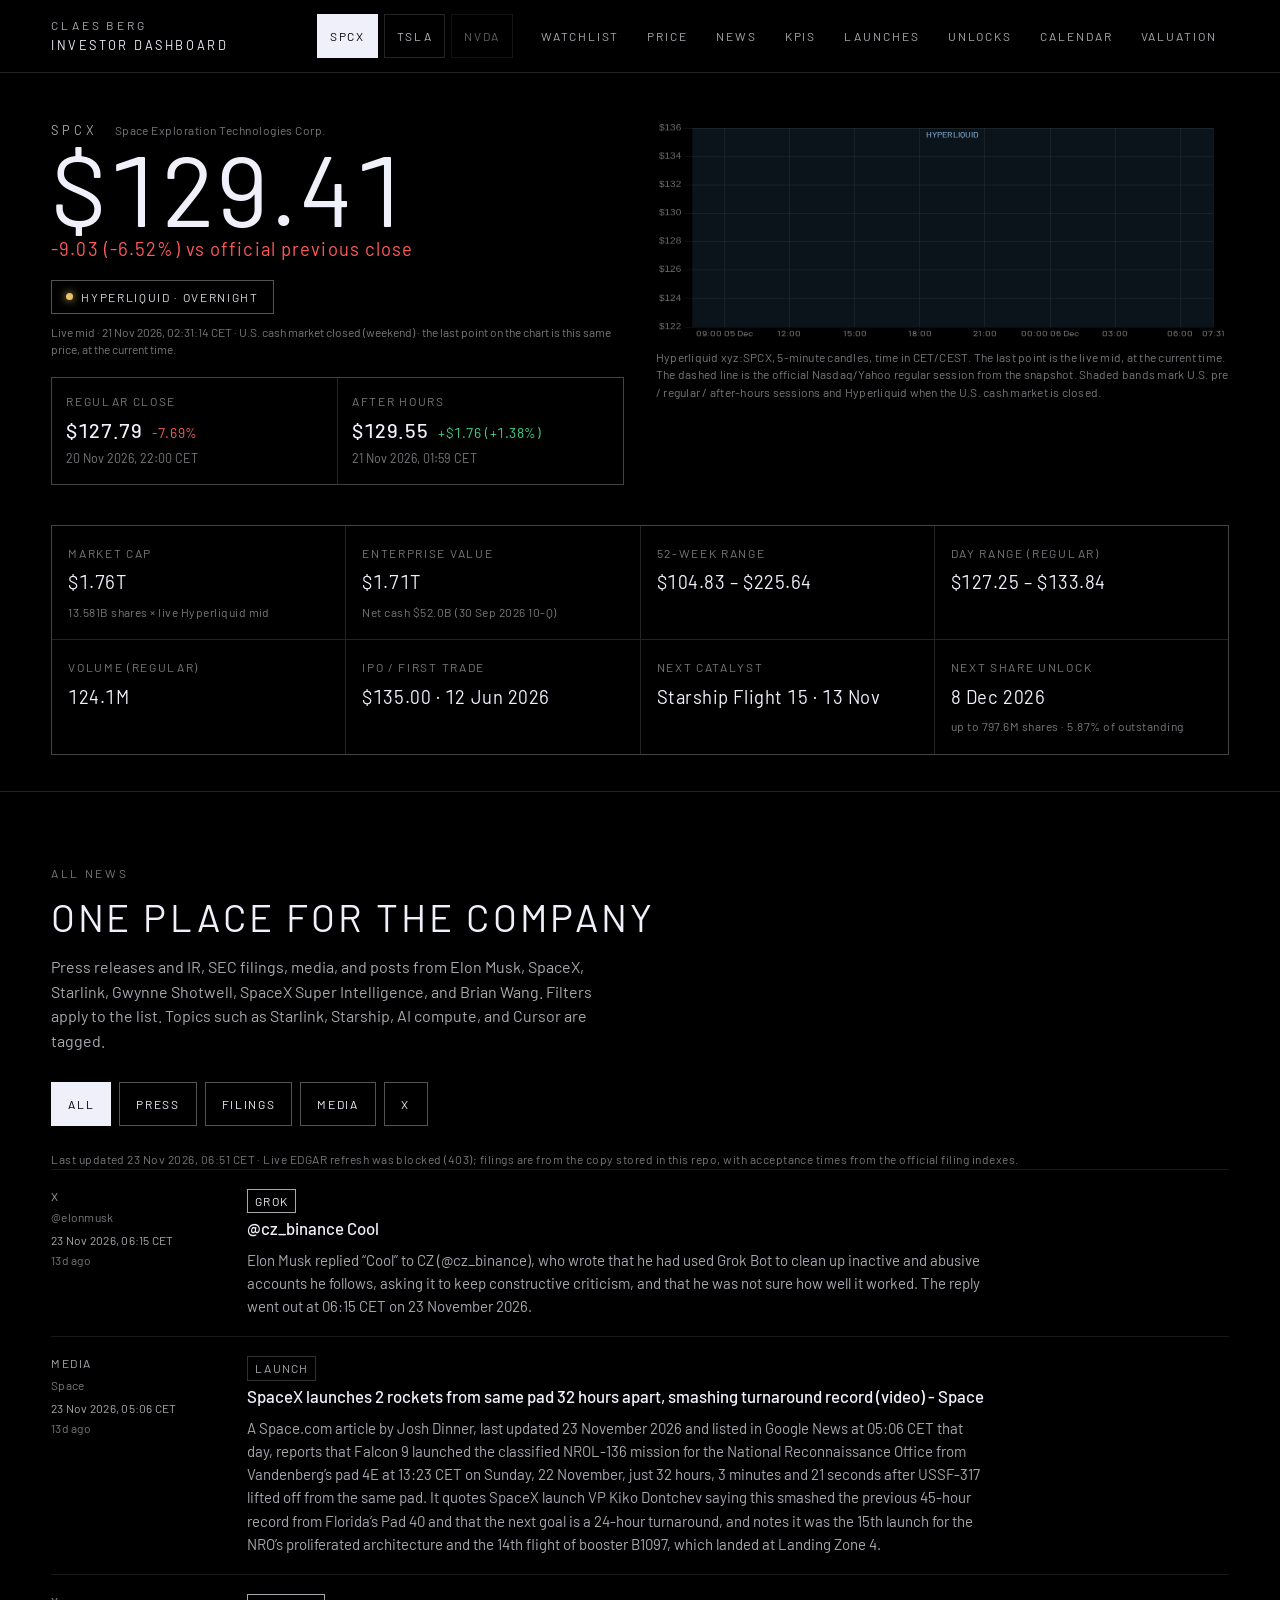
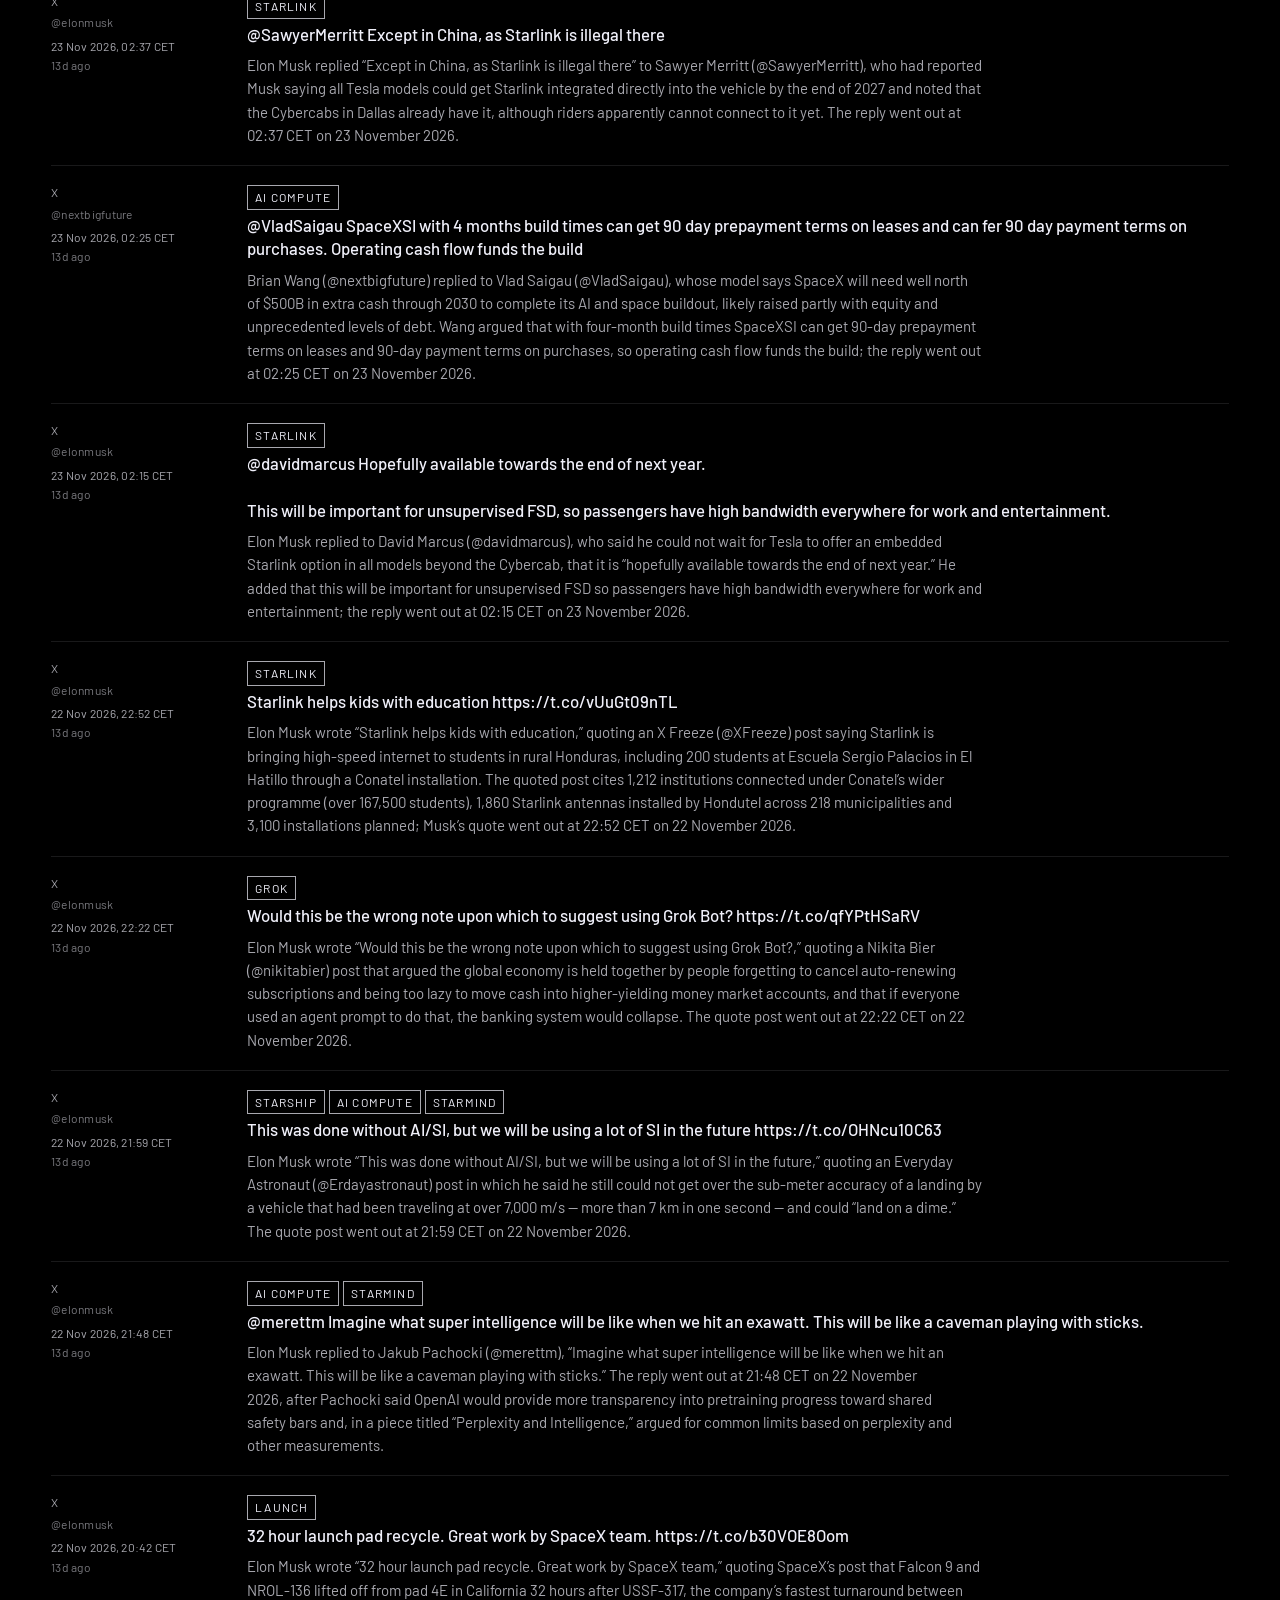
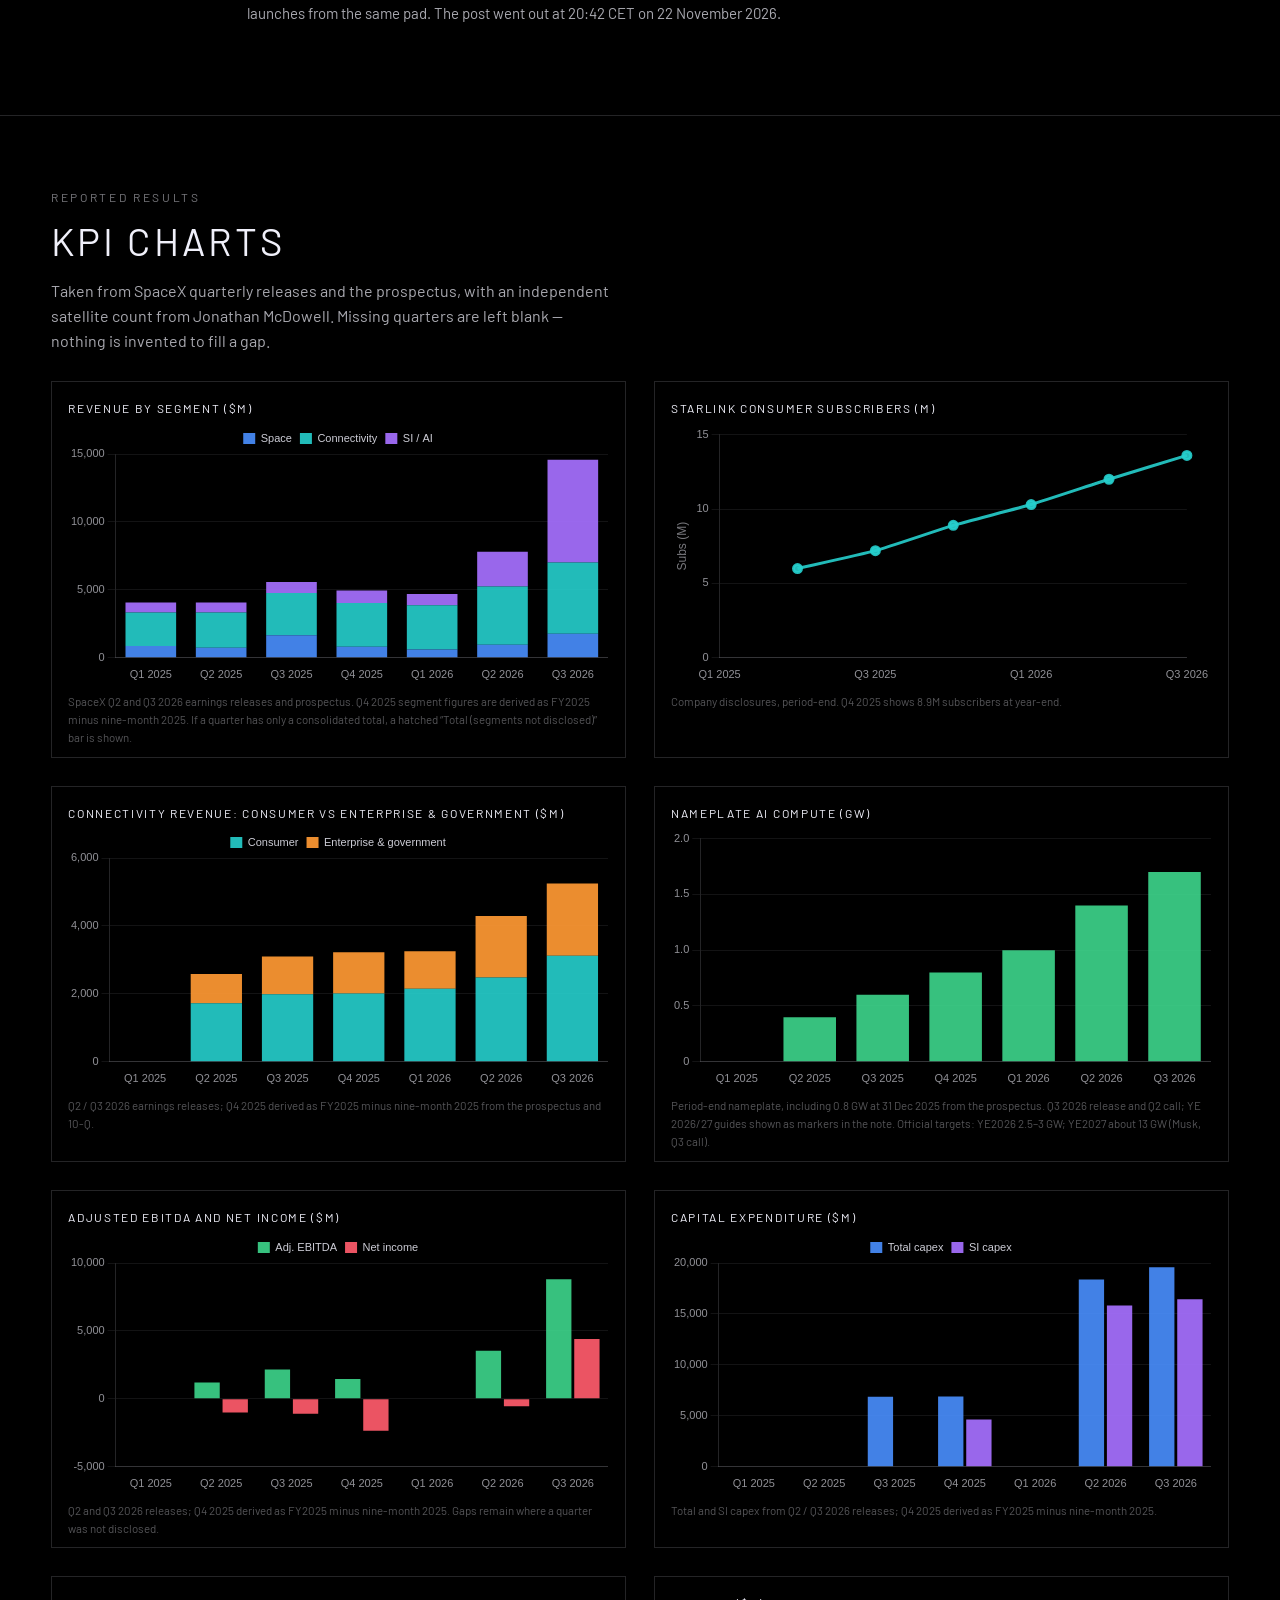
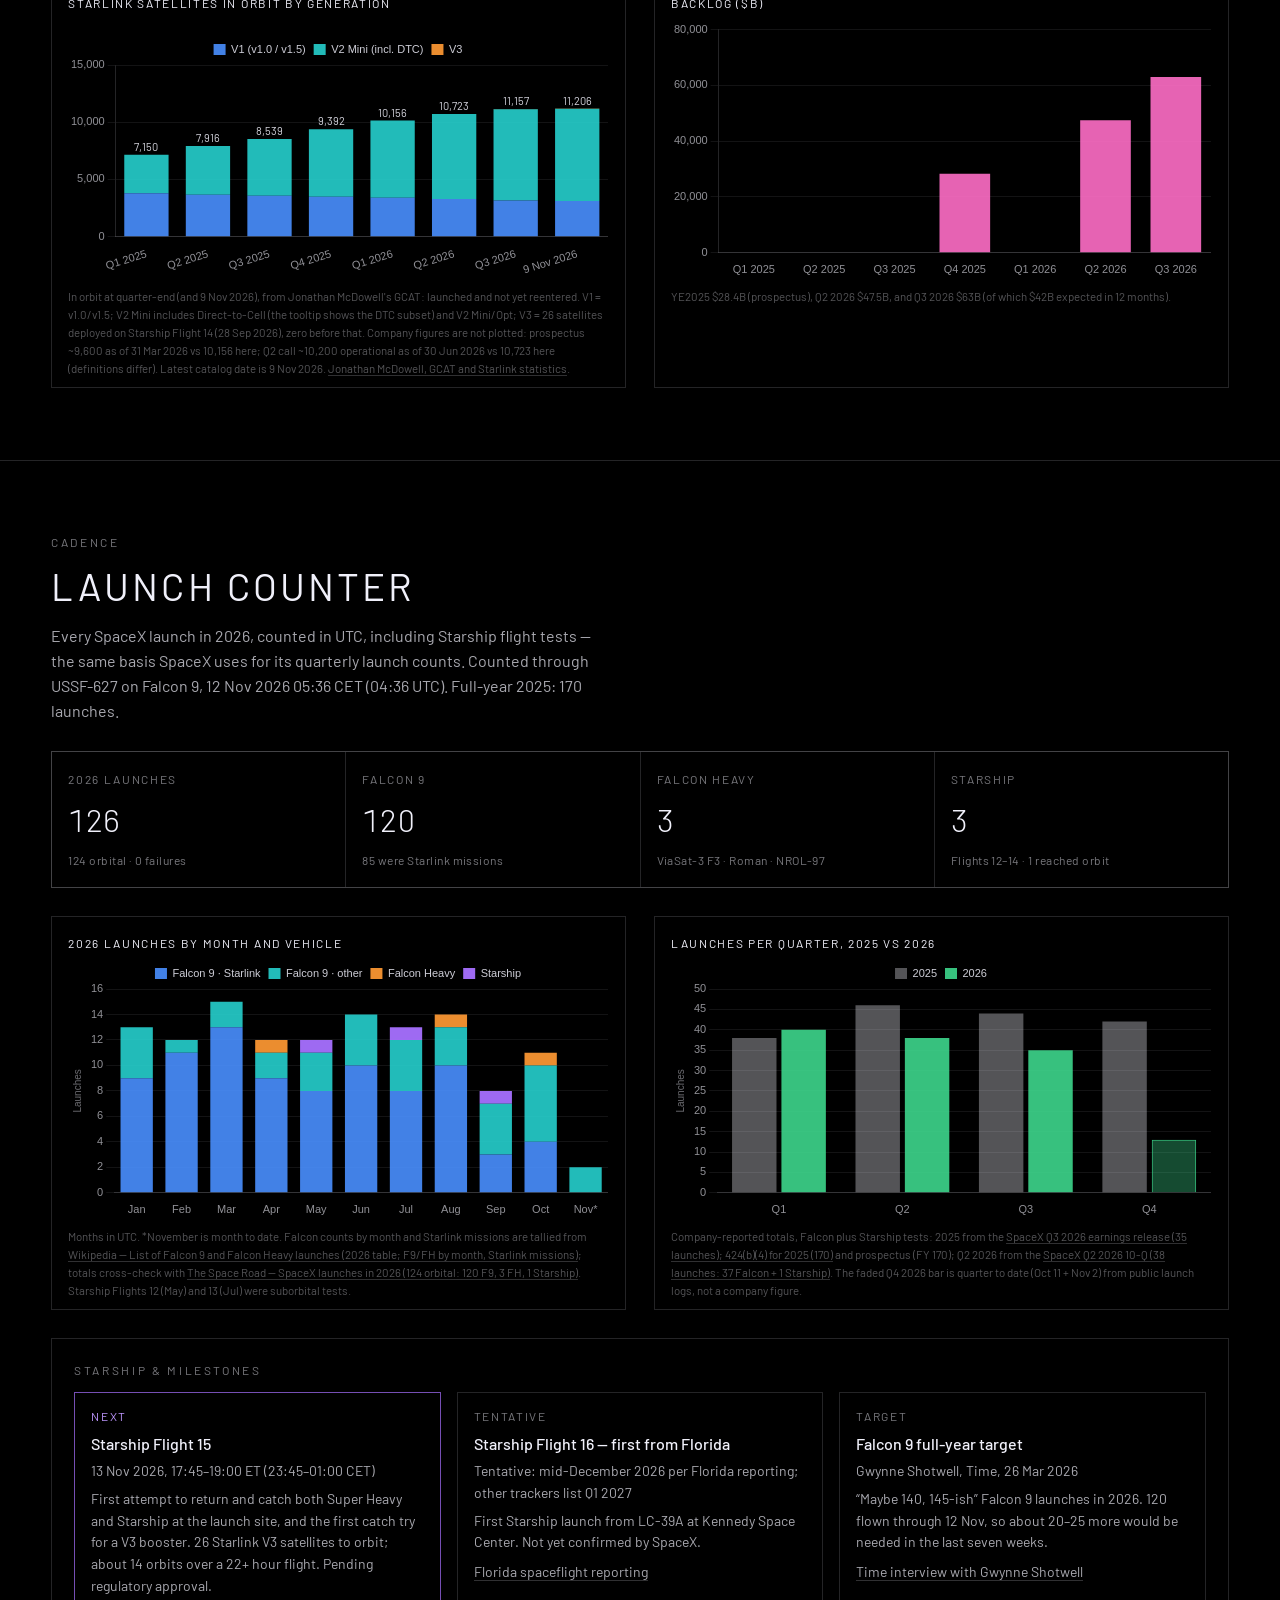
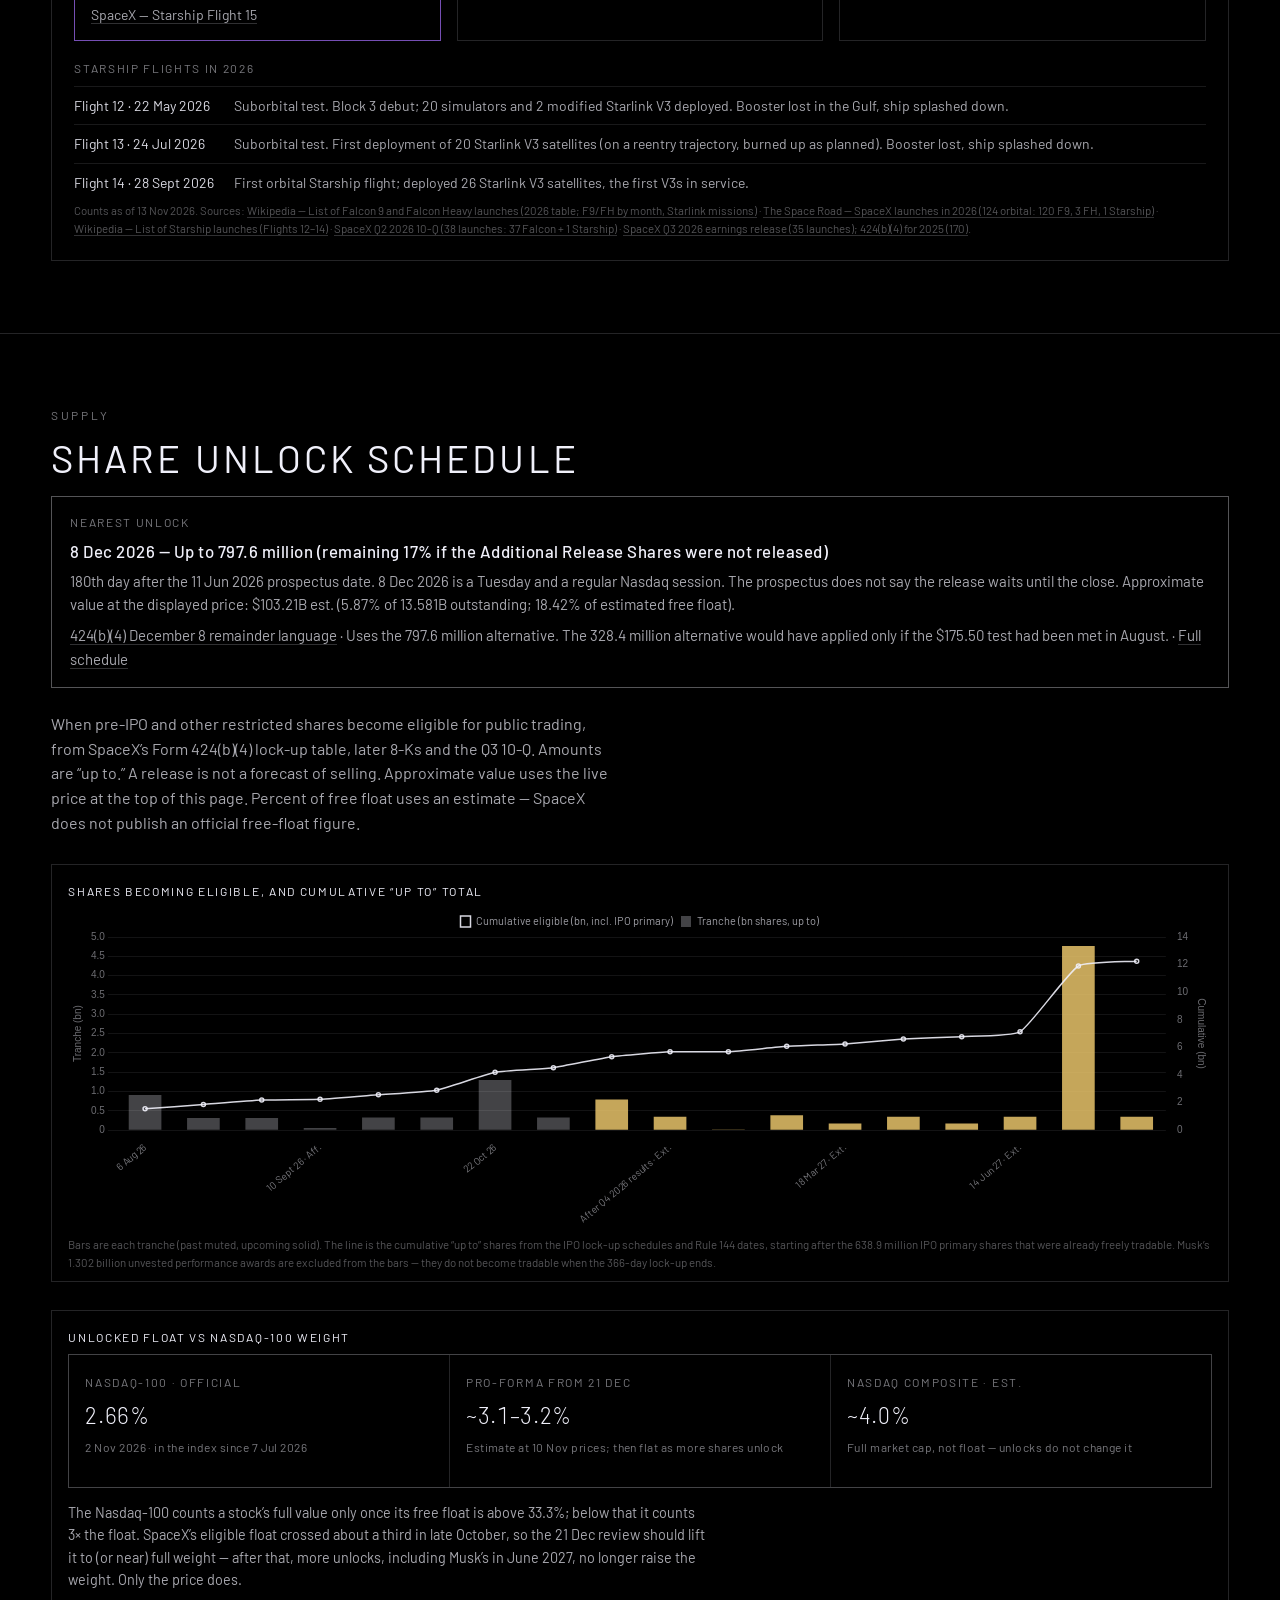
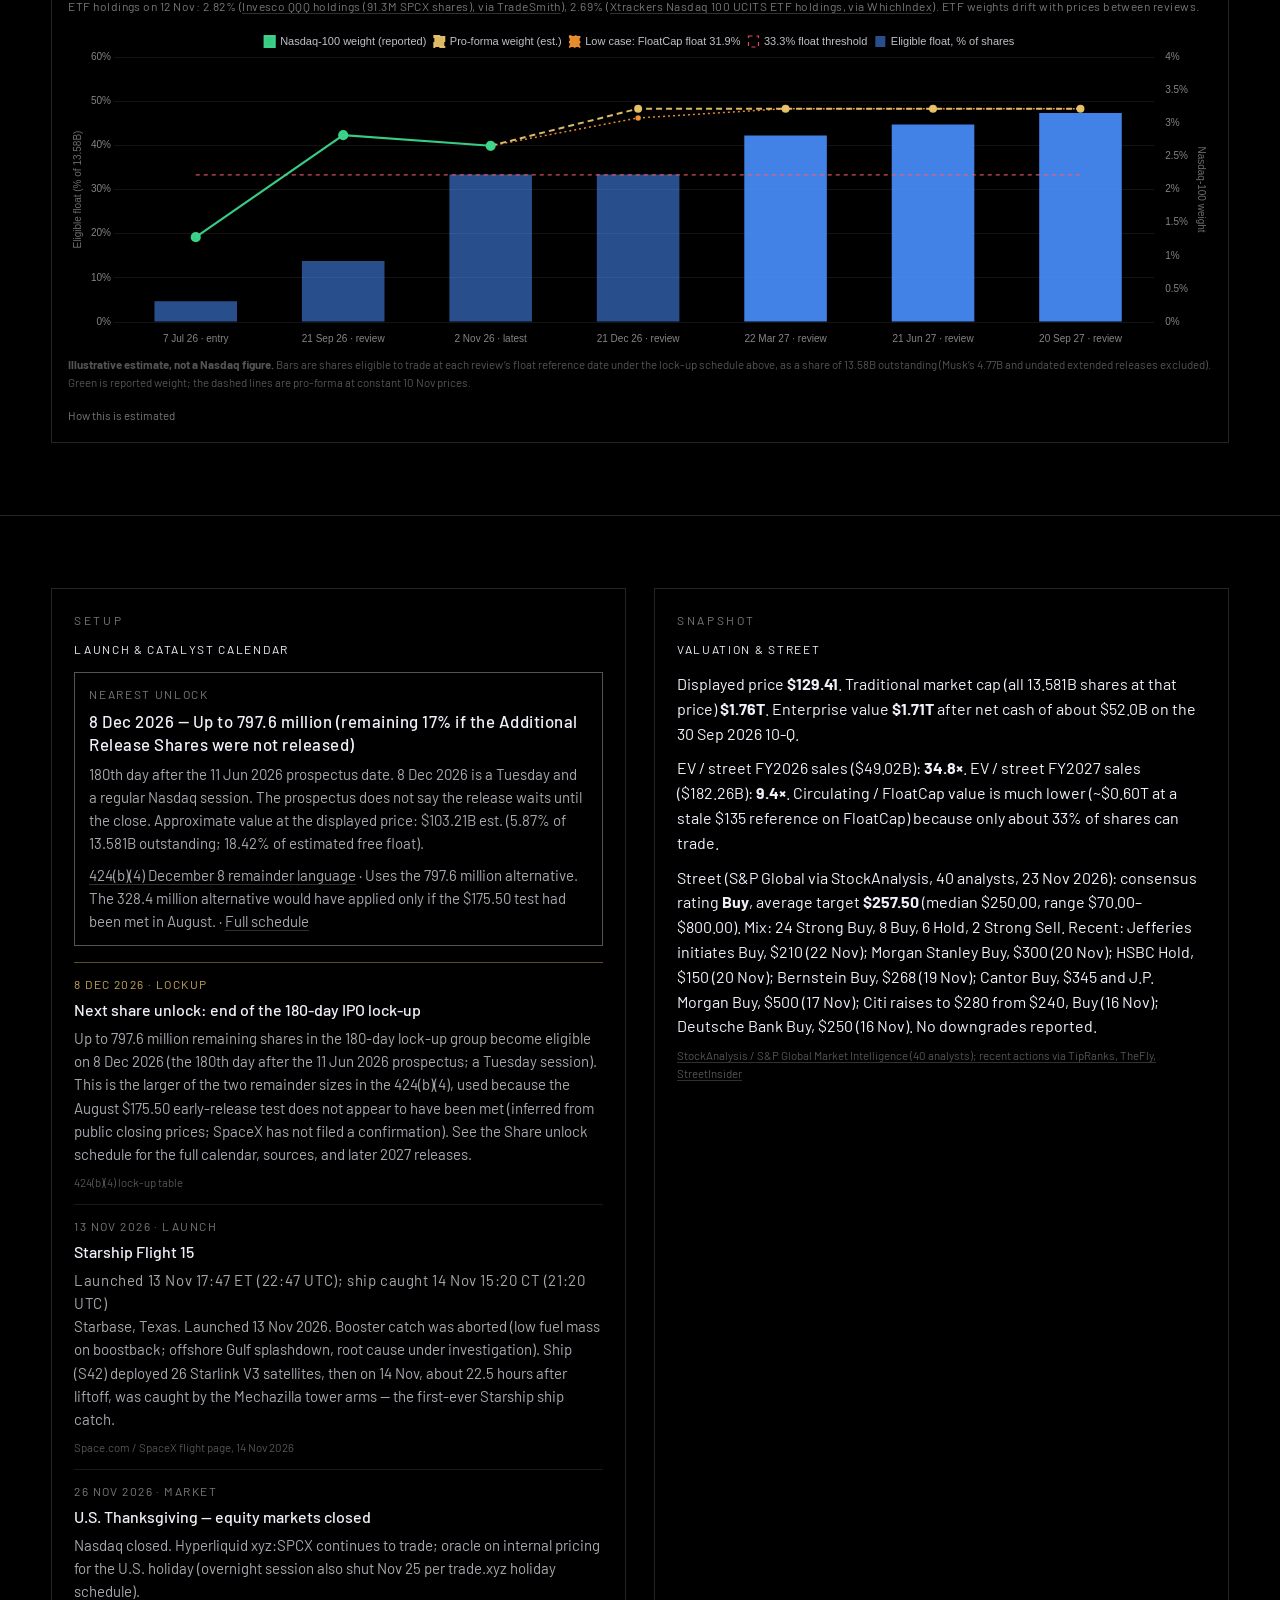
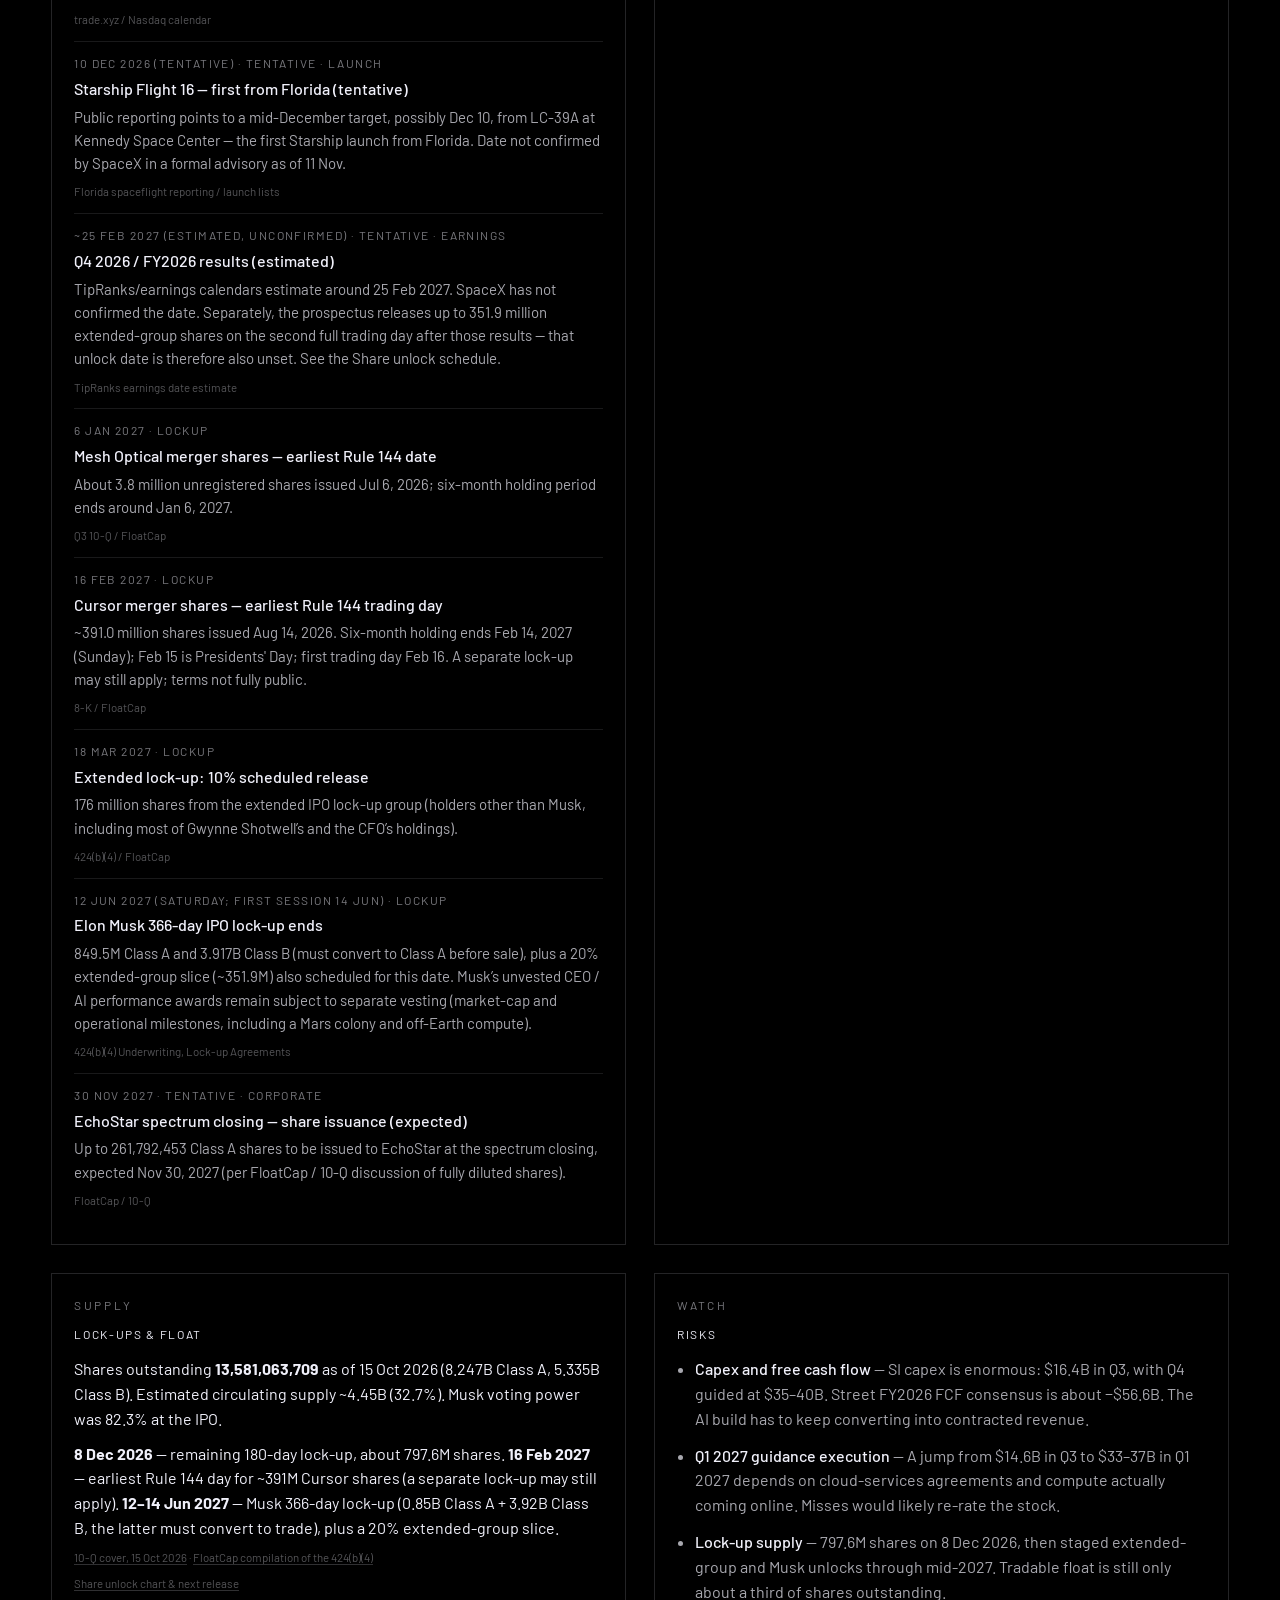
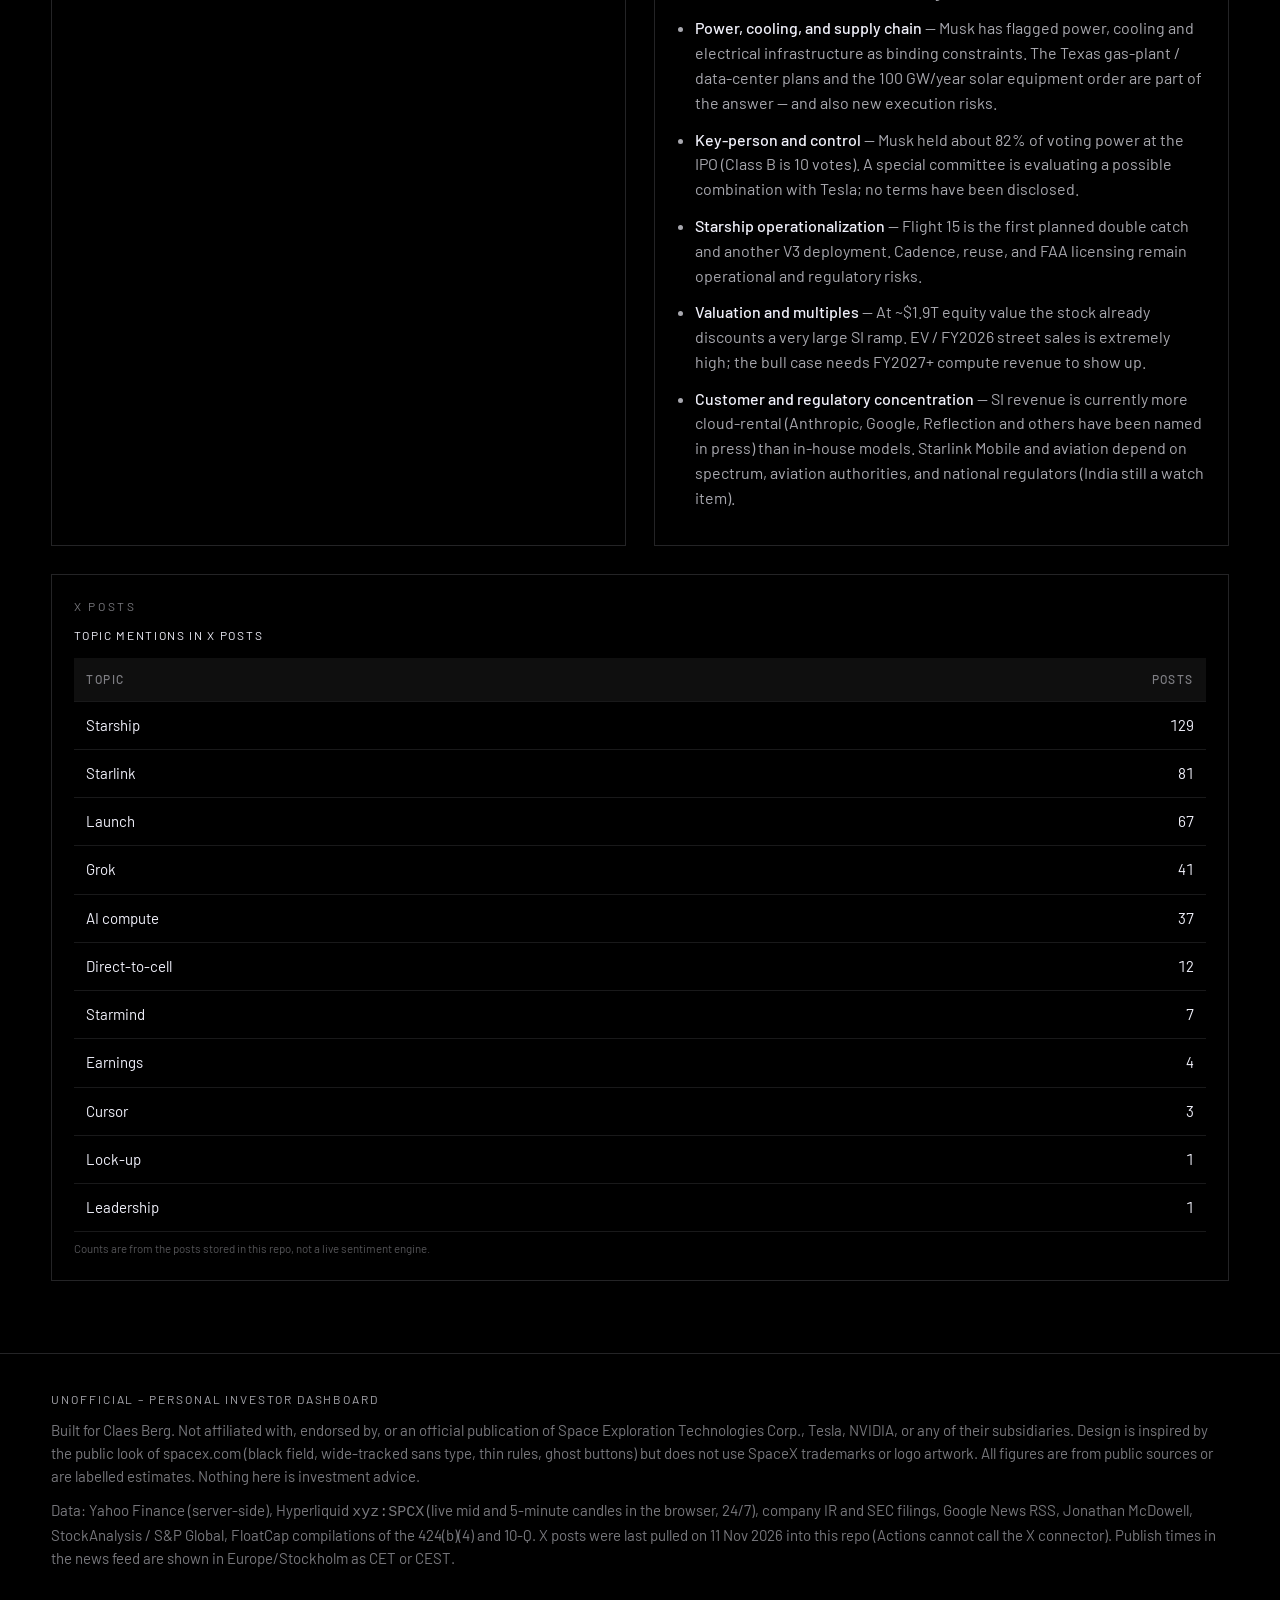
==== commit b33c5cf4: "Refresh SPCX analyst targets and street valuation (23 Nov)" ====
--- a/dashboard.html
+++ b/dashboard.html
@@ -5,7 +5,7 @@
   <meta name="viewport" content="width=device-width, initial-scale=1, viewport-fit=cover">
   <meta name="description" content="Unofficial personal investor dashboard for SpaceX (Nasdaq: SPCX), built for Claes Berg. Not affiliated with Space Exploration Technologies Corp.">
   <title>SPCX · Investor Dashboard · Claes Berg</title>
-  <link rel="stylesheet" href="css/style.css?v=4d89ea0-20261122122034">
+  <link rel="stylesheet" href="css/style.css?v=ba2e04b-20261123064753">
   <meta name="theme-color" content="#000000">
   <meta name="robots" content="noindex,nofollow">
   <link rel="canonical" href="https://claesberg-sketch.github.io/investor-dashboard/dashboard.html">
@@ -201,13 +201,13 @@
     </div>
   </footer>
 
-  <script src="js/vendor/chart.umd.min.js?v=4d89ea0-20261122122034"></script>
-  <script src="js/price.js?v=4d89ea0-20261122122034"></script>
-  <script src="js/charts.js?v=4d89ea0-20261122122034"></script>
-  <script src="js/unlocks.js?v=4d89ea0-20261122122034"></script>
-  <script src="js/launches.js?v=4d89ea0-20261122122034"></script>
-  <script src="js/indexweight.js?v=4d89ea0-20261122122034"></script>
-  <script src="js/tesla.js?v=4d89ea0-20261122122034"></script>
-  <script src="js/app.js?v=4d89ea0-20261122122034"></script>
+  <script src="js/vendor/chart.umd.min.js?v=ba2e04b-20261123064753"></script>
+  <script src="js/price.js?v=ba2e04b-20261123064753"></script>
+  <script src="js/charts.js?v=ba2e04b-20261123064753"></script>
+  <script src="js/unlocks.js?v=ba2e04b-20261123064753"></script>
+  <script src="js/launches.js?v=ba2e04b-20261123064753"></script>
+  <script src="js/indexweight.js?v=ba2e04b-20261123064753"></script>
+  <script src="js/tesla.js?v=ba2e04b-20261123064753"></script>
+  <script src="js/app.js?v=ba2e04b-20261123064753"></script>
 </body>
 </html>
